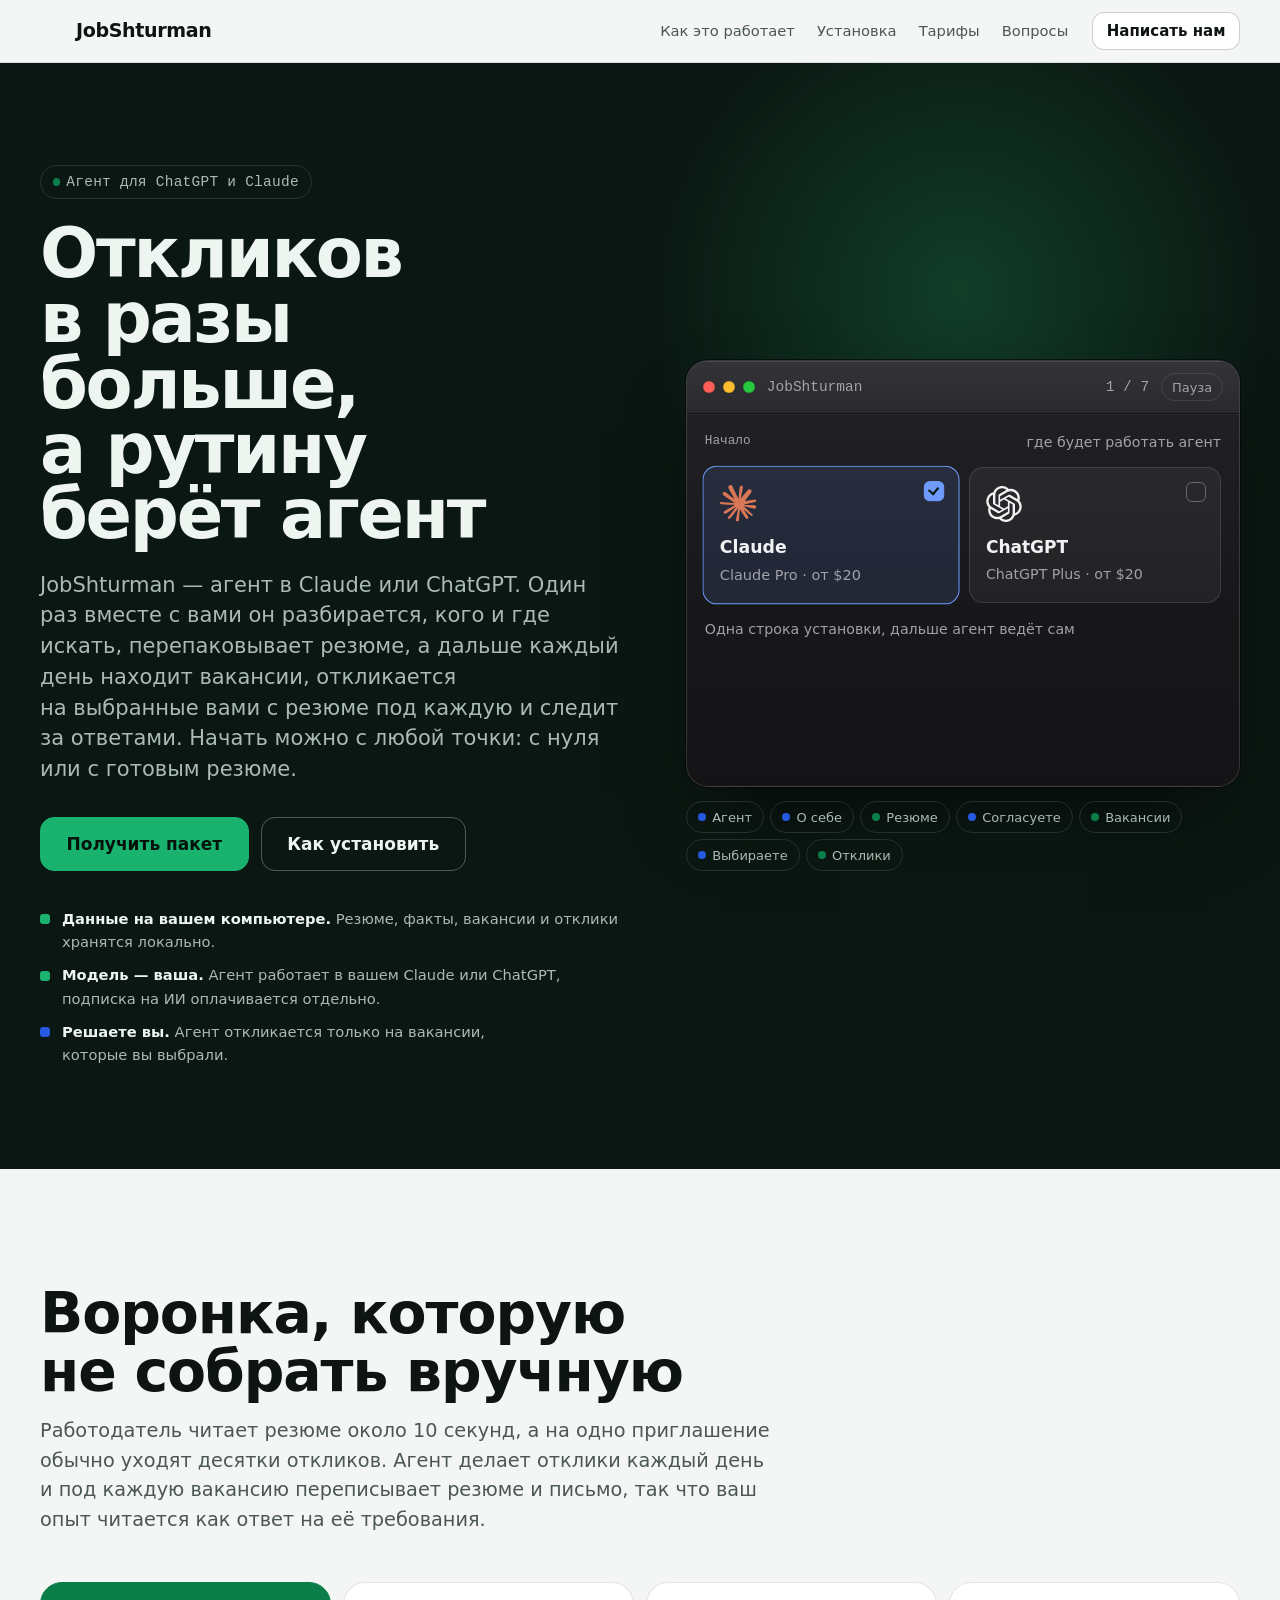
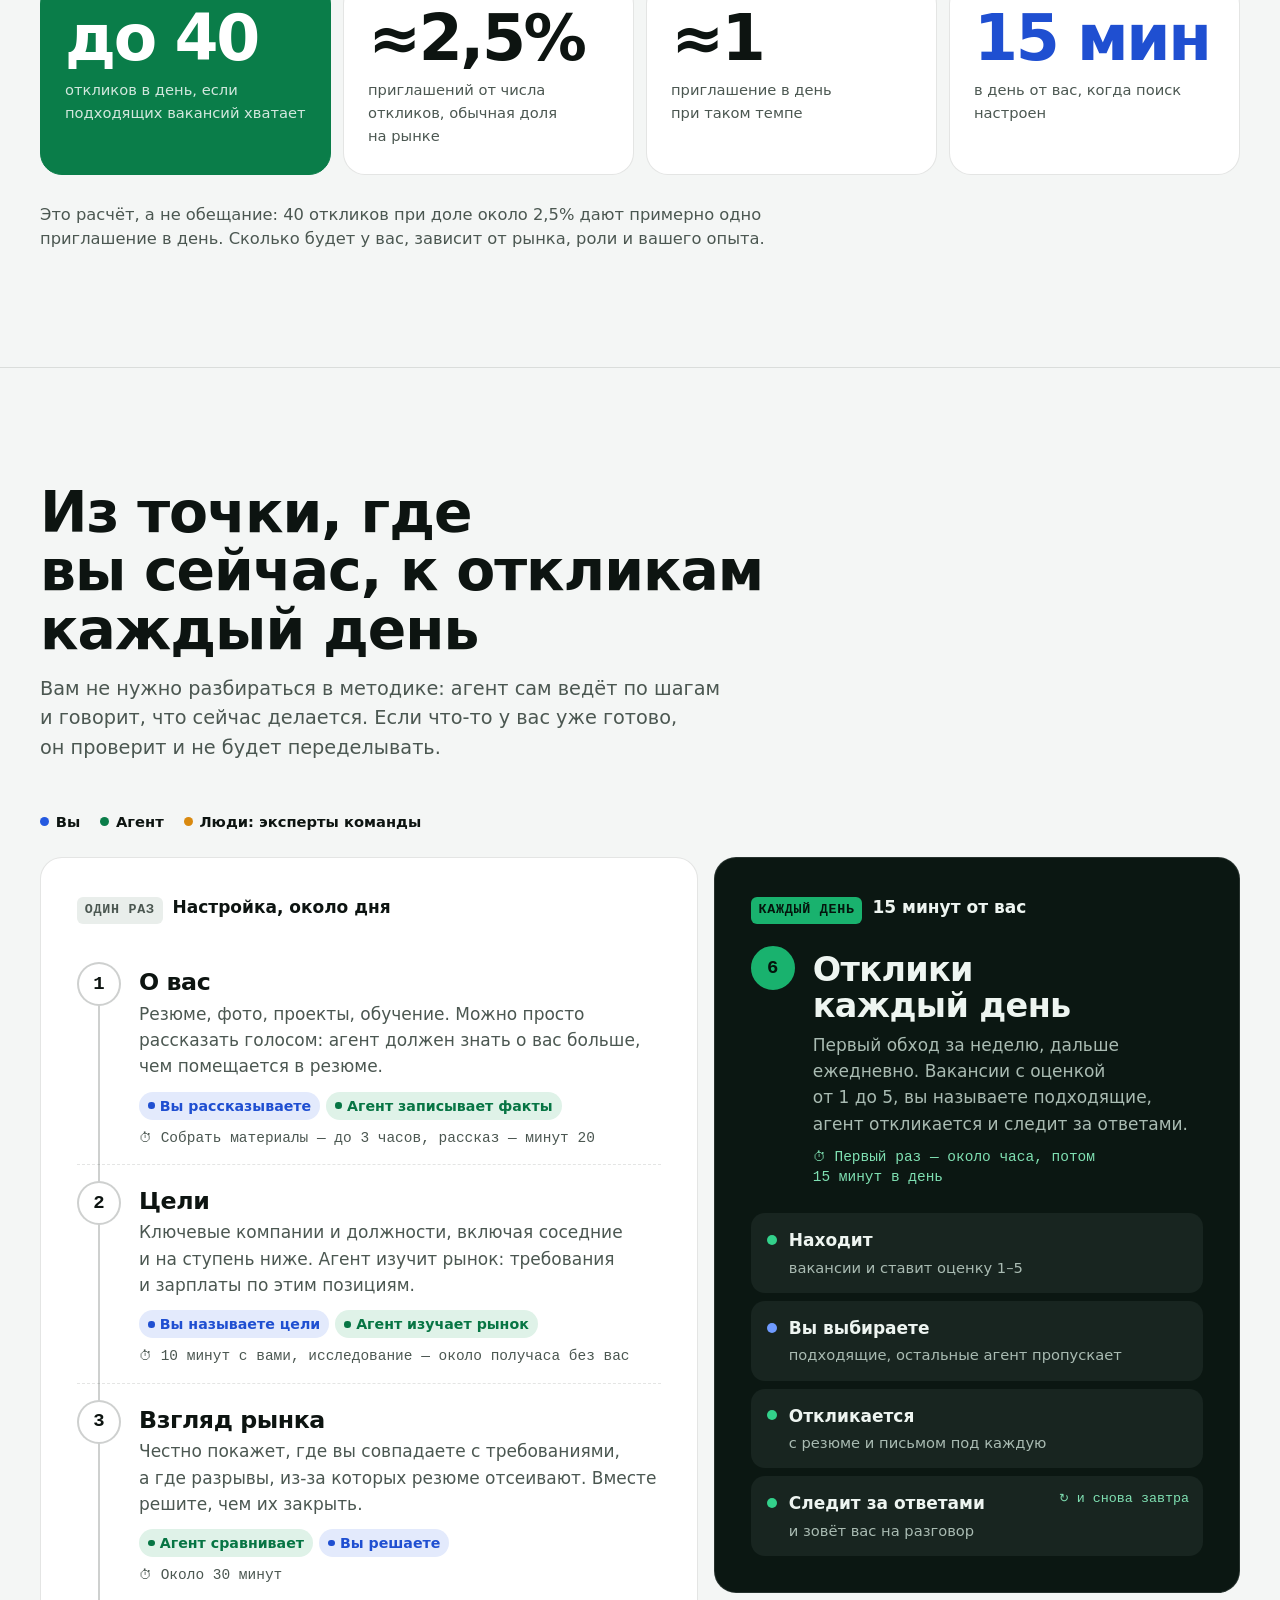
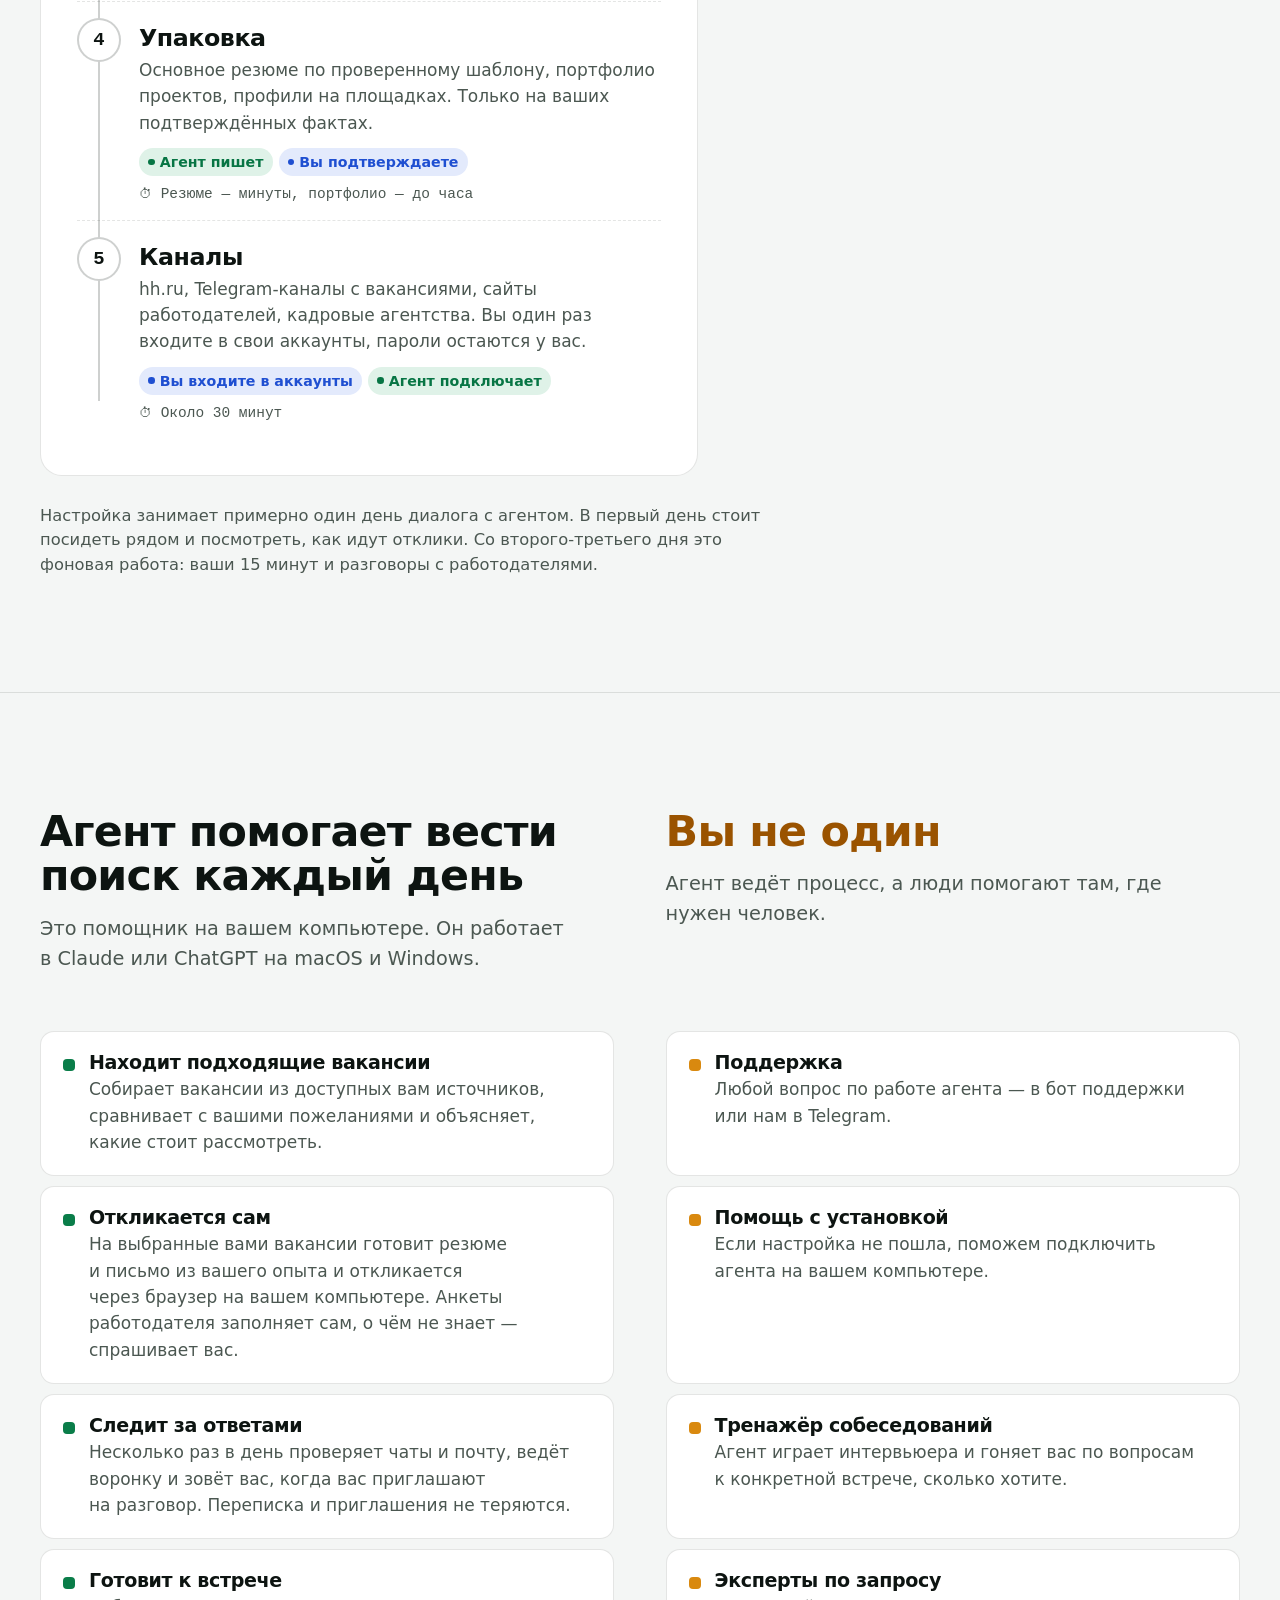
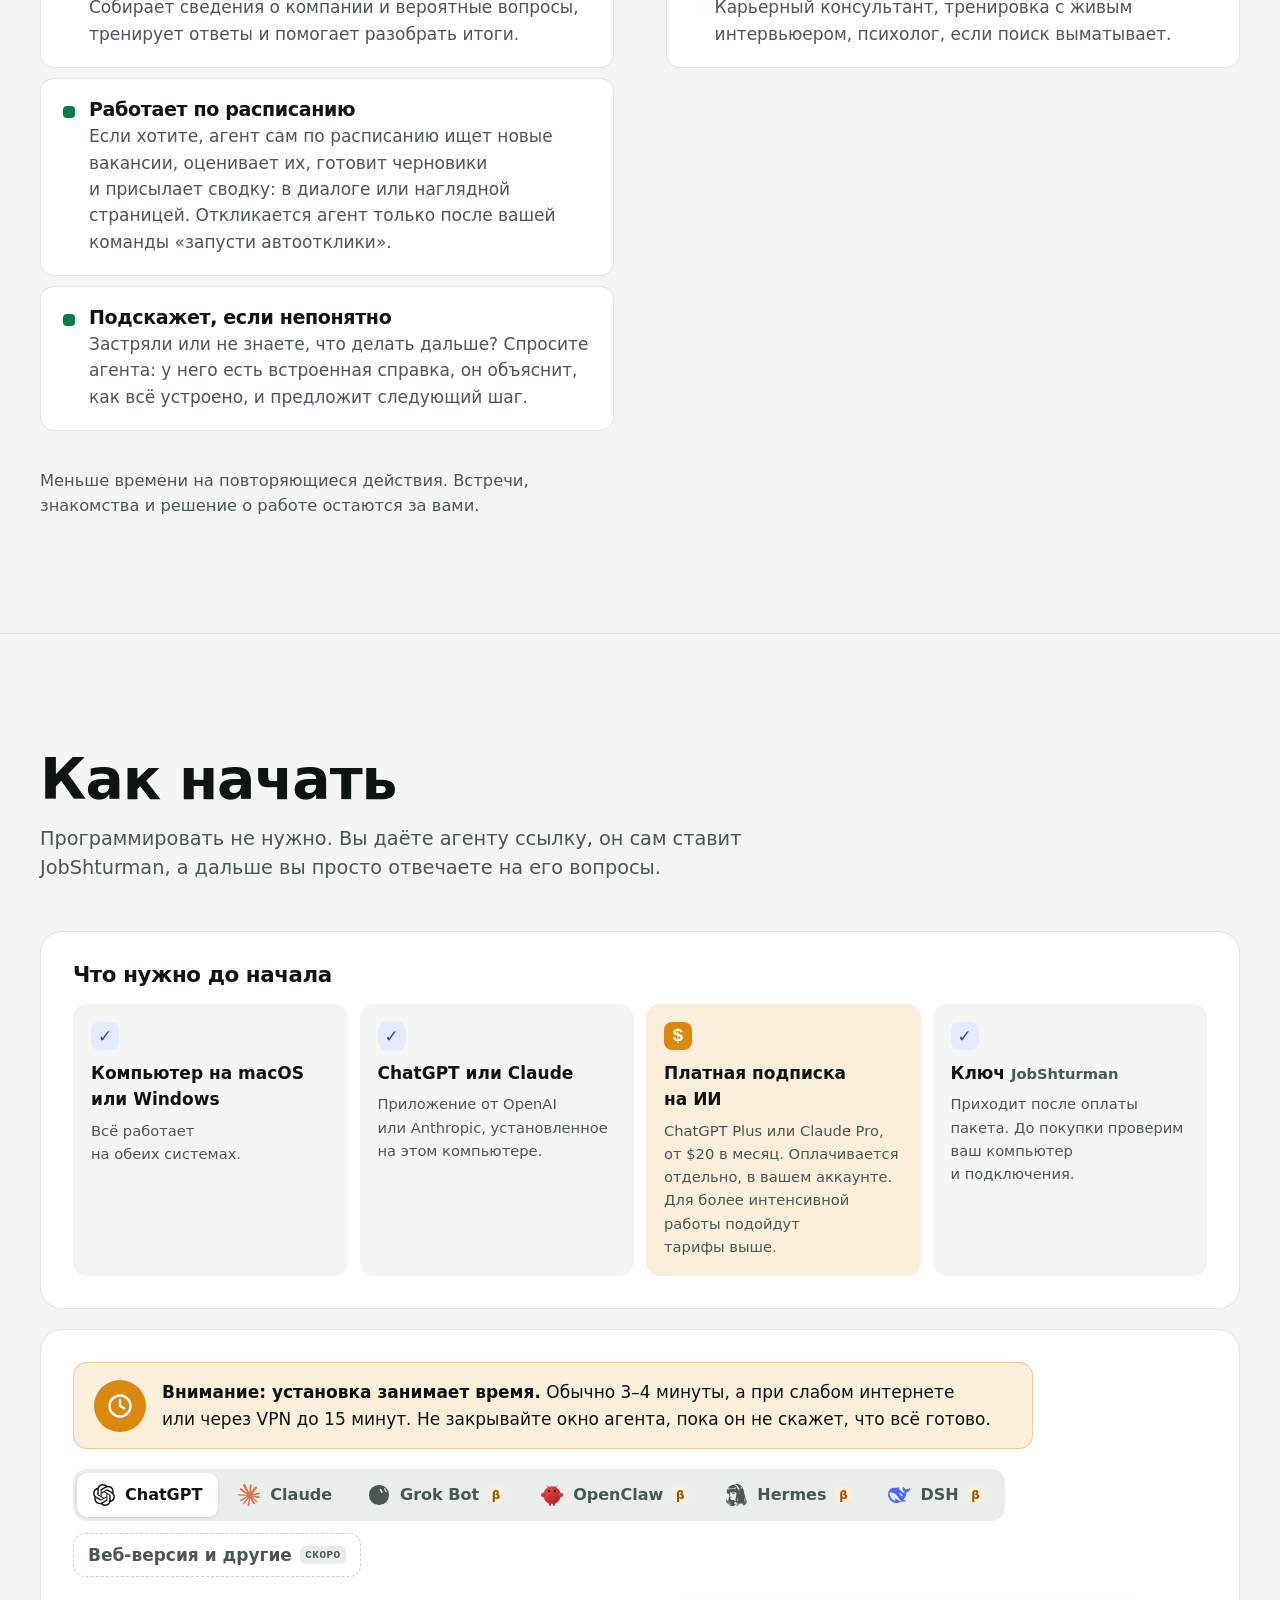
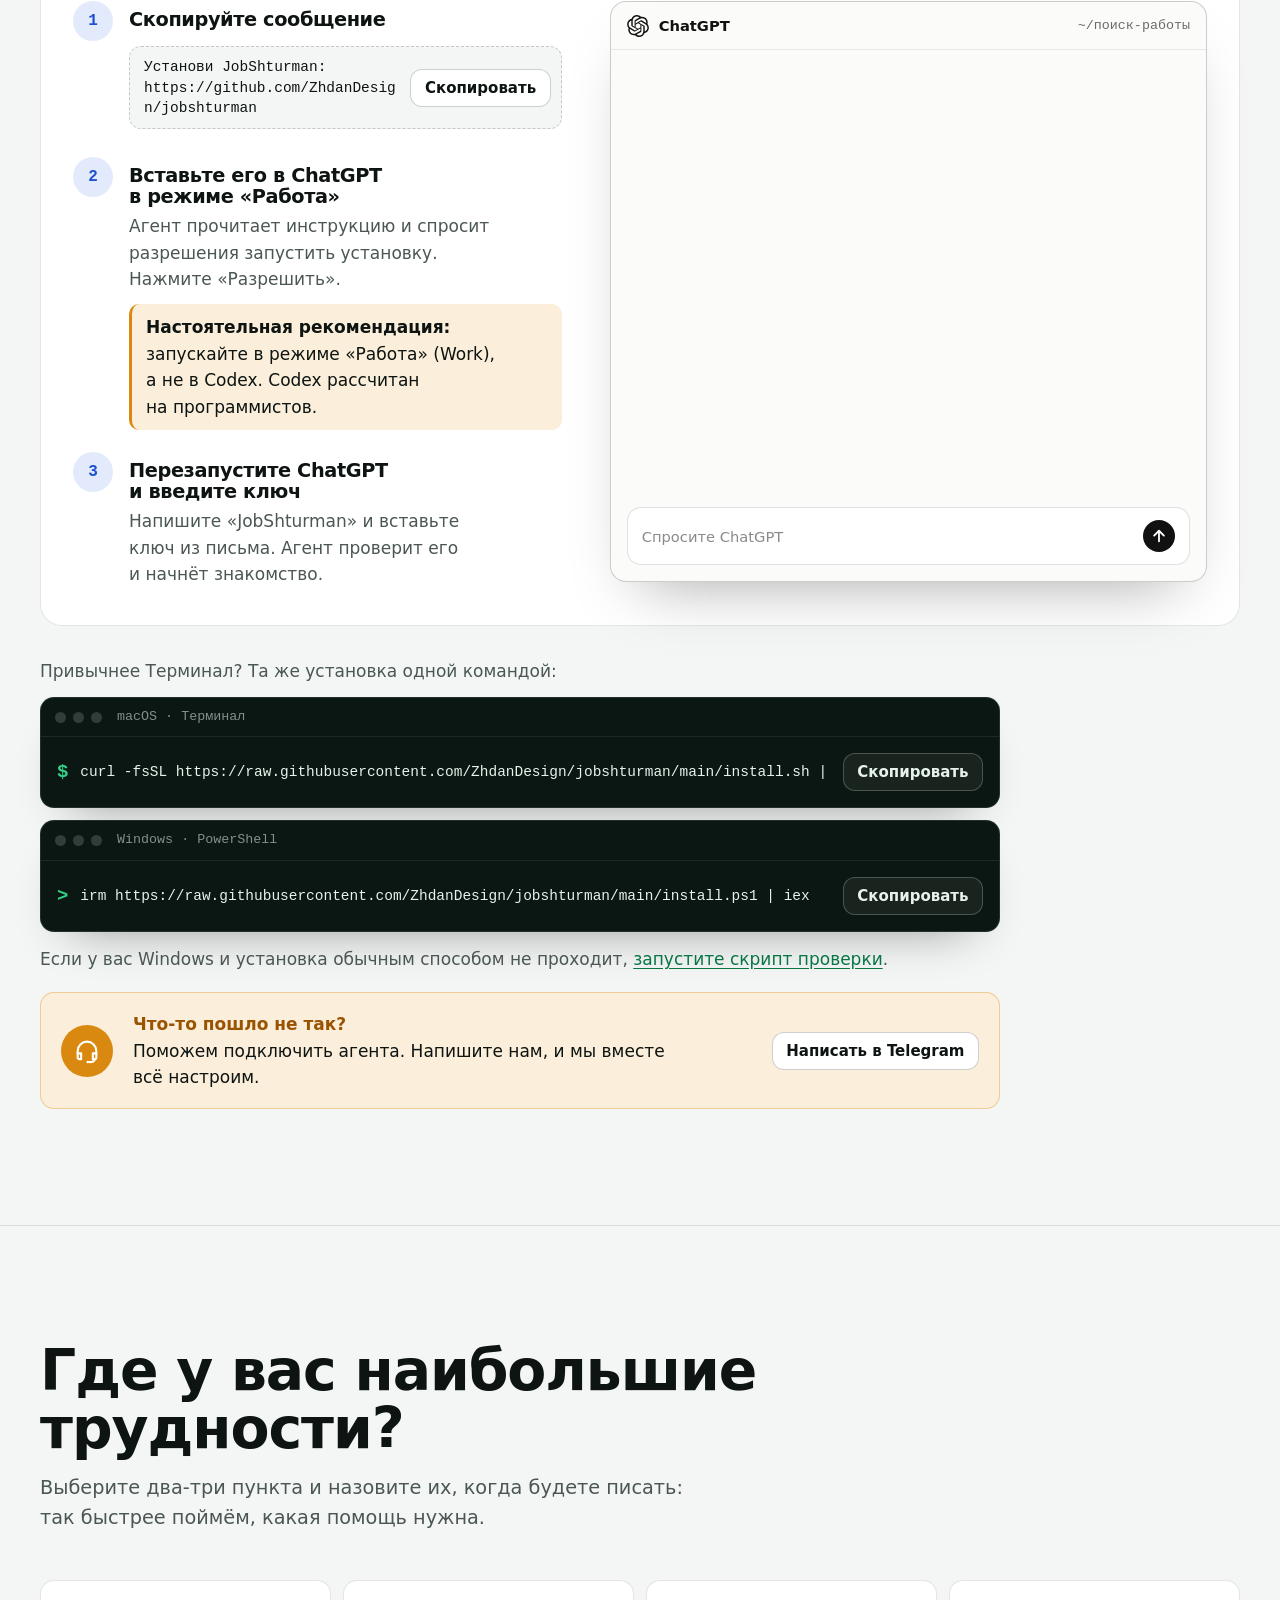
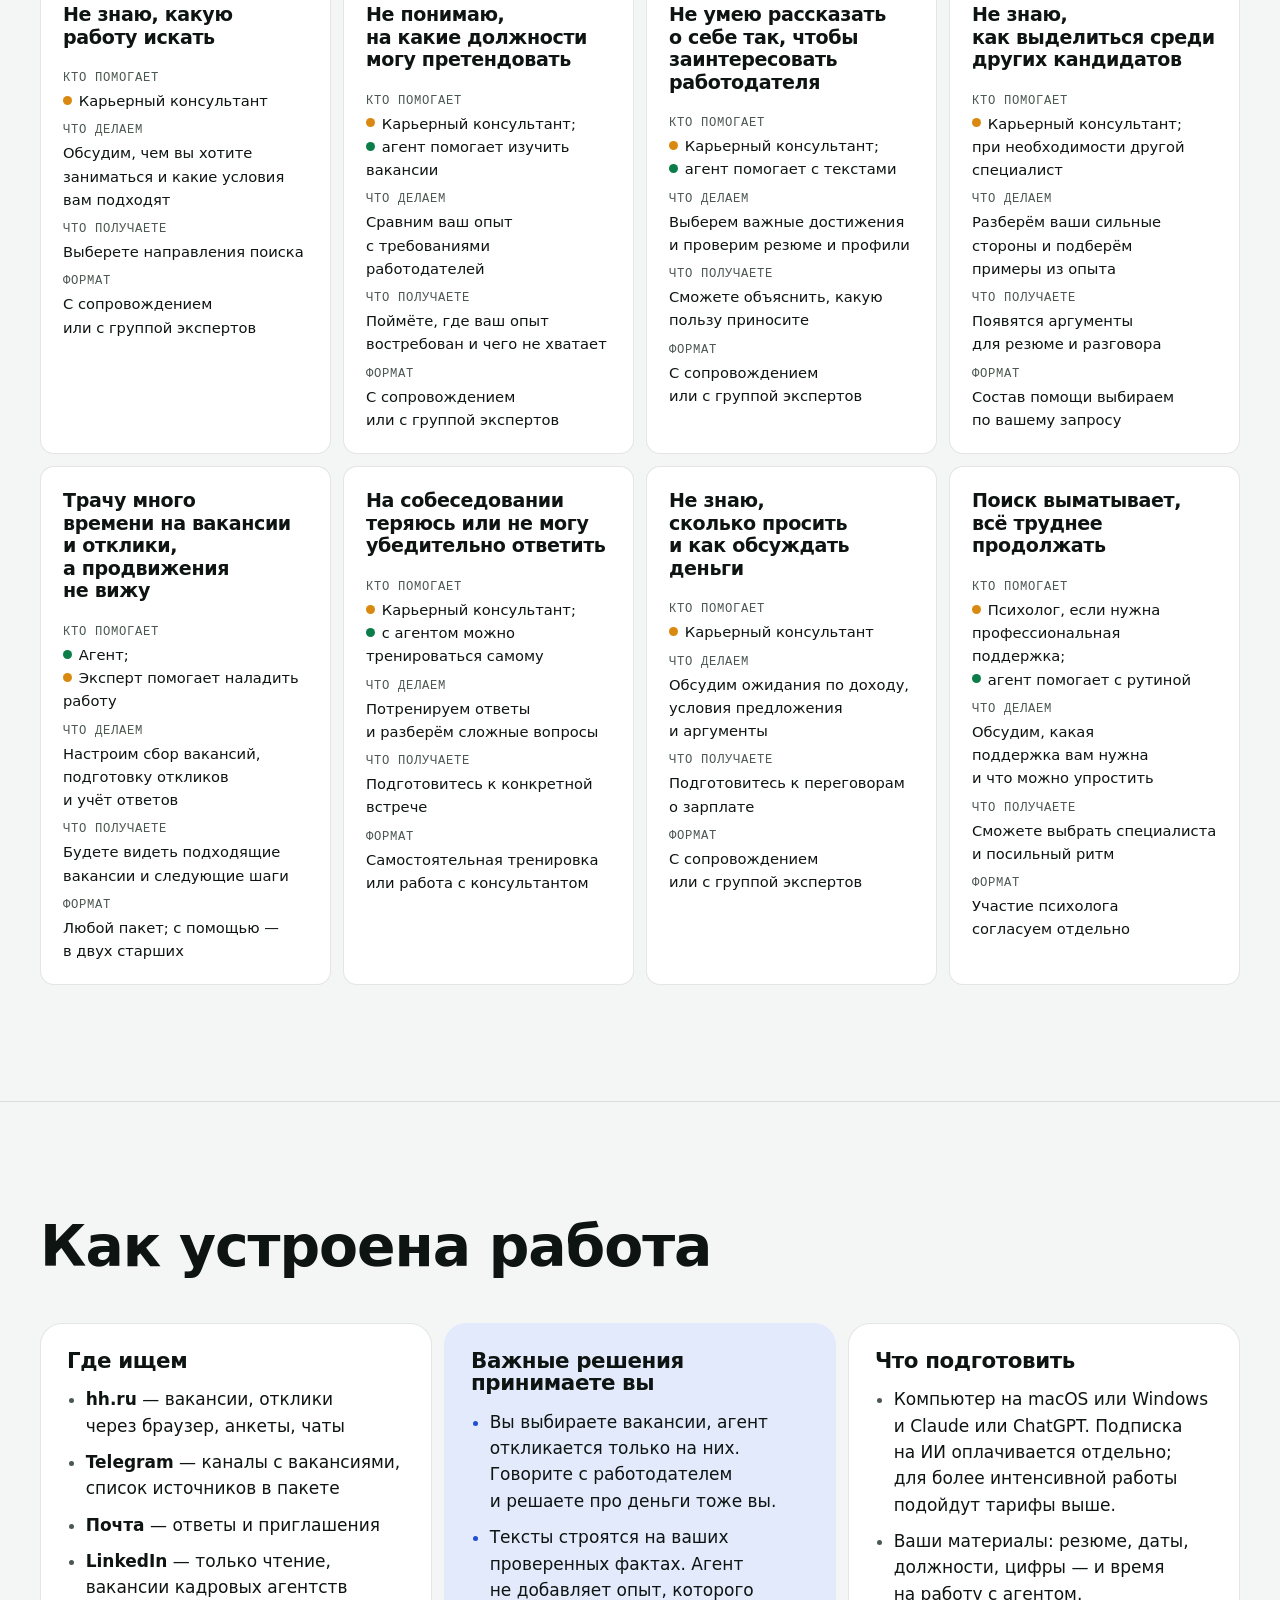
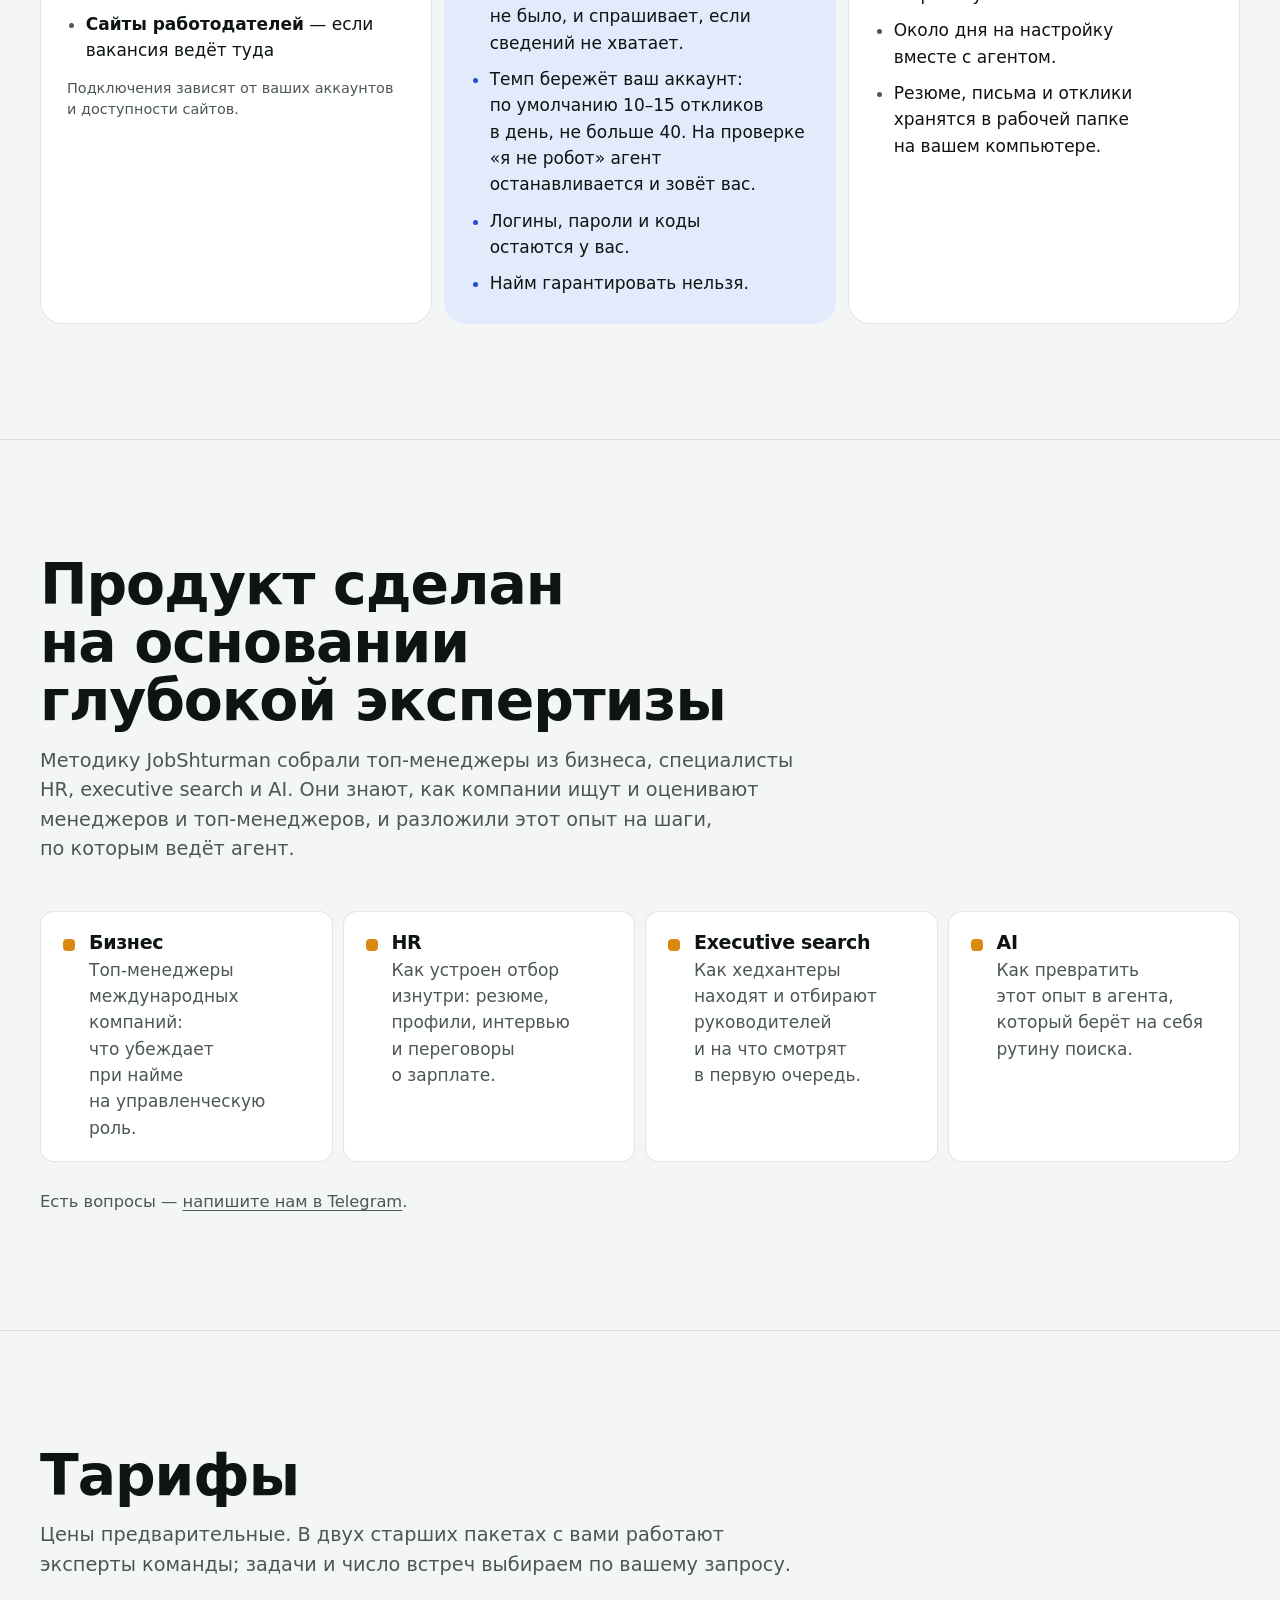
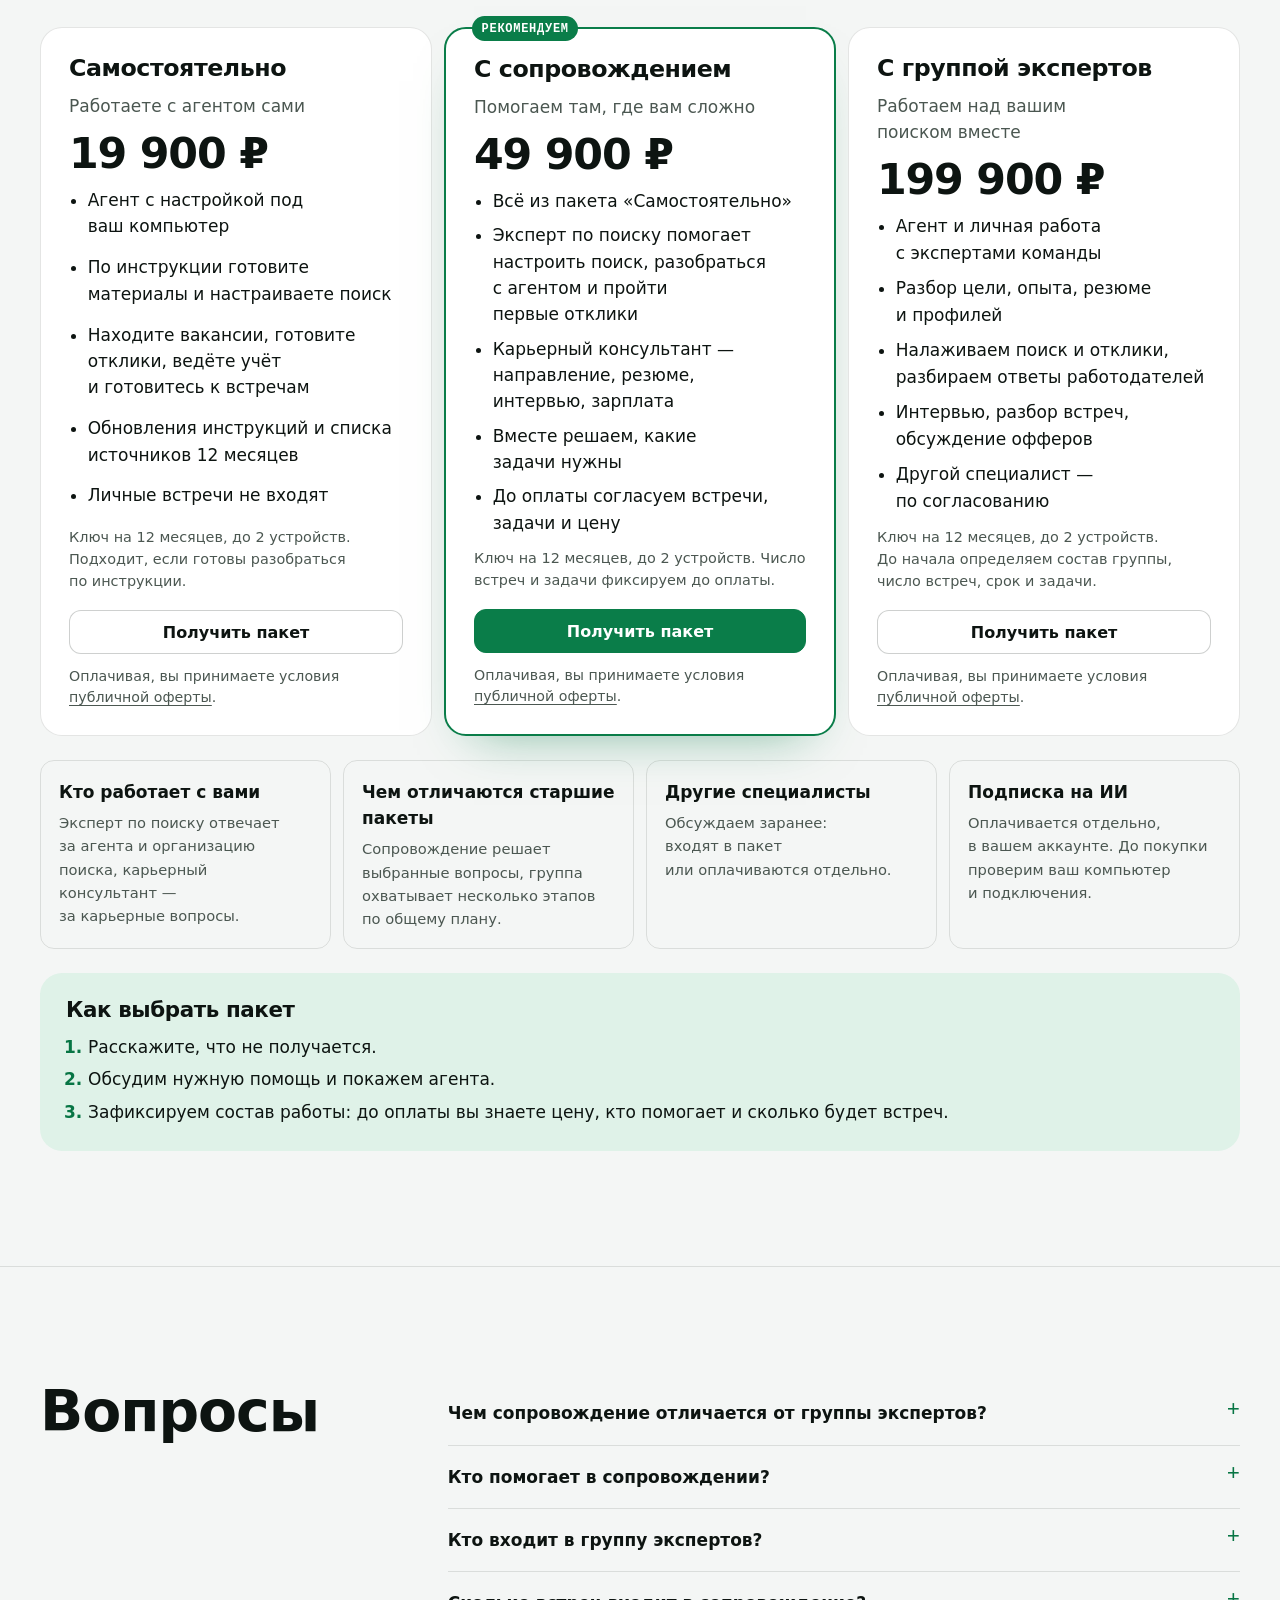
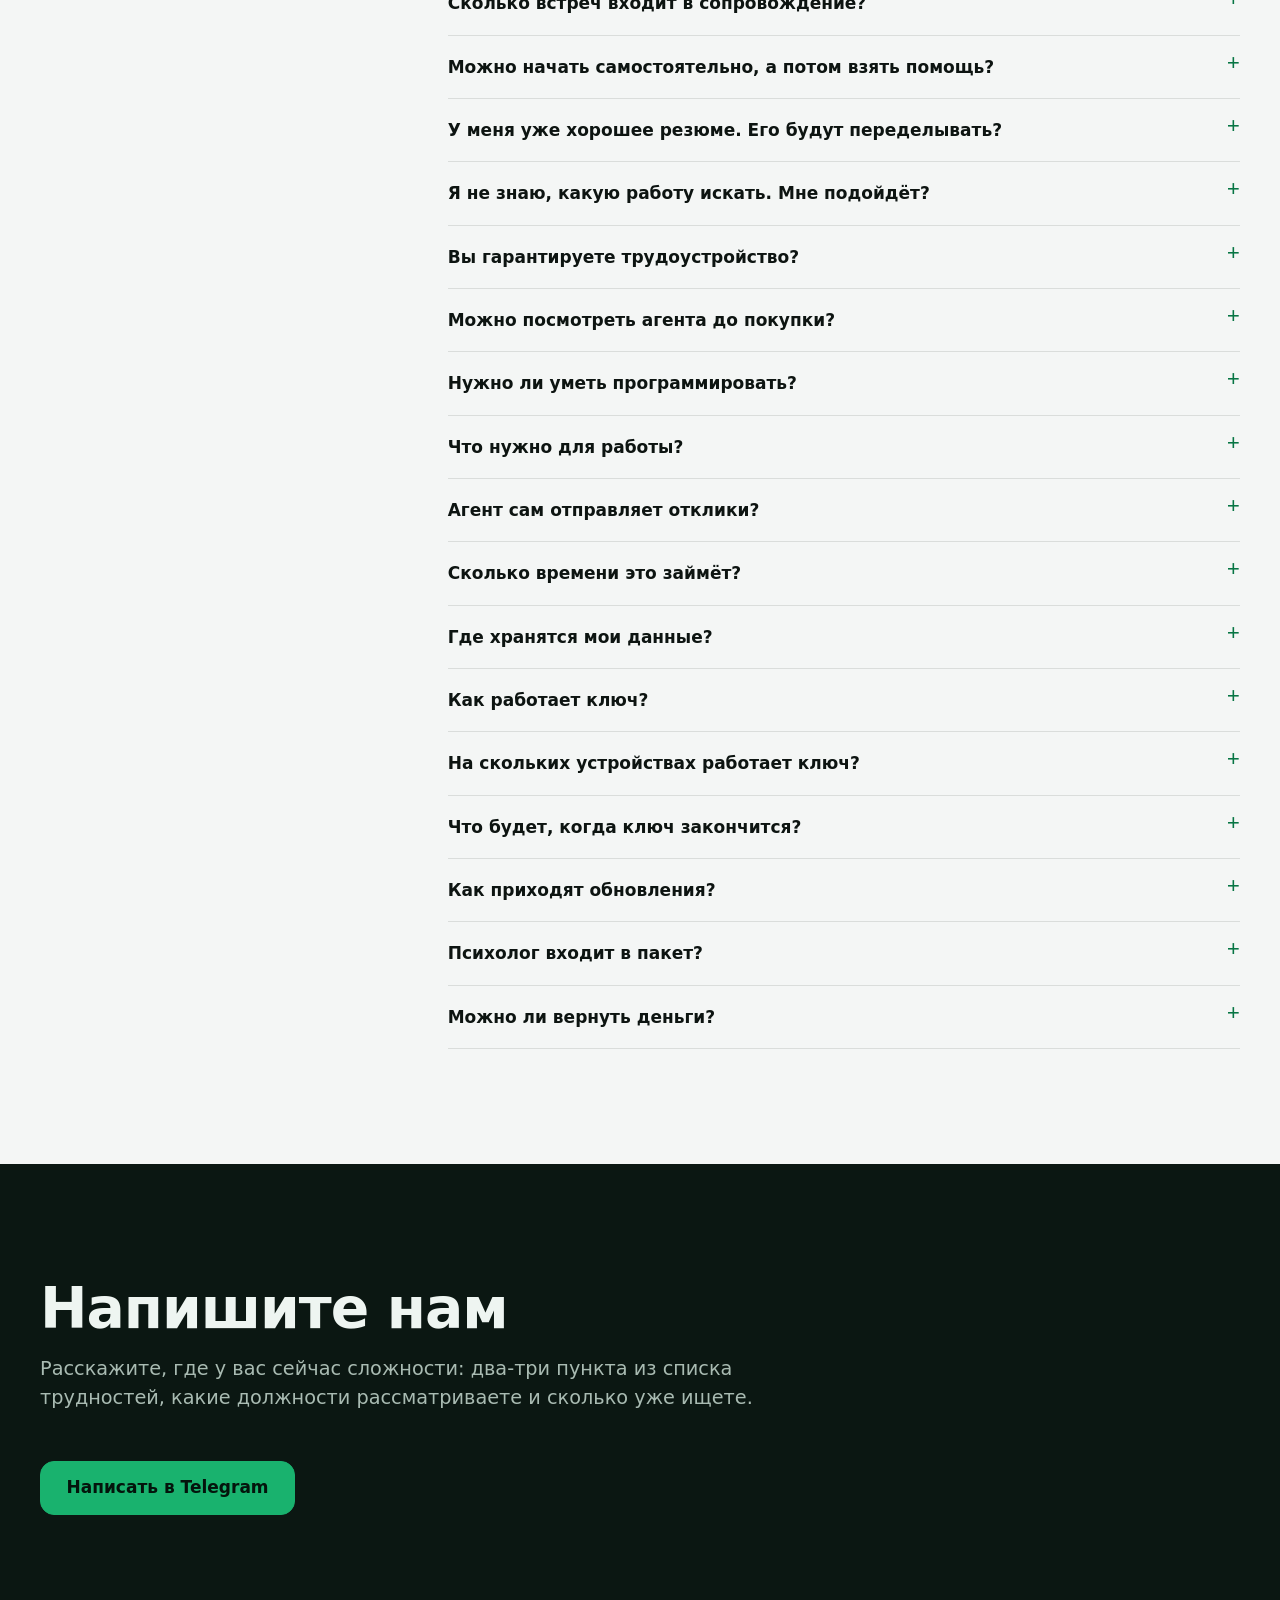
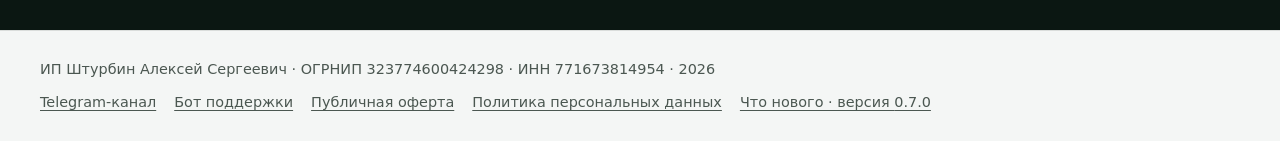
==== landing/index.html @ 8aa9968f "Рантайм JobShturman: снимок кода (исходник 9ed5ebf) Открытый код: установщик, jbs/hrs, сборщик, лока" ====
<!doctype html>
<html lang="ru">
  <head>
    <meta charset="utf-8">
    <meta name="viewport" content="width=device-width, initial-scale=1">
    <meta name="color-scheme" content="light dark">
    <title>JobShturman — помощь в поиске работы для руководителей</title>
    <meta name="description" content="Агент в Claude или ChatGPT берёт на себя рутину поиска работы: собирает вакансии, откликается на выбранные вами с резюме под каждую и следит за ответами. Откликов в разы больше, чем вручную. Данные остаются на вашем компьютере.">
    <meta property="og:type" content="website">
    <meta property="og:locale" content="ru_RU">
    <meta property="og:site_name" content="JobShturman" data-brand-attr="content">
    <meta property="og:title" data-brand-attr="content" content="JobShturman — помощь в поиске работы для руководителей">
    <meta property="og:description" content="Агент откликается на выбранные вами вакансии с резюме под каждую и следит за ответами. Данные остаются на вашем компьютере.">
    <meta property="og:url" content="https://tools.owai.ru/jobshturman/">
    <meta property="og:image" content="https://tools.owai.ru/jobshturman/og.png">
    <meta property="og:image:width" content="1200">
    <meta property="og:image:height" content="630">
    <meta property="og:image:alt" content="JobShturman: откликов в разы больше, а рутину берёт агент">
    <meta name="twitter:card" content="summary_large_image">
    <meta name="twitter:image" content="https://tools.owai.ru/jobshturman/og.png">
    <link rel="canonical" href="https://tools.owai.ru/jobshturman/">
    <link rel="preload" href="fonts/onest-cyrillic-wght-normal.woff2" as="font" type="font/woff2" crossorigin>
    <link rel="stylesheet" href="styles.css">
    <script>document.documentElement.classList.add("js");</script>
    <script src="main.js" defer></script>
    <link rel="icon" href="favicon.svg" type="image/svg+xml">
  </head>
  <body>
  <svg width="0" height="0" style="position:absolute" aria-hidden="true" focusable="false">
    <symbol id="logo-claude" viewBox="0 0 24 24"><path fill="#d97757" d="M 4.709 15.955 L 9.429 13.308 L 9.509 13.078001 L 9.429 12.95 L 9.2 12.95 L 8.41 12.902 L 5.712 12.829001 L 3.373 12.732 L 1.107 12.61 L 0.536 12.489001 L 0 11.784 L 0.055 11.432 L 0.535 11.111 L 1.221 11.170999 L 2.741 11.274 L 5.019 11.432 L 6.6710005 11.528999 L 9.12 11.784 L 9.509 11.784 L 9.564 11.627 L 9.43 11.528999 L 9.327 11.432 L 6.969 9.836 L 4.417 8.148 L 3.081 7.176 L 2.357 6.6849995 L 1.993 6.2230005 L 1.835 5.215 L 2.491 4.493 L 3.372 4.553 L 3.597 4.614 L 4.49 5.3 L 6.398 6.776 L 8.889 8.609 L 9.254 8.913 L 9.399 8.81 L 9.418 8.737 L 9.254 8.463 L 7.899 6.017 L 6.4530005 3.527 L 5.8090005 2.495 L 5.6389995 1.876 C 5.5742264 1.638255 5.539291 1.3933735 5.535 1.147 L 6.2829995 0.134 L 6.696 0 L 7.692 0.134 L 8.112 0.498 L 8.732 1.912 L 9.734 4.141 L 11.289 7.1710005 L 11.745 8.069 L 11.988 8.901 L 12.079 9.156 L 12.237001 9.156 L 12.237001 9.01 L 12.365 7.304 L 12.602 5.209 L 12.832 2.514 L 12.912 1.754 L 13.288 0.844 L 14.035 0.352 L 14.619 0.632 L 15.099 1.317 L 15.032 1.761 L 14.746 3.612 L 14.187 6.515 L 13.823 8.457 L 14.035 8.457 L 14.277999 8.215 L 15.262999 6.9089994 L 16.915 4.845 L 17.645 4.025 L 18.495 3.121 L 19.042 2.69 L 20.075 2.69 L 20.835 3.819 L 20.495 4.985 L 19.431 6.332 L 18.55 7.474 L 17.286 9.174 L 16.496 10.534 L 16.569 10.644 L 16.757 10.624 L 19.613 10.018 L 21.156 9.738 L 22.997 9.423 L 23.83 9.811 L 23.920998 10.206 L 23.593 11.013 L 21.624 11.498999 L 19.315 11.961001 L 15.876 12.774 L 15.834 12.804 L 15.883 12.865 L 17.432 13.010999 L 18.094 13.047 L 19.716 13.047 L 22.736 13.272 L 23.525997 13.794 L 24 14.432 L 23.920998 14.917 L 22.706 15.537 L 21.066 15.148 L 17.237 14.237999 L 15.924999 13.909001 L 15.743 13.909001 L 15.743 14.019 L 16.836 15.087 L 18.842 16.897 L 21.351 19.227 L 21.478 19.805 L 21.156 20.26 L 20.816 20.211 L 18.611 18.554 L 17.76 17.807 L 15.834 16.187 L 15.706 16.187 L 15.706 16.357 L 16.15 17.006 L 18.495 20.527 L 18.617 21.607002 L 18.447 21.96 L 17.839 22.173 L 17.171 22.051 L 15.797 20.126 L 14.381999 17.959 L 13.239 16.016 L 13.099 16.096 L 12.424999 23.35 L 12.108999 23.72 L 11.38 24 L 10.773 23.539 L 10.451 22.792 L 10.773 21.316 L 11.162 19.392 L 11.476999 17.862 L 11.762999 15.961999 L 11.933 15.329999 L 11.921 15.288 L 11.781 15.306 L 10.347 17.273 L 8.167 20.218 L 6.4409995 22.063 L 6.0269995 22.227001 L 5.31 21.857 L 5.377 21.195 L 5.778 20.606 L 8.166 17.57 L 9.606 15.688 L 10.536 14.602 L 10.53 14.444 L 10.475 14.444 L 4.132 18.56 L 3.002 18.706 L 2.515 18.25 L 2.576 17.504 L 2.807 17.261 L 4.715 15.949001 L 4.709 15.955 Z"/></symbol>
    <symbol id="logo-codex" viewBox="0 0 320 320"><path d="M 297.06 130.97 C 304.32 109.17999 301.82 85.31 290.21 65.49 C 272.75 35.09 237.65001 19.45 203.37001 26.81 C 188.12 9.63 166.21 -0.14 143.24 -0 C 108.2 -0.08 77.11 22.48 66.33 55.82 C 43.82 60.429996 24.390001 74.52 13.02 94.49 C -4.57 124.81 -0.56 163.03 22.94 189.02998 C 15.68 210.82 18.18 234.69 29.79 254.51 C 47.250004 284.91 82.35 300.55 116.63 293.19 C 131.87 310.37 153.79 320.14 176.76 319.99 C 211.82 320.08 242.92 297.5 253.7 264.13 C 276.21 259.52 295.64 245.43 307.01 225.45999 C 324.58 195.14 320.56 156.95 297.07 130.95 Z M 176.78 299.08 C 162.75 299.1 149.16 294.19 138.39 285.2 C 138.88 284.94 139.73 284.47 140.28 284.13 L 204 247.33 C 207.26 245.48 209.26 242.01 209.24 238.26 L 209.24 148.43 L 236.17 163.98 C 236.46 164.12 236.64998 164.4 236.69 164.72 L 236.69 239.11 C 236.64998 272.19 209.86 299.01 176.78 299.08 Z M 47.94 244.05 C 40.91 231.91 38.38 217.68 40.79 203.87001 C 41.26 204.14998 42.09 204.66 42.68 205 L 106.4 241.8 C 109.62999 243.69 113.62999 243.69 116.87 241.8 L 194.66 196.87999 L 194.66 227.98 C 194.68 228.3 194.53 228.61 194.28 228.81 L 129.87 266 C 101.17999 282.52 64.54 272.7 47.950005 244.05 Z M 31.17 104.96 C 38.17 92.8 49.219997 83.5 62.38 78.67 C 62.38 79.22 62.35 80.19 62.35 80.87 L 62.35 154.48 C 62.329998 158.22 64.33 161.69 67.58 163.54 L 145.37 208.45001 L 118.439995 224 C 118.17 224.18 117.83 224.21 117.53 224.08 L 53.11 186.85999 C 24.48 170.28 14.66 133.65 31.16 104.97 Z M 252.43 156.45 L 174.64 111.52999 L 201.57002 95.99 C 201.84001 95.81 202.18 95.78001 202.48001 95.91 L 266.9 133.1 C 295.58 149.67 305.41 186.35999 288.84 215.04 C 281.83 227.18 270.79 236.48 257.64 241.31999 L 257.64 165.51 C 257.67 161.77 255.68 158.31 252.44 156.45 Z M 279.23 116.11 C 278.76 115.82 277.93 115.32 277.34 114.98 L 213.62 78.18 C 210.39 76.29 206.39 76.29 203.15 78.18 L 125.36001 123.1 L 125.36001 92 C 125.34 91.68 125.490005 91.37 125.74 91.17 L 190.15 54.01 C 218.84 37.46 255.52 47.31 272.06 76.01 C 279.05 88.13 281.58 102.31999 279.21 116.11 Z M 110.72 171.54 L 83.78 155.99 C 83.49 155.85 83.3 155.57 83.26 155.25 L 83.26 80.86 C 83.28 47.74 110.15 20.9 143.27 20.92 C 157.28 20.92 170.84 25.84 181.61 34.8 C 181.12 35.06 180.28 35.53 179.72 35.87 L 116 72.67 C 112.73999 74.52 110.74 77.98 110.759995 81.73 L 110.72 171.52 Z M 125.35 140 L 160 119.99 L 194.65 139.99 L 194.65 180 L 160 200 L 125.35 180 Z"/></symbol>
    <symbol id="logo-grokbot" viewBox="0 0 24 24"><path fill="currentColor" fill-rule="evenodd" d="M12 1a11 11 0 1 1 0 22 11 11 0 0 1 0-22ZM12.77 6.43L14.16 9.38A0.95 0.95 0 0 0 15.88 8.58L14.49 5.63A0.95 0.95 0 0 0 12.77 6.43ZM17.64 5.37L18.92 8.5A0.73 0.73 0 0 0 20.28 7.94L19 4.81A0.73 0.73 0 0 0 17.64 5.37Z"/></symbol>
    <symbol id="logo-openclaw" viewBox="0 0 12 12"><defs><linearGradient id="oc-g0" x1="-0.659" y1="0.458" x2="27.023" y2="22.855" gradientUnits="userSpaceOnUse"><stop offset="0" stop-color="#ff4d4d"/><stop offset="1" stop-color="#991b1b"/></linearGradient><linearGradient id="oc-g1" x1="0" y1="9.672" x2="4.311" y2="14.949" gradientUnits="userSpaceOnUse"><stop offset="0" stop-color="#ff4d4d"/><stop offset="1" stop-color="#991b1b"/></linearGradient><linearGradient id="oc-g2" x1="19.385" y1="9.953" x2="24.399" y2="14.462" gradientUnits="userSpaceOnUse"><stop offset="0" stop-color="#ff4d4d"/><stop offset="1" stop-color="#991b1b"/></linearGradient></defs><g transform="matrix(0.5 0 0 0.5 0 0)"><path fill="url(#oc-g0)" d="M 12 2.568 C 5.67 2.568 2.505 7.8429995 2.505 12.063001 C 2.505 16.283 5.67 20.503 8.835 21.557 L 8.835 23.667 L 10.945 23.667 L 10.945 21.557 C 10.945 21.557 12 21.979 13.055 21.557 L 13.055 23.667 L 15.165 23.667 L 15.165 21.557 C 18.33 20.502 21.495 16.283 21.495 12.063001 C 21.495 7.8429995 18.33 2.568 12 2.568 Z"/><path fill="url(#oc-g1)" d="M 3.56 9.953 C 0.396 8.898 -0.66 11.008 0.396 13.118001 C 1.451 15.228 3.56 14.173001 4.616 12.063001 C 5.248 10.586 4.616 9.953 3.56 9.953 Z"/><path fill="url(#oc-g2)" d="M 20.44 9.953 C 23.604002 8.898 24.659998 11.008 23.604002 13.118001 C 22.549 15.228 20.44 14.173001 19.384 12.063001 C 18.752 10.586 19.384 9.953 20.44 9.953 Z"/><path fill="#ff4d4d" d="M 5.5069995 1.875 C 5.983 1.59 6.543 1.642 7.122 1.912 C 7.699 2.182 8.345 2.686 9.059 3.4 C 9.182436 3.5234356 9.182436 3.7235644 9.059 3.847 C 8.935564 3.9704356 8.7354355 3.9704356 8.612 3.847 C 7.919 3.154 7.333 2.709 6.8550005 2.486 C 6.38 2.264 6.06 2.281 5.833 2.417 C 5.6846642 2.4927993 5.5029664 2.4408576 5.4171066 2.2981093 C 5.331247 2.1553607 5.37052 1.9705104 5.5069995 1.875 Z M 16.877 1.913 C 17.457 1.643 18.017 1.59 18.493 1.875 C 18.62948 1.9705104 18.668753 2.1553607 18.582893 2.2981093 C 18.497034 2.4408576 18.315336 2.4927993 18.167 2.417 C 17.94 2.281 17.62 2.264 17.145 2.486 C 16.667 2.709 16.081 3.154 15.389 3.847 C 15.265564 3.9707117 15.065212 3.9709356 14.9415 3.8475 C 14.817788 3.7240644 14.817564 3.5237117 14.941 3.4 C 15.655001 2.686 16.301 2.182 16.877 1.913 Z"/><path fill="#050810" d="M 8.835 9.109 C 9.534192 9.109 10.101 8.542192 10.101 7.8429995 C 10.101 7.1438074 9.534192 6.577 8.835 6.577 C 8.135807 6.577 7.569 7.1438074 7.569 7.8429995 C 7.569 8.542192 8.135807 9.109 8.835 9.109 Z M 15.165 9.109 C 15.864193 9.109 16.431 8.542192 16.431 7.8429995 C 16.431 7.1438074 15.864193 6.577 15.165 6.577 C 14.465807 6.577 13.899 7.1438074 13.899 7.8429995 C 13.899 8.542192 14.465807 9.109 15.165 9.109 Z"/><path fill="#00e5cc" d="M 9.046 8.16 C 9.337606 8.16 9.574 7.9236064 9.574 7.632 C 9.574 7.3403935 9.337606 7.104 9.046 7.104 C 8.75467 7.104 8.5185 7.3401694 8.5185 7.6314993 C 8.5185 7.92283 8.75467 8.159 9.046 8.159 Z M 15.376 8.16 C 15.667329 8.16 15.9035 7.9238296 15.9035 7.6325006 C 15.9035 7.34117 15.667329 7.1050005 15.376 7.1050005 C 15.084946 7.1050005 14.849 7.3409457 14.849 7.632 C 14.849 7.923054 15.084946 8.159 15.376 8.159 Z"/></g></symbol>
    <symbol id="logo-hermes" viewBox="0 0 12 12"><g transform="matrix(0.5 0 0 0.5 0 0)"><path fill-rule="evenodd" d="M 5.938 12.835 C 6.0650005 12.796 6.2230005 12.854999 6.311 12.978 C 6.339 13.016 6.347 13.07 6.357 13.118001 C 6.36 13.132 6.337 13.151 6.317 13.168 C 6.193 13.07 6.077 12.973999 5.963 12.877 C 5.952 12.866999 5.9470005 12.85 5.938 12.835 Z M 8.396 9.412 C 8.591 9.38 8.786 9.352 8.984 9.362 C 9.034304 9.363727 9.08412 9.3724785 9.132 9.388 C 9.334 9.459 9.534 9.535 9.733 9.612 C 9.761 9.622 9.783 9.648 9.808 9.667 L 9.795 9.694 C 9.707895 9.665629 9.621219 9.635959 9.535 9.605 C 9.42 9.567 9.322 9.528 9.22 9.507 C 8.97 9.457 8.97 9.461 8.928 9.493 L 9.502 9.637 C 9.777 9.776 10.052 9.913 10.325 10.054 C 10.367 10.076 10.415 10.111 10.432 10.152 C 10.458 10.212 10.495 10.228 10.549 10.224 C 10.615 10.218 10.681 10.207 10.762001 10.197 L 10.722 10.283 C 10.773 10.363 10.864 10.303 10.938 10.347 C 10.864 10.477 10.691 10.437 10.604 10.546 L 10.665 10.62 L 10.545 10.707 C 10.545 10.813 10.507 10.875 10.239 10.95 L 10.265 11.035 L 10.069 11.077 L 10.139 11.200999 L 9.889 11.200999 L 9.882 11.338 C 9.801 11.328 9.721 11.32 9.638 11.311 L 9.585 11.434001 C 9.558 11.426 9.533 11.423 9.512 11.411 C 9.445 11.373 9.384 11.354999 9.317 11.417 C 9.298 11.434001 9.254 11.431001 9.224 11.424999 C 9.198 11.418999 9.174 11.396 9.154 11.383 C 9.044 11.478 9.044 11.478 8.946 11.386 C 8.889 11.432 8.826 11.46 8.76 11.396999 C 8.697 11.424 8.637 11.377 8.582 11.383 C 8.512 11.39 8.485 11.348 8.449 11.313 L 8.319 11.346 C 8.306 11.11 8.125 11.156 7.979 11.142999 C 7.984 11.071 8.029 11.050999 8.074 11.049 C 8.127865 11.047241 8.181636 11.05468 8.233 11.071 C 8.397 11.120999 8.553 11.191 8.729 11.209 C 8.932 11.23 9.134 11.237999 9.33 11.194 C 9.595 11.135 9.85 11.045 10.037 10.829001 C 10.086 10.773 10.12 10.702 10.154 10.634 C 10.173 10.596 10.174 10.55 10.134 10.518 C 10.0189085 10.425972 9.889981 10.352734 9.752 10.301 C 9.776 10.421 9.721 10.483 9.637 10.522 C 9.637 10.536 9.633 10.547 9.637 10.552 C 9.717 10.667 9.721 10.712 9.63 10.819 C 9.565249 10.897077 9.492147 10.967831 9.412 11.03 C 9.217513 11.181471 8.939647 11.159797 8.771 10.98 C 8.72296 10.9327 8.678505 10.881893 8.638 10.828 C 8.56 10.721 8.562 10.72 8.605 10.592 C 8.44 10.512 8.477 10.366 8.501 10.228 C 8.509 10.178 8.529 10.132 8.55 10.065 C 8.51 10.079 8.483 10.082 8.463 10.097 C 8.327392 10.185316 8.218201 10.308673 8.147 10.454 C 8.14 10.47 8.137 10.488 8.127 10.501 C 8.115 10.516 8.093 10.539 8.082 10.536 C 8.062 10.53 8.045 10.509 8.032 10.491 C 8.024 10.479 8.025 10.459 8.02 10.434 L 7.894 10.434 L 7.9470005 10.262 C 7.9340343 10.245639 7.9210343 10.229306 7.908 10.213 L 8.018 9.929 C 7.958 9.955 7.9270005 9.973 7.894 9.98 C 7.864 9.987 7.83 9.98 7.799 9.98 C 7.799 9.949 7.7890005 9.91 7.8029995 9.888 C 7.952 9.668 8.108 9.46 8.396 9.412 Z"/><path fill-rule="evenodd" d="M 8.06 10.788 C 8.057 10.750001 8.056 10.713 8.097 10.726 C 8.113 10.732 8.131 10.774 8.125 10.792999 C 8.115 10.832999 8.087 10.825 8.061 10.788 Z"/><path fill-rule="evenodd" d="M 11.981 0.009 C 12.207001 -0.003 12.434001 -0.002 12.66 0.009 C 12.906999 0.019 13.155001 0.033 13.4 0.071 C 13.801 0.135 14.197999 0.228 14.590001 0.344 C 15.053001 0.482 15.51 0.643 15.946001 0.855 C 17.15296 1.4477645 18.173033 2.3619552 18.894 3.497 C 19.186 3.966 19.43 4.46 19.633 4.976 C 19.852 5.532 20.079 6.086 20.256 6.6589994 C 20.46 7.313 20.585 7.985 20.714 8.656 C 20.811 9.16 20.896 9.666 21.004 10.167 C 21.16 10.889 21.333 11.607 21.498 12.326999 C 21.684002 13.139 21.898003 13.942 22.128 14.742 C 22.230001 15.097 22.321 15.455 22.41 15.814001 C 22.52 16.25 22.612 16.69 22.664 17.137 C 22.695 17.415 22.73 17.694 22.736998 17.974 C 22.748428 18.267414 22.742754 18.561245 22.72 18.854 C 22.683 19.267 22.62 19.672 22.494001 20.066 C 22.29598 20.668564 21.985495 21.228113 21.579 21.715 L 21.449 21.870998 L 21.467 21.893997 C 21.51 21.870998 21.555 21.852999 21.594 21.826 C 21.793999 21.688 21.967 21.519 22.125 21.336 C 22.525 20.876 22.846 20.363 23.1 19.807 C 23.34859 19.269264 23.460241 18.678368 23.425 18.087 C 23.401 17.663 23.328 17.253 23.125 16.874 C 23.112 16.847 23.11 16.814 23.095 16.753 C 23.145 16.788 23.177 16.801 23.196 16.825 C 23.303 16.955 23.416 17.083 23.511 17.223 C 23.840998 17.717 23.971 18.275 23.997 18.863 C 24.023983 19.550344 23.861383 20.231869 23.527002 20.833 C 23.167 21.488 22.64 21.973 22.000998 22.339 C 21.808 22.450003 21.607002 22.549 21.406 22.647 C 21.249 22.725 21.158 22.858 21.088 23.012 C 21.022472 23.13728 21.010565 23.283783 21.055 23.418 C 21.068388 23.463036 21.072803 23.510262 21.068 23.557 C 21.063 23.634003 20.991 23.712 20.928 23.719 C 20.874 23.725 20.803 23.676 20.778 23.603 C 20.750284 23.527527 20.730183 23.449472 20.718 23.370003 C 20.678 23.056 20.563 22.769999 20.41 22.499998 C 20.213593 22.161833 19.967516 21.855078 19.68 21.59 C 19.428854 21.343946 19.120682 21.16392 18.783 21.066 C 18.556526 21.002531 18.325003 20.958704 18.091 20.935 C 18.016 20.927 17.941 20.895 17.871 20.945 C 18.051 21.005 18.234 21.055 18.409 21.125 C 18.843 21.298 19.229 21.555 19.589 21.852999 C 19.897 22.107998 20.169 22.395998 20.383 22.736998 C 20.481 22.892002 20.569 23.052002 20.61 23.233002 C 20.637 23.356 20.652 23.483 20.677 23.608 C 20.69 23.67 20.675 23.717 20.624 23.752 C 20.577 23.785002 20.502 23.786 20.461 23.742 C 20.42621 23.700468 20.399118 23.653055 20.381 23.602 C 20.351 23.529 20.343 23.443 20.303 23.377 C 19.914845 22.754076 19.435139 22.193125 18.88 21.713 C 18.72 21.576 18.551 21.453 18.343 21.39 C 17.967 21.276 17.59 21.187 17.193 21.236 C 16.98 21.261 16.766 21.268 16.553 21.289 C 16.288353 21.318964 16.035372 21.41452 15.817001 21.567 C 15.514006 21.776424 15.2344 22.01781 14.983001 22.287 C 14.654 22.629 14.341 22.986 14.028 23.341997 C 13.892 23.497002 13.764 23.661 13.714 23.873 C 13.709915 23.889982 13.7059145 23.90698 13.702 23.923998 C 13.692895 23.966925 13.655844 23.998213 13.612 24 L 13.302001 24 C 13.256 24 13.22 23.952 13.23 23.906 C 13.252999 23.798 13.274999 23.689999 13.3 23.582 C 13.375 23.257002 13.49 22.947 13.668 22.665 C 13.692 22.626 13.708 22.576998 13.772 22.585 L 13.782 22.634003 L 13.809 22.711002 C 14.089 22.276 14.38 21.876999 14.804999 21.576 C 15.088 21.372 15.389 21.198 15.695001 21.026 C 15.66303 21.017044 15.629308 21.016356 15.597 21.024 C 15.435 21.067 15.272 21.108 15.112 21.158 C 14.710001 21.282 14.348 21.488 14.001999 21.724 C 13.854999 21.824 13.704 21.917 13.588 22.057 C 13.149535 22.592413 12.789275 23.187346 12.518 23.824 C 12.501687 23.862944 12.488317 23.903057 12.478 23.944 C 12.469413 23.976793 12.439898 23.999748 12.406001 24 L 11.912 24 C 11.872 24 11.85 23.949 11.876 23.917997 C 11.998999 23.778 12.122 23.635998 12.252999 23.502998 C 12.528 23.222 12.832999 22.971 13.03 22.619 C 13.056999 22.571001 13.093001 22.529 13.125 22.484 C 13.363 22.151 13.665 21.876999 13.943001 21.582 C 14.025 21.496 14.118001 21.422 14.203 21.342 C 14.232 21.315 14.256 21.285 14.282 21.257 L 14.264 21.232 L 14.129 21.273 C 14.095 21.29 14.059 21.304 14.027 21.323 C 13.779 21.467 13.533 21.615 13.284 21.756 C 12.876 21.986 12.458999 22.195 12.075001 22.467001 C 11.794 22.667 11.484 22.825 11.185999 23 C 11.166 23.012 11.142 23.015 11.105999 23.027998 C 11.090999 22.893 11.249 22.827 11.214 22.692 C 11.181 22.706 11.15 22.712 11.129 22.73 C 11.018 22.826 10.902 22.92 10.801 23.026 C 10.653 23.183002 10.517 23.351 10.376 23.514 C 10.251 23.656998 10.126 23.8 10.003 23.945002 C 9.974949 23.97867 9.933805 23.998697 9.89 24 L 8.762 24 C 8.768324 23.986397 8.77367 23.972363 8.778 23.958 C 8.806 23.868002 8.863 23.786 8.861 23.678001 C 8.77 23.659998 8.699 23.679 8.649 23.755001 C 8.601627 23.825357 8.556275 23.897053 8.513 23.97 C 8.503 23.986 8.489 24 8.471 24 L 8.378 24 C 8.359 24 8.349 23.978003 8.361 23.963001 C 8.432 23.875 8.501 23.785002 8.57 23.695 C 8.571 23.692999 8.564 23.683 8.558 23.671 C 8.544 23.675001 8.528 23.677 8.513 23.684002 C 8.337 23.774 8.161 23.865002 7.986 23.958 C 7.934209 23.985346 7.8765683 23.999756 7.818 24 L 5.202 24 C 5.176 24 5.163 23.964 5.183 23.947 C 5.393 23.769 5.5850005 23.573 5.741 23.341997 C 6.076 22.846 6.279 22.294998 6.408 21.713 C 6.412 21.692999 6.405 21.67 6.402 21.622 C 6.365 21.67 6.3429995 21.694 6.326 21.722 C 6.234248 21.875011 6.1218586 22.014658 5.992 22.137 C 5.712 22.395 5.402 22.585 5.009 22.601002 C 4.712 22.612999 4.421 22.601002 4.144 22.474003 C 3.684 22.264 3.422 21.904 3.35 21.402 C 3.325 21.232 3.333 21.231 3.168 21.183 C 2.7351341 21.066864 2.328489 20.868973 1.97 20.6 C 1.5899699 20.316269 1.307595 19.921364 1.162 19.47 C 1.0355334 19.06771 0.9813624 18.646193 1.002 18.225 C 1.004 18.191 1.018 18.158 1.026 18.125 C 1.058 18.148 1.072 18.168 1.076 18.191 C 1.109 18.344 1.135 18.499 1.172 18.651 C 1.258 19.006 1.429 19.315 1.688 19.571 C 1.946 19.827 2.259 19.99 2.598 20.103 C 2.956 20.221 3.315 20.241 3.668 20.087 C 3.9037554 19.980427 4.1151195 19.826584 4.289 19.635 C 4.617 19.287 4.822 18.875 4.937 18.412 C 4.946 18.378 4.942 18.341 4.944 18.302 C 4.929 18.308 4.918 18.308 4.914 18.313 C 4.883 18.363 4.85 18.413 4.821 18.465 C 4.537 18.967 4.142 19.352 3.625 19.6 C 3.274 19.77 2.907 19.855 2.515 19.759 C 2.1227846 19.67437 1.7764176 19.446074 1.544 19.119 C 1.3457136 18.846775 1.2191572 18.529009 1.176 18.195 C 1.1372821 17.900383 1.1440274 17.601568 1.196 17.309 C 1.246 16.87 1.662 16.139 1.938 16.038 C 1.918 16.101 1.903 16.15 1.885 16.198 C 1.842 16.314 1.788 16.425 1.755 16.543 C 1.6787657 16.809422 1.6617006 17.089289 1.705 17.363 C 1.738 17.575 1.795 17.779 1.909 17.963 C 2.056 18.199 2.255 18.37 2.529 18.428 C 2.639 18.451 2.754 18.442 2.867 18.446 C 3.007333 18.450842 3.1446018 18.404257 3.253 18.315 C 3.417 18.187 3.535 18.023 3.619 17.834 C 3.787 17.459 3.859 17.057 3.928 16.655 C 3.978 16.359 4.021 16.061 4.061 15.762001 C 4.1 15.481 4.132 15.199 4.165 14.917 C 4.191 14.685001 4.213 14.453 4.239 14.221 C 4.263 13.993 4.291 13.766 4.315 13.538001 C 4.339 13.311 4.362 13.083 4.384 12.854999 C 4.397 12.715 4.406 12.575001 4.418 12.435 L 4.455 12.018 C 4.477 11.768 4.496 11.518 4.52 11.27 C 4.528 11.188 4.5 11.138 4.43 11.093001 C 4.2483497 10.975884 4.0829253 10.835342 3.938 10.675 C 3.838 10.566 3.75 10.447 3.656 10.333 C 3.621 10.291 3.6 10.236 3.54 10.215 C 3.5995097 10.427294 3.6923306 10.628799 3.815 10.812 C 3.875 10.904 3.946 10.988 4.011 11.077 C 4.074 11.163 4.193 11.192 4.245 11.303 C 4.217 11.306 4.199 11.313 4.185 11.309 C 4.111222 11.291762 4.037867 11.272756 3.965 11.252 C 3.4664276 11.107867 3.019727 10.823604 2.678 10.433 C 2.243 9.946 2.022 9.357 1.968 8.71 C 1.9365864 8.357111 1.9412773 8.001937 1.982 7.65 C 2.054 7.048 2.202 6.464 2.432 5.905 C 2.587 5.529 2.77 5.164 2.958 4.803 C 3.163 4.41 3.424 4.053 3.723 3.727 C 4.235 3.168 4.827 2.703 5.449 2.279 C 6.166 1.789 6.9270005 1.381 7.726 1.046 C 8.244 0.828 8.767 0.632 9.31 0.494 C 9.965 0.328 10.62 0.164 11.292 0.07900001 C 11.521 0.049 11.750001 0.021 11.98 0.009 Z M 10.134 22.829 C 10.064 22.889002 9.987 22.94 9.927 23.009 C 9.689 23.279 9.463 23.558 9.259 23.878 L 9.215 23.986 C 9.251227 23.977264 9.283773 23.957317 9.308 23.929 C 9.482 23.739 9.659 23.551003 9.827 23.355 C 9.931 23.233002 10.022 23.1 10.115 22.969002 C 10.139 22.935 10.145 22.889002 10.161 22.849 L 10.134 22.829 Z M 11.784 19.134 C 11.550836 19.313898 11.33247 19.5122 11.130999 19.727 L 10.761 20.113 C 10.656966 20.225084 10.527734 20.310783 10.384 20.363 C 10.234759 20.419958 10.076719 20.450415 9.917 20.453 C 9.873 20.453 9.83 20.459 9.766 20.465 C 9.794 20.523 9.809 20.562 9.83 20.596 C 9.98 20.838 10.131 21.078 10.28 21.32 C 10.416 21.54 10.556 21.758001 10.679 21.986 C 10.747001 22.110998 10.784 22.253 10.835 22.390001 C 10.912 22.417002 10.975 22.371998 11.037 22.341997 C 11.326999 22.207 11.616 22.068 11.904 21.93 C 12.117 21.829 12.341 21.744 12.54 21.62 C 12.887 21.405 13.22 21.165 13.558 20.935 C 13.573 20.925 13.584 20.907 13.6 20.889 C 13.577 20.87 13.562 20.852 13.544 20.845 C 13.257 20.734 13.016999 20.545 12.774 20.363 C 12.596832 20.23357 12.427842 20.093302 12.268 19.943 C 12.084669 19.758375 11.944631 19.53534 11.858 19.29 C 11.839001 19.241 11.813 19.195 11.783 19.134 Z M 5.937 19.398 C 5.877 19.494 5.84 19.592 5.805 19.691 C 5.679182 20.056955 5.491454 20.398586 5.25 20.701 C 5.05 20.951 4.795 21.113 4.488 21.194 C 4.258 21.254 4.024 21.27 3.788 21.264 C 3.74 21.262 3.691 21.266 3.63 21.269 C 3.646 21.309 3.651 21.335 3.665 21.354 C 3.765 21.499 3.895 21.6 4.065 21.649 C 4.222 21.695 4.381 21.683 4.563 21.672 C 4.744 21.635 4.906 21.557 5.048 21.438 C 5.286 21.239 5.45 20.984 5.584 20.706 C 5.759 20.343 5.848 19.955 5.926 19.562 C 5.936 19.509 5.934 19.452 5.937 19.398 Z M 20.882 14.812 C 20.89 14.841 20.898 14.869001 20.909 14.918999 C 20.933 15.074 20.96 15.229 20.981 15.383 C 21.011 15.602 21.048 15.82 21.059 16.04 C 21.076 16.384 21.086 16.729 21.045 17.073 C 21.008 17.388 20.982 17.706 20.929 18.019 C 20.841803 18.542727 20.687185 19.052965 20.469 19.537 C 20.461 19.555 20.459 19.576 20.449 19.619 C 20.496 19.589 20.526 19.577 20.547 19.555 C 20.632 19.472 20.717 19.388 20.795 19.3 C 21.066 18.995 21.253 18.64 21.391 18.257 C 21.571001 17.759 21.619 17.246 21.536 16.726 C 21.433 16.076 21.206 15.463 20.939 14.844999 C 20.93106 14.826641 20.923061 14.808308 20.915 14.789999 L 20.882 14.812 Z M 5.7969995 8.29 C 5.787406 8.341647 5.793682 8.394989 5.8150005 8.443 C 5.939 8.694 6.0650005 8.944 6.194 9.193 C 6.219 9.242 6.26 9.283 6.224 9.356 C 5.94 9.416 5.646 9.475 5.344 9.611 C 5.403 9.649 5.4409995 9.671 5.476 9.698 C 5.518 9.73 5.588 9.756 5.566 9.818 C 5.556 9.851 5.491 9.866 5.449 9.89 C 5.466 9.9 5.492 9.911 5.516 9.926 C 5.682 10.028 5.846 10.133 5.963 10.294 C 6.101 10.486 6.192 10.698 6.1510005 10.938 C 6.072 11.406999 5.845 11.788 5.4609995 12.07 C 5.4070005 12.11 5.355 12.153 5.3 12.192 C 5.2200923 12.245993 5.179675 12.34213 5.197 12.436999 C 5.2066646 12.50414 5.2251577 12.569706 5.252 12.632 C 5.335 12.828 5.472 12.982 5.627 13.124 C 5.71 13.2 5.786 13.288 5.8489995 13.381 C 5.9257035 13.49262 5.9352937 13.637229 5.874 13.758 C 5.851 13.808 5.824 13.857001 5.798 13.906001 C 5.768 13.966 5.77 14.016999 5.82 14.068 C 5.8610005 14.11 5.9 14.157 5.932 14.206 C 5.97 14.264 6.01 14.285 6.0789995 14.256 C 6.1858287 14.21484 6.303758 14.212715 6.412 14.249999 C 6.572 14.296 6.714 14.376 6.856 14.46 C 6.986 14.537 7.12 14.608999 7.256 14.679 C 7.3229995 14.714 7.396 14.729 7.475 14.705 C 7.546 14.682999 7.5989995 14.715 7.62 14.781 C 7.64 14.844999 7.617 14.889 7.546 14.92 C 7.476 14.95 7.4089994 14.983001 7.337 15.008 C 7.2369995 15.043 7.136 15.081001 7.023 15.085 C 7.01 14.978 7.133 14.997 7.15 14.926 C 6.944 14.8 6.5069995 14.781 6.3489995 14.892 C 6.412 15.004 6.384 15.102 6.253 15.205 C 6.123 15.105 6.228 15.003 6.255 14.905 C 6.1993113 14.893328 6.1412706 14.904864 6.094279 14.936947 C 6.047287 14.969029 6.0154076 15.018884 6.006 15.075001 C 5.991 15.176 6.0729995 15.291 6.184 15.299001 C 6.292 15.306 6.402 15.294 6.51 15.287001 C 6.57 15.282 6.63 15.26 6.709 15.287001 C 6.606 15.409999 6.4609995 15.414 6.352 15.476999 C 6.354 15.527 6.422 15.563001 6.371 15.608 C 6.318 15.656 6.276 15.607 6.239 15.578001 C 6.1589994 15.515 6.0789995 15.452 6.008 15.381 C 5.9180856 15.301021 5.8619576 15.189838 5.851 15.07 C 5.846618 15.010628 5.8320737 14.952449 5.808 14.898 C 5.776 14.824 5.776 14.761 5.8410006 14.708 C 5.8229995 14.678 5.813 14.655001 5.796 14.636 C 5.709967 14.525165 5.643665 14.40034 5.6 14.267 C 5.5469995 14.130001 5.554 14.003 5.648 13.886 C 5.672 13.856 5.698 13.826 5.712 13.791 C 5.734987 13.73731 5.7507896 13.680823 5.759 13.623 C 5.776 13.458 5.695 13.336 5.577 13.236 C 5.391 13.08 5.217 12.914 5.117 12.685001 C 5.112 12.674 5.093 12.668 5.08 12.659 C 5.069 12.676 5.056 12.685999 5.055 12.697 C 5.036 12.881999 5.01 13.067 5.003 13.254 C 4.989 13.630999 5.061 13.997 5.165 14.358 C 5.283 14.768 5.454 15.156 5.653 15.531 C 5.92 16.033 6.19 16.533 6.465 17.031 C 6.52 17.129 6.595 17.22 6.673 17.301 C 6.871 17.503 7.1249995 17.573 7.397 17.574 C 7.5989995 17.574 7.801 17.568 8.002 17.548 C 8.297 17.518 8.592 17.475 8.886 17.435 C 9.069 17.41 9.251 17.378 9.434 17.355 C 9.644 17.329 9.814 17.428 9.956 17.565 C 10.116 17.721 10.261 17.892 10.403 18.065 C 10.623 18.33 10.8 18.625 10.957 18.932 C 11.007 19.03 11.027 19.032 11.104 18.962 C 11.234 18.841 11.364 18.72 11.498001 18.602 C 11.565 18.543 11.586 18.482 11.565 18.389 C 11.506618 18.12774 11.478102 17.860697 11.48 17.593 C 11.482 17.436 11.486001 17.279 11.498001 17.122 C 11.513 16.898 11.528 16.672 11.558 16.45 C 11.663582 15.6817 11.784271 14.915551 11.92 14.152 C 12.007 13.659 12.102 13.168 12.188 12.675 C 12.248 12.328 12.306 11.981 12.35 11.632 C 12.384 11.359 12.405 11.082 12.413 10.807 C 12.424 10.475 12.416 10.142 12.415 9.809 C 12.415 9.732 12.418999 9.654 12.405 9.579 C 12.377 9.437 12.395 9.424 12.243 9.389 C 12.042696 9.342648 11.840079 9.3069315 11.636 9.282 C 11.49 9.264 11.429 9.229 11.415 9.092 C 11.409001 9.043 11.39 8.994 11.374 8.946 C 11.365 8.921 11.35 8.898 11.328 8.856 L 11.303 9.12 C 11.294 9.216 11.274 9.236 11.176 9.235 C 11.120999 9.235 11.065999 9.227 11.012 9.227 C 10.536 9.227 10.06 9.219 9.586 9.259 C 9.491 9.267 9.413 9.244 9.36 9.156 C 9.32 9.09 9.272 9.03 9.226 8.97 C 9.163 8.886 9.14 8.877 9.044 8.91 C 8.849 8.978 8.656 9.048 8.462 9.12 C 8.219144 9.218027 7.99178 9.35074 7.787 9.514 C 7.690695 9.589564 7.5811625 9.646536 7.464 9.682 C 7.431 9.692 7.394 9.69 7.337 9.695 C 7.357 9.629 7.3610005 9.581 7.384 9.545 C 7.448 9.44 7.5190005 9.34 7.589 9.239 C 7.612 9.206 7.638 9.176 7.662 9.144 L 7.647 9.121 L 7.446 9.158 C 7.3 9.198 7.15 9.228 7.009 9.28 C 6.8610005 9.333 6.7430005 9.303 6.623 9.208 C 6.3409486 8.983899 6.093898 8.718985 5.89 8.422 L 5.7969995 8.29 Z M 14.389 17.253 L 14.242 17.343 C 14.022 17.477 13.802001 17.609 13.583 17.745 C 13.49 17.803 13.399 17.865 13.313 17.933 C 13.228 18.003 13.189 18.094 13.240999 18.205 C 13.288 18.305 13.334 18.405 13.388 18.499 C 13.435 18.579 13.512 18.637 13.601 18.646 C 13.711 18.656 13.829001 18.658 13.936999 18.634 C 14.154 18.584 14.309 18.429 14.465 18.277 C 14.552923 18.200932 14.587131 18.079828 14.552 17.969 C 14.506 17.789 14.473 17.604 14.434001 17.422 C 14.423 17.37 14.406999 17.319 14.389 17.253 Z M 14.132 14.844 C 14.012 15.135 13.927 15.441 13.807 15.754 C 13.656 16.187 13.513 16.624 13.372 17.077 C 13.408 17.067 13.426 17.067 13.439 17.059 C 13.7 16.899 13.961001 16.735 14.224 16.575 C 14.277999 16.542 14.295 16.497 14.289 16.437 C 14.277001 16.307 14.265001 16.175 14.255 16.044 L 14.187 15.157999 C 14.179 15.055 14.167001 14.952 14.157999 14.848 C 14.148999 14.848 14.141 14.846 14.132 14.844 Z M 17.213 6.714 L 17.312 6.9990005 C 17.392 7.23 17.471 7.462 17.552 7.713 L 18.132 9.665 C 18.319 10.295 18.504 10.927 18.69 11.558 C 18.804 11.94 18.925 12.32 19.033 12.704 C 19.105 12.961001 19.159 13.222999 19.219 13.503 C 19.263 13.709 19.306 13.916 19.346 14.142999 C 19.38 14.249 19.369 14.369001 19.423 14.468 L 19.448 14.461999 L 19.38 14.1 C 19.342 13.894001 19.303 13.688 19.267 13.461999 C 19.252 13.392 19.238 13.321 19.221 13.251 C 19.126 12.854999 19.044 12.455 18.931 12.064 C 18.735 11.379001 18.518 10.7 18.313 10.018 C 18.148 9.469 17.991 8.918 17.825 8.37 C 17.756 8.143 17.675 7.92 17.599 7.675 L 17.482 7.339 C 17.445 7.232 17.407 7.123 17.367 7.017 C 17.327 6.911 17.283 6.807 17.24 6.7030005 C 17.231007 6.70635 17.222006 6.709684 17.213 6.713 Z M 6.225 14.304 C 6.162 14.303 6.11 14.317999 6.0910006 14.387 C 6.210759 14.479053 6.376062 14.48389 6.5009995 14.399 C 6.4100437 14.364379 6.317996 14.332696 6.225 14.304 Z M 5.23 11.98 C 5.204 11.953 5.173 11.932 5.155 11.982 C 5.143 12.013999 5.148 12.052 5.145 12.095 C 5.227 12.058 5.227 12.058 5.23 11.98 Z M 5.292 10.791 C 5.2563486 10.797123 5.224646 10.817297 5.204 10.847 C 5.1851225 10.8804455 5.1764326 10.91868 5.179 10.957 C 5.184 11.108999 5.189 11.262999 5.205 11.414 C 5.2157884 11.489598 5.2380443 11.563111 5.271 11.632 C 5.332 11.768 5.428 11.799001 5.5590005 11.733 C 5.614 11.706 5.6189995 11.679 5.584 11.623 C 5.5390835 11.553857 5.496068 11.483497 5.4549994 11.412 C 5.44 11.344 5.3889995 11.281 5.422 11.205 C 5.462 11.115001 5.346 11.089 5.348 11.015 L 5.348 10.874 C 5.345 10.836 5.342 10.787001 5.292 10.791 Z M 5.275 9.823 C 5.110434 9.8201475 4.9484563 9.864198 4.808 9.95 C 4.732 9.995 4.724 10.02 4.758 10.108 C 4.792 10.195 4.828 10.281 4.873 10.362 C 4.937 10.479 4.963 10.487 5.083 10.439 C 5.1884055 10.392143 5.3042893 10.373864 5.419 10.386 C 5.621 10.408 5.776 10.522 5.923 10.65 L 6.015 10.727 C 6.022 10.721 6.029 10.714 6.037 10.709 C 6.018 10.604 6.002 10.483 5.888 10.445 C 5.7309995 10.392 5.564 10.37 5.38 10.328 L 5.14 10.323 C 5.38 10.154 5.592 10.279 5.827 10.332 C 5.764 10.217 5.674 10.185 5.597 10.139 C 5.515 10.089 5.4270005 10.047 5.347 9.995 C 5.287 9.958 5.227 9.915 5.275 9.823 Z M 15.508 10.148 C 15.277999 10.138 15.081001 10.228 14.9 10.359 C 14.866 10.385 14.84 10.424 14.795 10.476 C 14.881999 10.502 14.945 10.522 15.027 10.541 C 15.071 10.526 15.115001 10.511 15.157 10.495 C 15.463 10.381 15.767 10.38 16.061 10.526 C 16.187 10.589 16.298 10.566 16.427 10.521 C 16.407 10.49 16.397 10.467 16.382 10.45 C 16.260061 10.320212 16.105247 10.225873 15.934001 10.177 C 15.794 10.133 15.65 10.153 15.508 10.147 Z M 7.99 6.483 C 7.9809713 6.52695 7.981654 6.572342 7.992 6.616 C 8.072 6.937 8.148 7.259 8.234 7.578 C 8.338 7.965 8.504 8.328 8.69 8.681 C 8.71 8.718 8.751 8.761 8.788 8.768 C 8.875641 8.7791195 8.964511 8.761205 9.041 8.717 L 8.569 7.877 C 8.339 7.429 8.164 6.957 7.99 6.483 Z M 10.397 0.497 C 10.197 0.489 9.992 0.501 9.794 0.531 C 9.558 0.566 9.324 0.618 9.094 0.683 C 8.807 0.763 8.525 0.863 8.242 0.956 C 8.202 0.969 8.168 0.994 8.132 1.014 C 8.16 1.028 8.182 1.032 8.202 1.028 C 8.489 0.96 8.782 0.943 9.075 0.938 C 9.209 0.936 9.344 0.947 9.477 0.963 C 9.667 0.987 9.859 1.011 10.047 1.053 C 10.503 1.157 10.921 1.353 11.312 1.609 C 11.776 1.915 12.2 2.269 12.568999 2.687 C 12.774 2.919 12.964 3.162 13.129 3.426 C 13.299001 3.7 13.444 3.987 13.578001 4.282 C 13.851001 4.883 14.034 5.514 14.178 6.158 C 14.218 6.331 14.248 6.506 14.277999 6.682 C 14.295 6.786 14.343 6.8489995 14.448 6.872 C 14.57 6.9 14.648 6.977 14.668 7.123 C 14.665 7.225 14.608 7.2969995 14.538999 7.363 C 14.425336 7.4620214 14.33399 7.584044 14.271 7.721 C 14.301812 7.7161574 14.330605 7.7026277 14.354001 7.682 C 14.434001 7.596 14.516 7.51 14.589 7.417 C 14.667549 7.3231835 14.713209 7.2062216 14.719 7.084 C 14.728 7.034 14.740999 6.984 14.743 6.934 C 14.750001 6.81 14.726 6.784 14.6 6.766 C 14.575001 6.762 14.550999 6.752 14.527 6.7509995 C 14.445 6.744 14.402 6.688 14.39 6.62 C 14.357001 6.422 14.386 6.265 14.637 6.212 C 14.722999 6.194 14.811 6.182 14.896999 6.17 C 15.055 6.147 15.212 6.117 15.369999 6.103 C 15.51 6.0910006 15.56 6.136 15.596 6.27 C 15.604 6.299 15.614 6.327 15.617 6.357 C 15.636 6.536 15.608999 6.582 15.476 6.6449995 C 15.449001 6.658 15.421 6.669 15.398 6.687 C 15.374871 6.7039247 15.357153 6.7272 15.347 6.754 C 15.308 6.898 15.42 7.136 15.553001 7.199 L 16.226 7.5190005 C 16.249 7.53 16.276 7.534 16.301 7.542 L 16.319 7.516 C 16.304 7.508 16.287 7.503 16.275 7.492 C 16.109451 7.3605223 15.92635 7.252815 15.731 7.172 C 15.6738205 7.1458917 15.616142 7.1208878 15.558 7.097 C 15.480701 7.0653234 15.430699 6.9895277 15.432 6.906 C 15.429 6.821 15.476999 6.752 15.56 6.719 L 15.619 6.694 C 15.718 6.65 15.737001 6.618 15.731 6.5069995 C 15.730078 6.485815 15.727403 6.464743 15.722999 6.444 C 15.656 6.15 15.6 5.854 15.518 5.564 C 15.322527 4.8556066 15.045333 4.1723504 14.692 3.528 C 14.323746 2.85876 13.854954 2.250006 13.302001 1.723 C 12.955935 1.3875477 12.558619 1.1093924 12.125 0.899 C 11.804208 0.74054027 11.461892 0.63002884 11.108999 0.571 C 10.873303 0.53254145 10.635568 0.507833 10.397 0.497 Z M 17.116 6.452 C 17.126 6.466 17.134 6.48 17.154 6.486 L 17.132 6.442 L 17.116 6.452 Z M 4.103 3.917 C 4.0942364 3.9235811 4.0838847 3.9277215 4.073 3.929 C 4.060478 3.942807 4.0471196 3.9558318 4.033 3.968 C 4.023 3.978 4.013 3.988 3.988 4.008 L 3.625 4.362 C 3.537 4.447 3.455 4.54 3.359 4.615 C 3.075 4.835 2.934 5.145 2.815 5.47 C 2.8061938 5.492575 2.8037722 5.5171394 2.808 5.541 C 2.821 5.596 2.841 5.649 2.86 5.709 L 2.934 5.735 C 2.917 5.791 2.904 5.84 2.887 5.887 C 2.829 6.051 2.769 6.214 2.712 6.378 C 2.707 6.393 2.72 6.414 2.731 6.4549994 C 2.811 6.28 2.889 6.1249995 2.956 5.966 C 3.184 5.422 3.44 4.892 3.775 4.405 C 3.865 4.272 3.957 4.139 4.058 4.004 C 4.062 3.998 4.065 3.991 4.08 3.974 C 4.081 3.958 4.083 3.942 4.095 3.934 L 4.103 3.917 Z M 17.079 6.325 C 17.084888 6.3295116 17.08824 6.3365865 17.088 6.344 C 17.085737 6.347168 17.08373 6.350512 17.082 6.354 C 17.083956 6.360793 17.086292 6.3674703 17.089 6.374 L 17.107 6.396 C 17.109 6.3889995 17.114 6.38 17.112 6.3750005 C 17.109 6.365 17.1 6.357 17.092 6.337 C 17.08764 6.3330283 17.083307 6.3290286 17.079 6.325 Z M 4.199 4.48 C 4.196 4.484 4.191 4.488 4.172 4.494 C 4.167 4.507 4.161 4.519 4.141 4.541 C 4.102471 4.598695 4.061086 4.654431 4.017 4.708 C 3.969 4.778 3.901 4.763 3.836 4.749 C 3.702 4.721 3.608 4.765 3.549 4.892 C 3.46 5.079 3.362 5.262 3.276 5.452 C 3.227 5.56 3.166 5.668 3.158 5.812 C 3.239 5.8150005 3.312 5.819 3.386 5.82 L 3.614 5.82 C 3.5924199 5.909353 3.5660484 5.9974804 3.535 6.084 C 3.525 6.136 3.513 6.187 3.502 6.239 L 3.522 6.2430005 C 3.54 6.1970005 3.559 6.1510005 3.589 6.09 C 3.655 5.948 3.719 5.805 3.789 5.664 C 3.809 5.624 3.823 5.564 3.905 5.572 C 3.905 5.615 3.909 5.656 3.905 5.696 C 3.9 5.741 3.888 5.786 3.877 5.839 C 4.018 5.882 3.963 6.0130005 3.992 6.108 C 4.094 6.086 4.096 5.913 4.24 5.964 L 4.24 6.169 L 4.257 6.1710005 L 4.696 5.112 C 4.566 5.112 4.45 5.092 4.338 5.145 C 4.314 5.156 4.28 5.144 4.23 5.141 C 4.305 4.991 4.369 4.863 4.441 4.724 C 4.4472017 4.710652 4.455659 4.6984735 4.466 4.688 C 4.466 4.673 4.465 4.658 4.474 4.65 L 4.48 4.63 C 4.475 4.636 4.47 4.641 4.452 4.647 C 4.448 4.659 4.443 4.671 4.426 4.692 C 4.4185667 4.70573 4.407495 4.717148 4.394 4.725 C 4.271 4.882 4.304 4.889 4.136 4.831 C 4.057 4.804 4.058 4.803 4.089 4.687 C 4.117 4.641 4.145 4.594 4.187 4.537 C 4.187 4.521 4.186 4.505 4.194 4.495 L 4.2 4.48 Z M 6.272 3.81 C 6.2690005 3.816 6.265 3.821 6.245 3.826 C 6.1510005 3.951 6.051 4.072 5.965 4.203 C 5.81 4.441 5.664 4.684 5.514 4.926 C 5.374 5.15 5.169 5.294 4.939 5.4070005 C 4.922 5.4149995 4.899 5.413 4.86 5.418 C 4.872 5.359 4.876 5.309 4.893 5.265 C 4.9612403 5.0888677 5.0376563 4.9160132 5.122 4.747 L 5.115 4.727 C 5.1047115 4.7371116 5.0929017 4.7455473 5.08 4.752 C 5.052 4.802 5.025 4.852 4.987 4.916 C 4.727 5.34 4.544 5.733 4.545 5.866 C 4.569 5.87 4.593 5.877 4.618 5.879 C 4.795 5.892 4.806 5.886 4.878 5.714 C 4.908 5.644 4.955 5.594 5.025 5.564 L 5.2 5.494 C 5.244 5.476 5.285 5.437 5.346 5.462 C 5.349 5.512 5.336 5.572 5.36 5.607 C 5.402 5.669 5.404 5.732 5.4070005 5.8 C 5.4089994 5.8489995 5.424 5.898 5.433 5.9470005 C 5.462 5.913 5.472 5.882 5.483 5.85 C 5.6249995 5.46 5.76 5.068 5.911 4.68 C 6.011 4.424 6.1310005 4.176 6.241 3.924 C 6.254 3.894 6.254 3.857 6.271 3.832 L 6.271 3.81 Z M 10.259 3.47 C 10.259 3.515 10.269 3.554 10.28 3.593 C 10.322 3.753 10.374 3.911 10.404 4.073 C 10.428 4.206 10.427 4.343 10.432 4.479 C 10.432 4.512 10.413 4.546 10.4 4.589 C 10.306 4.531 10.353 4.431 10.294 4.374 L 10.169 4.374 C 10.154 4.446 10.159 4.526 10.123 4.574 C 10.057 4.659 9.968 4.728 9.887 4.801 C 9.844 4.839 9.809 4.819 9.784 4.776 L 9.738 4.689 C 9.673 4.724 9.621 4.758 9.566 4.782 C 9.45 4.833 9.331 4.877 9.216 4.929 C 9.131 4.967 9.126 4.982 9.146 5.076 C 9.16 5.151 9.18 5.224 9.193 5.299 C 9.206 5.371 9.243 5.408 9.316 5.423 C 9.549 5.4730005 9.778 5.538 9.973 5.688 C 10.031 5.586 10.031 5.586 10.141 5.537 C 10.171 5.523 10.201 5.5069995 10.233 5.495 C 10.313 5.465 10.348 5.478 10.383 5.555 C 10.406 5.603 10.424 5.653 10.449 5.713 C 10.509 5.5729995 10.407 5.446 10.466 5.297 C 10.623 5.477 10.706 5.687 10.841 5.864 C 10.85531 5.8333006 10.862815 5.7998705 10.863 5.766 C 10.865 5.642 10.863 5.5190005 10.865 5.3949995 C 10.865 5.361 10.878 5.328 10.884999 5.295 L 10.917 5.292 C 11.027 5.4470005 11.047 5.646 11.142999 5.812 C 11.148116 5.6812544 11.144777 5.5503144 11.133001 5.42 C 11.129 5.3750005 11.133001 5.346 11.182999 5.332 C 11.262999 5.368 11.299001 5.472 11.398 5.49 C 11.368 5.215 10.975 4.353 10.6 3.855 C 10.486 3.728 10.4 3.575 10.26 3.469 Z M 7.592 4.166 C 7.5729995 4.2 7.562 4.216 7.555 4.233 C 7.494 4.418 7.43 4.603 7.3750005 4.789 C 7.344 4.894 7.288 4.958 7.18 4.979 C 7.09 4.998 7.002 5.031 6.912 5.052 C 6.874 5.061 6.8229995 5.067 6.794 5.049 C 6.77 5.033 6.7690005 4.98 6.758 4.943 C 6.694 5.019 6.676 5.03 6.588 4.99 C 6.4549994 4.928 6.326 4.855 6.195 4.789 C 6.147 4.764 6.102 4.726 6.025 4.759 C 5.982 4.879 5.934 5.009 5.888 5.141 C 5.7890005 5.4210005 5.801 5.383 5.983 5.594 C 6.029 5.642 6.0850005 5.624 6.137 5.617 C 6.1909995 5.608 6.2430005 5.587 6.2969995 5.581 C 6.4270005 5.568 6.557 5.5009995 6.664 5.566 C 6.868 5.502 7.051 5.444 7.235 5.388 C 7.285 5.373 7.324 5.393 7.3489995 5.442 C 7.371 5.484 7.383 5.535 7.431 5.563 C 7.469 5.5069995 7.418 5.4349995 7.494 5.385 L 7.634 5.626 L 7.592 4.166 Z M 7.87 4.524 C 7.774 4.514 7.7630005 4.534 7.76 4.632 C 7.758 4.67 7.7569995 4.71 7.762 4.747 C 7.792 4.947 7.8610005 5.133 7.936 5.317 C 7.938 5.323 7.948 5.327 7.958 5.332 L 8.036 5.282 C 8.088 5.318 8.117 5.37 8.189 5.37 C 8.394 5.368 8.599 5.384 8.805 5.382 C 8.904 5.3810005 8.963 5.424 9.01 5.502 C 9.028 5.532 9.034 5.5789995 9.098 5.568 L 9.018 5.174 C 8.968 4.979 8.933 4.779 8.846 4.585 C 8.789 4.642 8.732 4.653 8.666 4.631 C 8.622 4.6173697 8.576792 4.6079936 8.531 4.603 C 8.311 4.575 8.091 4.544 7.871 4.523 Z M 18.124 2.797 C 18.213 2.96 18.279 3.113 18.263 3.288 C 18.247 3.456 18.289 3.63 18.219 3.804 C 18.172 3.771 18.131 3.722 18.107 3.729 C 17.99 3.764 17.943 3.672 17.88 3.614 C 17.780582 3.5214477 17.685163 3.4246929 17.594 3.324 L 17.49 3.211 C 17.482353 3.2173567 17.474686 3.2236903 17.467 3.23 C 17.502 3.276 17.537 3.323 17.577 3.386 C 17.617 3.45 17.661 3.513 17.699 3.579 C 17.733 3.637 17.764 3.697 17.73 3.784 C 17.648 3.774 17.566 3.765 17.484 3.752 C 17.424 3.742 17.383 3.752 17.36 3.822 C 17.329 3.92 17.323 3.918 17.21 3.912 C 17.23 3.954 17.246 3.992 17.267 4.028 C 17.308 4.102 17.297 4.166 17.237 4.224 C 17.177 4.284 17.119 4.346 17.059 4.405 C 17.01183 4.455523 16.93934 4.4735475 16.874 4.451 C 16.652 4.39 16.427 4.338 16.204 4.277 C 16.172 4.268 16.141 4.237 16.118 4.209 C 16.088 4.169 16.066 4.122 16.038 4.079 C 15.994 4.009 15.948 3.941 15.902 3.872 C 15.886909 3.9048035 15.8820305 3.9413881 15.888 3.977 C 15.9 4.104 15.918 4.23 15.923 4.357 C 15.928 4.457 15.899 4.477 15.802001 4.461 C 15.697999 4.444 15.596 4.421 15.492 4.403 C 15.428 4.391 15.361 4.375 15.289999 4.433 L 15.371 4.641 C 15.461001 4.641 15.537 4.631 15.608 4.643 C 15.783967 4.6744432 15.944816 4.7625937 16.066 4.894 C 16.144 4.977 16.22 5.062 16.307 5.154 L 16.325 5.149 C 16.321 5.143 16.317 5.136 16.315 5.109 C 16.329 5.053 16.253 4.991 16.333 4.931 C 16.364 4.961 16.397 4.988 16.421 5.021 C 16.479 5.099 16.532 5.18 16.59 5.278 L 16.679 5.419 L 16.703 5.406 C 16.56059 5.094702 16.418257 4.783368 16.276 4.472 C 16.331 4.479 16.359 4.479 16.384 4.488 C 16.577 4.558 16.769 4.63 16.961 4.704 C 17.035 4.732 17.108 4.764 17.18 4.798 C 17.242 4.826 17.292 4.816 17.337 4.765 C 17.387 4.709 17.439 4.653 17.491 4.598 C 17.541 4.547 17.586 4.552 17.623 4.612 C 17.639 4.637 17.649 4.665 17.663 4.692 C 17.734 4.83 17.806 4.969 17.88 5.125 L 18.039 5.433 L 18.064 5.422 C 18.02 5.316 17.994 5.204 17.926 5.088 C 17.869 4.906 17.758 4.742 17.72 4.543 C 17.856 4.577 18.082 4.869 18.287 5.275 L 18.344 5.349 L 18.362 5.338 C 18.342815 5.296448 18.325466 5.254074 18.31 5.211 C 18.264 5.066 18.213 4.921 18.174 4.775 C 18.152 4.692 18.138 4.602 18.196 4.515 L 18.305 4.573 L 18.279 4.366 L 18.306 4.35 C 18.328 4.37 18.356 4.386 18.371 4.41 C 18.444 4.518 18.514 4.63 18.586 4.74 C 18.596 4.756 18.615 4.769 18.629 4.783 C 18.593 4.566 18.429 4.403 18.4 4.157 L 18.555 4.269 C 18.569 4.103 18.567 3.95 18.597 3.804 C 18.629 3.646 18.574 3.507 18.534 3.359 C 18.558 3.363 18.57 3.365 18.589 3.384 C 18.681 3.508 18.772 3.633 18.866 3.755 C 18.886 3.782 18.916 3.802 18.935 3.842 L 18.975 3.905 L 18.994 3.89 C 18.971872 3.8658233 18.953957 3.8381052 18.941 3.808 C 18.828606 3.6458442 18.717932 3.4825017 18.609 3.318 C 18.388 3.007 18.246 2.851 18.124 2.797 Z M 11.553999 3.124 C 11.550999 3.285 11.645999 3.399 11.623 3.539 L 11.255 3.626 C 11.344999 3.765 11.287001 3.863 11.203 3.957 C 11.153 4.014 11.111 4.079 11.06 4.135 C 11.023001 4.175 11.013999 4.213 11.042 4.261 L 11.202 4.536 C 11.231 4.584 11.274 4.602 11.329999 4.6 C 11.406001 4.597 11.482 4.6 11.558 4.599 C 11.674 4.596 11.774 4.621 11.832999 4.736 C 11.839001 4.75 11.853 4.76 11.877 4.788 C 11.881 4.729 11.874 4.69 11.887 4.658 C 11.903 4.618 11.927 4.559 11.958999 4.55 C 12.043 4.527 12.132 4.526 12.219 4.52 C 12.232 4.519 12.246 4.538 12.259001 4.549 L 12.329999 4.614 C 12.349 4.504 12.248 4.416 12.306 4.304 L 12.432 4.344 C 12.406001 4.221 12.362 4.099 12.361 3.978 C 12.361 3.855 12.412 3.735 12.476 3.618 C 12.583 3.68 12.636 3.774 12.710001 3.871 C 12.893 4.136 13.07 4.404 13.204 4.705 C 13.369001 4.627 13.473999 4.773 13.611 4.793 C 13.608 4.687 13.478 4.352 13.414 4.301 C 13.384874 4.2788796 13.348336 4.2688494 13.312 4.273 C 13.252 4.284 13.193 4.312 13.120999 4.336 C 13.096 4.297 13.065 4.258 13.044 4.214 C 12.917302 3.935503 12.758564 3.6727285 12.571 3.431 C 12.495 3.337 12.411 3.249 12.343 3.171 L 11.952 3.456 C 11.903 3.491 11.858 3.486 11.82 3.439 L 11.651 3.232 C 11.626 3.202 11.598 3.173 11.553999 3.124 Z"/></g></symbol>
    <symbol id="logo-dsh" viewBox="0 0 12 12"><g transform="matrix(0.5 0 0 0.5 0 0)"><path fill="#4d6bfe" d="M 23.748 4.482 C 23.494001 4.358 23.384 4.595 23.236002 4.716 C 23.184998 4.755 23.142 4.806 23.099 4.852 C 22.727 5.249 22.293 5.509 21.726 5.478 C 20.897 5.432 20.189 5.692 19.563 6.326 C 19.43 5.544 18.988 5.078 18.316 4.778 C 17.964 4.622 17.608 4.467 17.361 4.128 C 17.189 3.887 17.142 3.618 17.056 3.354 C 17.001 3.194 16.946 3.031 16.763 3.004 C 16.563 2.973 16.485 3.14 16.407 3.28 C 16.094 3.852 15.973 4.482 15.985 5.12 C 16.012 6.556 16.618 7.7 17.823 8.513 C 17.96 8.606 17.995 8.7 17.952 8.836 C 17.87 9.116 17.772 9.388 17.686 9.669 C 17.631 9.848 17.549 9.886 17.357 9.809 C 16.708258 9.530193 16.118961 9.129635 15.620999 8.629 C 14.764 7.801 13.99 6.887 13.024 6.1710005 C 12.800178 6.005617 12.570356 5.848511 12.335 5.7 C 11.35 4.743 12.465 3.957 12.722999 3.864 C 12.993 3.766 12.816 3.432 11.944 3.436 C 11.072 3.44 10.274 3.731 9.257 4.12 C 9.105873 4.1779118 8.950384 4.2237225 8.792 4.257 C 7.841629 4.077934 6.86965 4.0435452 5.9089994 4.155 C 4.024 4.365 2.519 5.257 1.412 6.778 C 0.082 8.606 -0.231 10.684 0.152 12.85 C 0.555 15.134 1.721 17.025 3.512 18.503 C 5.37 20.036 7.509 20.787 9.95 20.643 C 11.432 20.558 13.083 20.359 14.944 18.783 C 15.414 19.017 15.906001 19.11 16.724 19.18 C 17.354 19.239 17.96 19.15 18.429 19.052 C 19.164 18.896 19.113 18.215 18.848 18.091 C 16.693 17.087 17.166 17.496 16.735 17.165 C 17.831 15.869001 19.481 14.523001 20.127 10.162 C 20.177 9.815 20.134 9.597 20.127 9.317 C 20.123 9.147 20.162 9.08 20.357 9.061 C 20.898035 9.004873 21.42288 8.8435135 21.902 8.586 C 23.297998 7.8229995 23.862001 6.571 23.995 5.069 C 24.015 4.839 23.991 4.602 23.748 4.481 Z M 11.581001 18 C 9.492 16.358 8.479 15.817001 8.061 15.84 C 7.669 15.864 7.74 16.311 7.826 16.603 C 7.916 16.891 8.033 17.089 8.197 17.342 C 8.311 17.509 8.389 17.758 8.084 17.945 C 7.411 18.361 6.242 17.805 6.187 17.778 C 4.826 16.976 3.687 15.918 2.886 14.471001 C 2.112 13.078001 1.662 11.584 1.588 9.989 C 1.568 9.603 1.681 9.467 2.065 9.397 C 2.5691106 9.3005295 3.0856268 9.287355 3.594 9.358 C 5.726 9.67 7.54 10.623 9.062 12.132 C 9.93 12.992 10.587 14.019 11.264 15.023001 C 11.984 16.089 12.758 17.105 13.744 17.937 C 14.092 18.229 14.369001 18.451 14.635 18.614 C 13.832999 18.704 12.495 18.724 11.581001 18 Z M 12.581001 11.56 C 12.5806465 11.459155 12.630003 11.364611 12.712946 11.307249 C 12.79589 11.249888 12.901771 11.237077 12.996 11.273 C 13.117277 11.316507 13.197595 11.432165 13.196 11.561 C 13.196275 11.643027 13.163606 11.72173 13.105322 11.77945 C 13.047037 11.83717 12.96802 11.869073 12.886 11.868 C 12.804593 11.868279 12.726498 11.83579 12.66931 11.777849 C 12.612123 11.719911 12.580657 11.641397 12.582 11.56 Z M 15.691 13.156 C 15.491 13.237001 15.292 13.307 15.101 13.316 C 14.81365 13.32602 14.531691 13.236273 14.303 13.062 C 14.028999 12.832 13.832999 12.704 13.751 12.304 C 13.722729 12.108523 13.728141 11.90965 13.767 11.716 C 13.837 11.389 13.759001 11.179 13.528 10.989001 C 13.341 10.832999 13.102 10.789999 12.84 10.789999 C 12.750295 10.784792 12.663167 10.758037 12.586 10.712 C 12.476 10.658 12.386 10.522 12.472 10.354 C 12.5 10.3 12.632 10.168 12.664 10.144 C 13.02 9.942 13.431001 10.008 13.81 10.16 C 14.162 10.304 14.428 10.568 14.811 10.942 C 15.202 11.393 15.273 11.518 15.496 11.856 C 15.672 12.120999 15.832 12.393 15.941 12.704 C 16.008 12.899 15.921999 13.058 15.691 13.156 Z"/></g></symbol>
  </svg>
    <a class="skip-link" href="#main">Перейти к содержимому</a>
    <header class="site-header">
      <a class="wordmark" href="#top" aria-label="JobShturman, в начало страницы" data-brand-attr="aria-label"><span class="wordmark-mark" aria-hidden="true"></span><span data-brand>JobShturman</span></a>
      <nav id="site-menu" aria-label="Разделы страницы">
        <a href="#path">Как это работает</a>
        <a href="#how">Установка</a>
        <a href="#tariffs">Тарифы</a>
        <a href="#faq">Вопросы</a><a class="button primary nav-cta" href="https://t.me/Aleksei_Shturbin" data-link="author">Написать нам</a>
      </nav>
      <a class="button small header-cta" href="https://t.me/Aleksei_Shturbin" data-link="author" aria-label="Написать нам в Telegram"><svg class="tg-icon" viewBox="0 0 24 24" aria-hidden="true"><path d="M9.04 15.6l-.38 5.3c.54 0 .78-.23 1.06-.51l2.55-2.44 5.28 3.87c.97.53 1.65.25 1.91-.89l3.46-16.2c.31-1.43-.52-1.99-1.46-1.64L1.15 10.9c-1.39.54-1.37 1.32-.24 1.67l5.2 1.62L18.2 6.6c.57-.38 1.09-.17.66.21z"/></svg><span class="header-cta-label">Написать нам</span></a>
      <button class="menu-toggle" type="button" aria-expanded="false" aria-controls="site-menu" aria-label="Открыть меню"><span></span><span></span><span></span></button>
    </header>

    <main id="main" tabindex="-1">
      <section class="hero" id="top" aria-labelledby="hero-title">
        <div class="hero-inner">
          <div class="hero-text">
            <p class="hero-kicker"><span class="dot dot-agent" aria-hidden="true"></span>Агент для ChatGPT и Claude</p>
            <h1 id="hero-title">Откликов в&nbsp;разы больше, а&nbsp;рутину берёт&nbsp;агент</h1>
            <p class="lead"><span data-brand>JobShturman</span> — агент в Claude или ChatGPT. Один раз вместе с вами он разбирается, кого и где искать, перепаковывает резюме, а дальше каждый день находит вакансии, откликается на выбранные вами с резюме под каждую и следит за ответами. Начать можно с любой точки: с нуля или с готовым резюме.</p>
            <div class="actions">
              <a class="button primary large" href="#tariffs">Получить пакет</a>
              <a class="button ghost large" href="#how">Как установить</a>
            </div>
            <ul class="facts">
              <li><strong>Данные на вашем компьютере.</strong> Резюме, факты, вакансии и отклики хранятся локально.</li>
              <li><strong>Модель — ваша.</strong> Агент работает в вашем Claude или ChatGPT, подписка на ИИ оплачивается отдельно.</li>
              <li><strong>Решаете вы.</strong> Агент откликается только на вакансии, которые вы выбрали.</li>
            </ul>
          </div>

          <figure class="hero-demo">
            <div class="scene" data-scene="1" data-agent="claude">
              <div class="scene-bar">
                <span class="dots" aria-hidden="true"><i></i><i></i><i></i></span>
                <span class="scene-title" aria-hidden="true"><span class="ag ag-claude"><svg class="logo" aria-hidden="true"><use href="#logo-claude"/></svg>Claude</span><span class="ag ag-codex"><svg class="logo" aria-hidden="true"><use href="#logo-codex"/></svg>ChatGPT</span><span class="ag-sep">·</span><span data-brand>JobShturman</span></span>
                <span class="scene-step" aria-hidden="true">1 / 7</span>
                <button class="scene-pause" type="button" aria-pressed="false">Пауза</button>
              </div>
              <div class="scene-body" aria-hidden="true">
                <div class="pane pane-pick">
                  <p class="pane-head"><span class="mono">Начало</span><span class="count">где будет работать агент</span></p>
                  <div class="pick">
                    <div class="pick-card pick-claude"><svg class="logo" aria-hidden="true"><use href="#logo-claude"/></svg><b>Claude</b><small>Claude Pro · от $20</small><span class="tick"></span></div>
                    <div class="pick-card pick-codex"><svg class="logo" aria-hidden="true"><use href="#logo-codex"/></svg><b>ChatGPT</b><small>ChatGPT Plus · от $20</small><span class="tick"></span></div>
                  </div>
                  <p class="pick-note">Одна строка установки, дальше агент ведёт сам</p>
                </div>
                <div class="pane pane-chat">
                  <p class="pane-head"><span class="mono">Знакомство</span><span class="count">записываю факты</span></p>
                  <p class="bubble bubble-you">Коммерческий директор, 15 лет в FMCG. Вёл продажи на 36 рынках, команда 300+. Ищу Москву или гибрид.</p>
                  <div class="bubble bubble-agent">
                    <p>Записал. Проверьте факты, в резюме попадут только эти:</p>
                    <ul class="chips">
                      <li style="--i:0">15 лет в FMCG</li>
                      <li style="--i:1">36 рынков</li>
                      <li style="--i:2">команда 300+</li>
                      <li style="--i:3">Москва · гибрид</li>
                    </ul>
                  </div>
                </div>
                <div class="pane pane-resume">
                  <p class="pane-head"><span class="mono">resume_base.pdf</span><span class="count">из ваших фактов</span></p>
                  <div class="resume">
                    <p class="r-title">Ирина К. · Коммерческий директор</p>
                    <p class="r-line"><mark>Рост продаж категории</mark> на ключевых рынках</p>
                    <p class="r-line">Команда продаж 300+ человек, <mark>36 рынков</mark></p>
                    <p class="r-line"><mark>Запуск дистрибуции</mark> в 4 новых регионах</p>
                    <p class="r-line muted">Только подтверждённые вами факты</p>
                    <p class="stamp"><span class="tick"></span>Согласовано вами</p>
                  </div>
                </div>
                <div class="pane pane-list">
                  <p class="pane-head"><span class="mono">hh.ru · Telegram · сайты</span><span class="count">Найдено <b>128</b></span></p>
                  <ul class="vac">
                    <li style="--i:0"><span class="tick"></span><span class="vac-name">Коммерческий директор<small>Производитель напитков · Москва</small></span><span class="score s5">5</span></li>
                    <li style="--i:1"><span class="tick"></span><span class="vac-name">Директор по продажам<small>Дистрибуция · гибрид</small></span><span class="score s4">4</span></li>
                    <li style="--i:2" class="skip"><span class="tick"></span><span class="vac-name">Head of Sales<small>Маркетплейс · удалённо</small></span><span class="score s3">3</span></li>
                    <li style="--i:3"><span class="tick"></span><span class="vac-name">Региональный директор<small>Ритейл · Москва</small></span><span class="score s4">4</span></li>
                  </ul>
                </div>
                <div class="pane pane-sent">
                  <p class="pane-head"><span class="mono">Сегодня</span><span class="count">ответы проверены 11:40</span></p>
                  <p class="sending"><span class="dot dot-agent"></span>Резюме и письмо под каждую вакансию · отправлено</p>
                  <div class="funnel">
                    <div class="f-row"><span>Отклики</span><b class="num" data-from="14" data-to="17">17</b><i style="--w:1"></i></div>
                    <div class="f-row"><span>Ответы</span><b>6</b><i style="--w:.36"></i></div>
                    <div class="f-row"><span>Приглашения</span><b>1</b><i style="--w:.08"></i></div>
                  </div>
                  <p class="toast"><span class="dot dot-people"></span>Приглашение на разговор · вторник, 11:00</p>
                </div>
              </div>
            </div>
            <figcaption class="scene-legend">
              <ol class="scene-steps">
                <li data-for="1"><button type="button"><span class="dot dot-you"></span>Агент</button></li>
                <li data-for="2"><button type="button"><span class="dot dot-you"></span>О себе</button></li>
                <li data-for="3"><button type="button"><span class="dot dot-agent"></span>Резюме</button></li>
                <li data-for="4"><button type="button"><span class="dot dot-you"></span>Согласуете</button></li>
                <li data-for="5"><button type="button"><span class="dot dot-agent"></span>Вакансии</button></li>
                <li data-for="6"><button type="button"><span class="dot dot-you"></span>Выбираете</button></li>
                <li data-for="7"><button type="button"><span class="dot dot-agent"></span>Отклики</button></li>
              </ol>
            </figcaption>
          </figure>
        </div>
      </section>

      <section id="value" class="band" aria-labelledby="value-title">
        <div class="wrap">
          <div class="section-head">
            <h2 id="value-title">Воронка, которую не собрать вручную</h2>
            <p>Работодатель читает резюме около 10 секунд, а на одно приглашение обычно уходят десятки откликов. Агент делает отклики каждый день и под каждую вакансию переписывает резюме и письмо, так что ваш опыт читается как ответ на её требования.</p>
          </div>
          <dl class="numbers">
            <div class="n-agent"><dt>откликов в день, если подходящих вакансий хватает</dt><dd>до&nbsp;40</dd></div>
            <div><dt>приглашений от числа откликов, обычная доля на рынке</dt><dd>≈2,5%</dd></div>
            <div><dt>приглашение в день при таком темпе</dt><dd>≈1</dd></div>
            <div class="n-you"><dt>в день от вас, когда поиск настроен</dt><dd>15&nbsp;мин</dd></div>
          </dl>
          <p class="note">Это расчёт, а не обещание: 40 откликов при доле около 2,5% дают примерно одно приглашение в день. Сколько будет у вас, зависит от рынка, роли и вашего опыта.</p>
        </div>
      </section>

      <section id="path" class="band" aria-labelledby="path-title">
        <div class="wrap">
          <div class="section-head">
            <h2 id="path-title">Из точки, где вы сейчас, к откликам каждый день</h2>
            <p>Вам не нужно разбираться в методике: агент сам ведёт по шагам и говорит, что сейчас делается. Если что-то у вас уже готово, он проверит и не будет переделывать.</p>
          </div>
          <ul class="legend" aria-label="Кто что делает">
            <li><span class="dot dot-you" aria-hidden="true"></span>Вы</li>
            <li><span class="dot dot-agent" aria-hidden="true"></span>Агент</li>
            <li><span class="dot dot-people" aria-hidden="true"></span>Люди: эксперты команды</li>
          </ul>
          <div class="phases">
            <div class="phase phase-setup">
              <p class="phase-label"><span class="mono">Один раз</span> Настройка, около дня</p>
              <ol class="path-steps">
                <li>
                  <span class="step-n" aria-hidden="true">1</span>
                  <div>
                    <h3>О вас</h3>
                    <p>Резюме, фото, проекты, обучение. Можно просто рассказать голосом: агент должен знать о вас больше, чем помещается в резюме.</p>
                    <p class="who"><span class="tag tag-you">Вы рассказываете</span><span class="tag tag-agent">Агент записывает факты</span></p>
                    <p class="time">Собрать материалы — до 3 часов, рассказ — минут 20</p>
                  </div>
                </li>
                <li>
                  <span class="step-n" aria-hidden="true">2</span>
                  <div>
                    <h3>Цели</h3>
                    <p>Ключевые компании и должности, включая соседние и на ступень ниже. Агент изучит рынок: требования и зарплаты по этим позициям.</p>
                    <p class="who"><span class="tag tag-you">Вы называете цели</span><span class="tag tag-agent">Агент изучает рынок</span></p>
                    <p class="time">10 минут с вами, исследование — около получаса без вас</p>
                  </div>
                </li>
                <li>
                  <span class="step-n" aria-hidden="true">3</span>
                  <div>
                    <h3>Взгляд рынка</h3>
                    <p>Честно покажет, где вы совпадаете с требованиями, а где разрывы, из-за которых резюме отсеивают. Вместе решите, чем их закрыть.</p>
                    <p class="who"><span class="tag tag-agent">Агент сравнивает</span><span class="tag tag-you">Вы решаете</span></p>
                    <p class="time">Около 30 минут</p>
                  </div>
                </li>
                <li>
                  <span class="step-n" aria-hidden="true">4</span>
                  <div>
                    <h3>Упаковка</h3>
                    <p>Основное резюме по проверенному шаблону, портфолио проектов, профили на площадках. Только на ваших подтверждённых фактах.</p>
                    <p class="who"><span class="tag tag-agent">Агент пишет</span><span class="tag tag-you">Вы подтверждаете</span></p>
                    <p class="time">Резюме — минуты, портфолио — до часа</p>
                  </div>
                </li>
                <li>
                  <span class="step-n" aria-hidden="true">5</span>
                  <div>
                    <h3>Каналы</h3>
                    <p>hh.ru, Telegram-каналы с вакансиями, сайты работодателей, кадровые агентства. Вы один раз входите в свои аккаунты, пароли остаются у вас.</p>
                    <p class="who"><span class="tag tag-you">Вы входите в аккаунты</span><span class="tag tag-agent">Агент подключает</span></p>
                    <p class="time">Около 30 минут</p>
                  </div>
                </li>
              </ol>
            </div>

            <div class="phase phase-daily">
              <p class="phase-label"><span class="mono">Каждый день</span> 15 минут от вас</p>
              <div class="daily-head">
                <span class="step-n" aria-hidden="true">6</span>
                <div>
                  <h3>Отклики каждый день</h3>
                  <p>Первый обход за неделю, дальше ежедневно. Вакансии с оценкой от 1 до 5, вы называете подходящие, агент откликается и следит за ответами.</p>
                  <p class="time">Первый раз — около часа, потом 15 минут в день</p>
                </div>
              </div>
              <ol class="loop" aria-label="Ежедневный цикл">
                <li class="l-agent"><b>Находит</b><span>вакансии и ставит оценку 1–5</span></li>
                <li class="l-you"><b>Вы выбираете</b><span>подходящие, остальные агент пропускает</span></li>
                <li class="l-agent"><b>Откликается</b><span>с резюме и письмом под каждую</span></li>
                <li class="l-agent"><b>Следит за ответами</b><span>и зовёт вас на разговор</span></li>
              </ol>
            </div>
          </div>
          <p class="note">Настройка занимает примерно один день диалога с агентом. В первый день стоит посидеть рядом и посмотреть, как идут отклики. Со второго-третьего дня это фоновая работа: ваши 15 минут и разговоры с работодателями.</p>
        </div>
      </section>

      <section id="agent" class="band" aria-labelledby="agent-title">
        <div class="wrap duo">
          <div class="duo-col col-agent">
            <div class="section-head">
              <h2 id="agent-title">Агент помогает вести поиск каждый день</h2>
              <p>Это помощник на вашем компьютере. Он работает в Claude или ChatGPT на macOS и Windows.</p>
            </div>
            <ul class="cards">
              <li><h3>Находит подходящие вакансии</h3><p>Собирает вакансии из доступных вам источников, сравнивает с вашими пожеланиями и объясняет, какие стоит рассмотреть.</p></li>
              <li><h3>Откликается сам</h3><p>На выбранные вами вакансии готовит резюме и письмо из вашего опыта и откликается через браузер на вашем компьютере. Анкеты работодателя заполняет сам, о чём не знает — спрашивает вас.</p></li>
              <li><h3>Следит за ответами</h3><p>Несколько раз в день проверяет чаты и почту, ведёт воронку и зовёт вас, когда вас приглашают на разговор. Переписка и приглашения не теряются.</p></li>
              <li><h3>Готовит к встрече</h3><p>Собирает сведения о компании и вероятные вопросы, тренирует ответы и помогает разобрать итоги.</p></li>
              <li><h3>Работает по расписанию</h3><p>Если хотите, агент сам по расписанию ищет новые вакансии, оценивает их, готовит черновики и присылает сводку: в диалоге или наглядной страницей. Откликается агент только после вашей команды «запусти автоотклики».</p></li>
              <li><h3>Подскажет, если непонятно</h3><p>Застряли или не знаете, что делать дальше? Спросите агента: у него есть встроенная справка, он объяснит, как всё устроено, и предложит следующий шаг.</p></li>
            </ul>
            <p class="note">Меньше времени на повторяющиеся действия. Встречи, знакомства и решение о работе остаются за вами.</p>
          </div>
          <div class="duo-col col-people" id="support">
            <div class="section-head">
              <h2 id="support-title">Вы не один</h2>
              <p>Агент ведёт процесс, а люди помогают там, где нужен человек.</p>
            </div>
            <ul class="cards">
              <li><h3>Поддержка</h3><p>Любой вопрос по работе агента — в бот поддержки или нам в Telegram.</p></li>
              <li><h3>Помощь с установкой</h3><p>Если настройка не пошла, поможем подключить агента на вашем компьютере.</p></li>
              <li><h3>Тренажёр собеседований</h3><p>Агент играет интервьюера и гоняет вас по вопросам к конкретной встрече, сколько хотите.</p></li>
              <li><h3>Эксперты по запросу</h3><p>Карьерный консультант, тренировка с живым интервьюером, психолог, если поиск выматывает.</p></li>
            </ul>
          </div>
        </div>
      </section>

      <section class="how band" id="how" aria-labelledby="how-title">
        <div class="wrap">
          <div class="section-head">
            <h2 id="how-title">Как начать</h2>
            <p>Программировать не нужно. Вы даёте агенту ссылку, он сам ставит <span data-brand>JobShturman</span>, а дальше вы просто отвечаете на его вопросы.</p>
          </div>

          <div class="need">
            <h3>Что нужно до начала</h3>
            <ol class="need-list">
              <li><b>Компьютер на macOS или Windows</b><span>Всё работает на обеих системах.</span></li>
              <li><b>ChatGPT или Claude</b><span>Приложение от OpenAI или Anthropic, установленное на этом компьютере.</span></li>
              <li><b>Платная подписка на ИИ</b><span>ChatGPT Plus или Claude Pro, от $20 в месяц. Оплачивается отдельно, в вашем аккаунте. Для более интенсивной работы подойдут тарифы выше.</span></li>
              <li><b>Ключ <span data-brand>JobShturman</span></b><span>Приходит после оплаты пакета. До покупки проверим ваш компьютер и подключения.</span></li>
            </ol>
          </div>

          <div class="install">
            <div class="time-note" role="note">
              <span class="time-icon" aria-hidden="true"><svg viewBox="0 0 24 24"><circle cx="12" cy="12" r="9"/><path d="M12 7v5l3.5 2"/></svg></span>
              <p><b>Внимание: установка занимает время.</b> Обычно 3–4 минуты, а при слабом интернете или через VPN до 15 минут. Не закрывайте окно агента, пока он не скажет, что всё готово.</p>
            </div>
            <div class="tabs-row">
            <div class="tabs" role="tablist" aria-label="Где вы работаете">
              <button type="button" role="tab" id="tab-codex" aria-controls="panel-codex" aria-selected="true"><svg class="logo" aria-hidden="true"><use href="#logo-codex"/></svg>ChatGPT</button>
              <button type="button" role="tab" id="tab-claude" aria-controls="panel-claude" aria-selected="false" tabindex="-1"><svg class="logo" aria-hidden="true"><use href="#logo-claude"/></svg>Claude</button>
              <button type="button" role="tab" id="tab-grokbot" aria-controls="panel-grokbot" aria-selected="false" tabindex="-1"><svg class="logo" aria-hidden="true"><use href="#logo-grokbot"/></svg>Grok Bot<span class="beta" data-tip="Работает, можно пробовать. Сейчас в бета-тестировании."><span aria-hidden="true">β</span><span class="vh">, бета: Работает, можно пробовать. Сейчас в бета-тестировании.</span></span></button>
              <button type="button" role="tab" id="tab-openclaw" aria-controls="panel-openclaw" aria-selected="false" tabindex="-1"><svg class="logo" aria-hidden="true"><use href="#logo-openclaw"/></svg>OpenClaw<span class="beta" data-tip="Работает, можно пробовать. Сейчас в бета-тестировании."><span aria-hidden="true">β</span><span class="vh">, бета: Работает, можно пробовать. Сейчас в бета-тестировании.</span></span></button>
              <button type="button" role="tab" id="tab-hermes" aria-controls="panel-hermes" aria-selected="false" tabindex="-1"><svg class="logo" aria-hidden="true"><use href="#logo-hermes"/></svg>Hermes<span class="beta" data-tip="Работает, можно пробовать. Сейчас в бета-тестировании."><span aria-hidden="true">β</span><span class="vh">, бета: Работает, можно пробовать. Сейчас в бета-тестировании.</span></span></button>
              <button type="button" role="tab" id="tab-dsh" aria-controls="panel-dsh" aria-selected="false" tabindex="-1"><svg class="logo" aria-hidden="true"><use href="#logo-dsh"/></svg>DSH<span class="beta" data-tip="Работает, можно пробовать. Сейчас в бета-тестировании."><span aria-hidden="true">β</span><span class="vh">, бета: Работает, можно пробовать. Сейчас в бета-тестировании.</span></span></button>
            </div>
            <ul class="soon" aria-label="Скоро">
              <li>Веб-версия и&nbsp;другие<span>скоро</span></li>
            </ul>
            </div>

            <div class="panel" role="tabpanel" id="panel-codex" aria-labelledby="tab-codex" data-app="ChatGPT">
              <ol class="install-steps">
                <li>
                  <h3>Скопируйте сообщение</h3>
                  <div class="copy">
                    <code>Установи <span data-brand>JobShturman</span>: https://github.com/ZhdanDesign/jobshturman</code>
                    <button type="button" class="button small copy-btn">Скопировать</button>
                  </div>
                </li>
                <li><h3>Вставьте его в ChatGPT в режиме «Работа»</h3><p>Агент прочитает инструкцию и спросит разрешения запустить установку. Нажмите «Разрешить».</p><p class="mode-tip"><b>Настоятельная рекомендация:</b> запускайте в режиме «Работа» (Work), а не в Codex. Codex рассчитан на программистов.</p></li>
                <li><h3>Перезапустите ChatGPT и введите ключ</h3><p>Напишите «<span data-brand>JobShturman</span>» и вставьте ключ из письма. Агент проверит его и начнёт знакомство.</p></li>
              </ol>
              <div class="app app-codex" aria-hidden="true">
                <div class="app-bar"><svg class="logo" aria-hidden="true"><use href="#logo-codex"/></svg><b>ChatGPT</b><span class="app-sub">~/поиск-работы</span></div>
                <div class="app-body">
                  <p class="msg you" style="--i:0">Установи <span data-brand>JobShturman</span>: https://github.com/ZhdanDesign/jobshturman</p>
                  <p class="msg agent" style="--i:1">Читаю инструкцию в репозитории. Нужно выполнить команду установки.</p>
                  <p class="msg run" style="--i:2"><span class="mono">curl -fsSL …/install.sh | sh</span><span class="allow">Разрешить</span></p>
                  <p class="msg ok" style="--i:3"><span class="mono">✓ <span data-brand>JobShturman</span> установлен · ✓ ChatGPT подключён</span></p>
                  <p class="msg agent" style="--i:4">Готово. Перезапустите ChatGPT и напишите «<span data-brand>JobShturman</span>».</p>
                  <p class="msg you" style="--i:5"><span data-brand>JobShturman</span>. Ключ JBS-7K2M-····-····</p>
                  <p class="msg agent" style="--i:6">Ключ активен, тариф «Самостоятельно». Начнём со знакомства: расскажите, какую работу ищете?</p>
                </div>
                <div class="app-input"><span>Спросите ChatGPT</span><i class="send send-codex"><svg viewBox="0 0 24 24" aria-hidden="true"><path d="M12 19V5M5.5 11.5 12 5l6.5 6.5"/></svg></i></div>
                <div class="app-tag">Пример</div>
                <div class="app-note"><div><b>Это демонстрация,<br>а не рабочее&nbsp;окно</b><span>Так JobShturman выглядит в агенте на вашем компьютере. Здесь ничего вводить не нужно: установите его на компьютер по шагам на этой странице.</span></div></div>
              </div>
            </div>

            <div class="panel" role="tabpanel" id="panel-claude" aria-labelledby="tab-claude" data-app="Claude" hidden>
              <ol class="install-steps">
                <li>
                  <h3>Скопируйте сообщение</h3>
                  <div class="copy">
                    <code>Установи <span data-brand>JobShturman</span>: https://github.com/ZhdanDesign/jobshturman</code>
                    <button type="button" class="button small copy-btn">Скопировать</button>
                  </div>
                </li>
                <li><h3>Вставьте его в Claude в режиме Cowork</h3><p>Агент прочитает инструкцию и спросит разрешения запустить установку. Нажмите «Разрешить».</p><p class="mode-tip"><b>Настоятельная рекомендация:</b> запускайте в режиме Cowork, а не в Claude Code. Claude Code рассчитан на программистов.</p></li>
                <li><h3>Перезапустите Claude и введите ключ</h3><p>Напишите «<span data-brand>JobShturman</span>» и вставьте ключ из письма. Агент проверит его и начнёт знакомство.</p></li>
              </ol>
              <div class="app app-claude" aria-hidden="true">
                <div class="app-bar"><svg class="logo" aria-hidden="true"><use href="#logo-claude"/></svg><b>Claude</b><span class="app-sub">~/поиск-работы</span></div>
                <div class="app-body">
                  <p class="msg you" style="--i:0">Установи <span data-brand>JobShturman</span>: https://github.com/ZhdanDesign/jobshturman</p>
                  <p class="msg agent" style="--i:1">Читаю инструкцию в репозитории. Нужно выполнить команду установки.</p>
                  <p class="msg run" style="--i:2"><span class="mono">curl -fsSL …/install.sh | sh</span><span class="allow">Разрешить</span></p>
                  <p class="msg ok" style="--i:3"><span class="mono">✓ <span data-brand>JobShturman</span> установлен · ✓ Claude подключён</span></p>
                  <p class="msg agent" style="--i:4">Готово. Перезапустите Claude и напишите «<span data-brand>JobShturman</span>».</p>
                  <p class="msg you" style="--i:5"><span data-brand>JobShturman</span>. Ключ JBS-7K2M-····-····</p>
                  <p class="msg agent" style="--i:6">Ключ активен, тариф «Самостоятельно». Начнём со знакомства: расскажите, какую работу ищете?</p>
                </div>
                <div class="app-input"><span>Напишите Claude</span><i class="send send-claude"><svg viewBox="0 0 24 24" aria-hidden="true"><path d="M19 5v7a3 3 0 0 1-3 3H5M9.5 10.5 5 15l4.5 4.5"/></svg></i></div>
                <div class="app-tag">Пример</div>
                <div class="app-note"><div><b>Это демонстрация,<br>а не рабочее&nbsp;окно</b><span>Так JobShturman выглядит в агенте на вашем компьютере. Здесь ничего вводить не нужно: установите его на компьютер по шагам на этой странице.</span></div></div>
              </div>
            </div>
            <div class="panel" role="tabpanel" id="panel-grokbot" aria-labelledby="tab-grokbot" data-app="Grok Bot" hidden>
              <ol class="install-steps">
                <li>
                  <h3>Скопируйте сообщение</h3>
                  <div class="copy">
                    <code>Установи <span data-brand>JobShturman</span>: https://github.com/ZhdanDesign/jobshturman</code>
                    <button type="button" class="button small copy-btn">Скопировать</button>
                  </div>
                </li>
                <li><h3>Отправьте его своему боту</h3><p>Grok Bot работает на своём облачном компьютере. Он прочитает инструкцию и спросит разрешения запустить установку.</p></li>
                <li><h3>Начните работу</h3><p>Поддержка Grok Bot в бета-тестировании: работает, можно пробовать. Напишите боту «<span data-brand>JobShturman</span>» и вставьте ключ из письма. Если что-то не сработает, напишите нам, поможем.</p></li>
              </ol>
              <div class="app app-grokbot" aria-hidden="true">
                <div class="app-bar"><svg class="logo" aria-hidden="true"><use href="#logo-grokbot"/></svg><b>Grok Bot</b><span class="app-sub">облачный компьютер</span></div>
                <div class="app-body">
                  <p class="msg you" style="--i:0">Установи <span data-brand>JobShturman</span>: https://github.com/ZhdanDesign/jobshturman</p>
                  <p class="msg agent" style="--i:1">Читаю инструкцию в репозитории. Нужно выполнить команду установки на моём компьютере.</p>
                  <p class="msg run" style="--i:2"><span class="mono">curl -fsSL …/install.sh | sh</span><span class="allow">Разрешить</span></p>
                  <p class="msg ok" style="--i:3"><span class="mono">✓ <span data-brand>JobShturman</span> установлен · Grok Bot: бета</span></p>
                  <p class="msg agent" style="--i:4">Готово. Поддержка Grok Bot в бета-тестировании. Напишите «<span data-brand>JobShturman</span>» и вставьте ключ, чтобы начать.</p>
                </div>
                <div class="app-input"><span>Напишите боту</span><i class="send send-grokbot"><svg viewBox="0 0 24 24" aria-hidden="true"><path d="M12 19V5M5.5 11.5 12 5l6.5 6.5"/></svg></i></div>
                <div class="app-tag">Пример</div>
                <div class="app-note"><div><b>Это демонстрация,<br>а не рабочее&nbsp;окно</b><span>Так JobShturman выглядит в агенте на вашем компьютере. Здесь ничего вводить не нужно: установите его на компьютер по шагам на этой странице.</span></div></div>
              </div>
            </div>

            <div class="panel" role="tabpanel" id="panel-openclaw" aria-labelledby="tab-openclaw" data-app="OpenClaw" hidden>
              <ol class="install-steps">
                <li>
                  <h3>Скопируйте сообщение</h3>
                  <div class="copy">
                    <code>Установи <span data-brand>JobShturman</span>: https://github.com/ZhdanDesign/jobshturman</code>
                    <button type="button" class="button small copy-btn">Скопировать</button>
                  </div>
                </li>
                <li><h3>Отправьте его OpenClaw в чат</h3><p>Агент прочитает инструкцию и спросит разрешения запустить установку. Нажмите «Разрешить».</p></li>
                <li><h3>Перезапустите OpenClaw и введите ключ</h3><p>Напишите «<span data-brand>JobShturman</span>» и вставьте ключ из письма. Агент проверит его и начнёт знакомство.</p></li>
              </ol>
              <div class="app app-chat app-openclaw" aria-hidden="true">
                <div class="app-bar"><svg class="logo" aria-hidden="true"><use href="#logo-openclaw"/></svg><b>OpenClaw</b><span class="app-sub">бот в Telegram</span></div>
                <div class="app-body">
                  <p class="msg you" style="--i:0">Установи <span data-brand>JobShturman</span>: https://github.com/ZhdanDesign/jobshturman</p>
                  <p class="msg agent" style="--i:1">Читаю инструкцию в репозитории. Нужно выполнить команду установки.</p>
                  <p class="msg run" style="--i:2"><span class="mono">curl -fsSL …/install.sh | sh</span><span class="allow">Разрешить</span></p>
                  <p class="msg ok" style="--i:3"><span class="mono">✓ <span data-brand>JobShturman</span> установлен · ✓ openclaw mcp set · ✓ навык в ~/.openclaw/skills</span></p>
                  <p class="msg agent" style="--i:4">Готово. Перезапустите OpenClaw и напишите «<span data-brand>JobShturman</span>».</p>
                  <p class="msg you" style="--i:5"><span data-brand>JobShturman</span>. Ключ JBS-7K2M-····-····</p>
                  <p class="msg agent" style="--i:6">Ключ активен, тариф «Самостоятельно». Начнём со знакомства: расскажите, какую работу ищете?</p>
                </div>
                <div class="app-input"><span>Сообщение</span><i class="send send-openclaw"><svg viewBox="0 0 24 24" aria-hidden="true"><path d="M12 19V5M5.5 11.5 12 5l6.5 6.5"/></svg></i></div>
                <div class="app-tag">Пример</div>
                <div class="app-note"><div><b>Это демонстрация,<br>а не рабочее&nbsp;окно</b><span>Так JobShturman выглядит в агенте на вашем компьютере. Здесь ничего вводить не нужно: установите его на компьютер по шагам на этой странице.</span></div></div>
              </div>
            </div>
            <div class="panel" role="tabpanel" id="panel-hermes" aria-labelledby="tab-hermes" data-app="Hermes" hidden>
              <ol class="install-steps">
                <li>
                  <h3>Скопируйте сообщение</h3>
                  <div class="copy">
                    <code>Установи <span data-brand>JobShturman</span>: https://github.com/ZhdanDesign/jobshturman</code>
                    <button type="button" class="button small copy-btn">Скопировать</button>
                  </div>
                </li>
                <li><h3>Вставьте его в Hermes</h3><p>Агент прочитает инструкцию и спросит разрешения запустить установку. Нажмите «Разрешить».</p></li>
                <li><h3>Перезапустите Hermes и введите ключ</h3><p>Напишите «<span data-brand>JobShturman</span>» и вставьте ключ из письма. Агент проверит его и начнёт знакомство.</p></li>
              </ol>
              <div class="app app-term app-hermes" aria-hidden="true">
                <div class="app-bar"><svg class="logo" aria-hidden="true"><use href="#logo-hermes"/></svg><b>Hermes</b><span class="app-sub">hermes-agent</span></div>
                <div class="app-body">
                  <p class="msg you" style="--i:0">Установи <span data-brand>JobShturman</span>: https://github.com/ZhdanDesign/jobshturman</p>
                  <p class="msg agent" style="--i:1">Читаю инструкцию в репозитории. Нужно выполнить команду установки.</p>
                  <p class="msg run" style="--i:2"><span class="mono">curl -fsSL …/install.sh | sh</span><span class="allow">Разрешить</span></p>
                  <p class="msg ok" style="--i:3"><span class="mono">✓ <span data-brand>JobShturman</span> установлен · ✓ ~/.hermes/config.yaml · ✓ навык в ~/.hermes/skills</span></p>
                  <p class="msg agent" style="--i:4">Готово. Перезапустите Hermes и напишите «<span data-brand>JobShturman</span>».</p>
                  <p class="msg you" style="--i:5"><span data-brand>JobShturman</span>. Ключ JBS-7K2M-····-····</p>
                  <p class="msg agent" style="--i:6">Ключ активен, тариф «Самостоятельно». Начнём со знакомства: расскажите, какую работу ищете?</p>
                </div>
                <div class="app-input"><span>❯ Напишите Hermes</span><i class="send send-hermes"><svg viewBox="0 0 24 24" aria-hidden="true"><path d="M12 19V5M5.5 11.5 12 5l6.5 6.5"/></svg></i></div>
                <div class="app-tag">Пример</div>
                <div class="app-note"><div><b>Это демонстрация,<br>а не рабочее&nbsp;окно</b><span>Так JobShturman выглядит в агенте на вашем компьютере. Здесь ничего вводить не нужно: установите его на компьютер по шагам на этой странице.</span></div></div>
              </div>
            </div>
            <div class="panel" role="tabpanel" id="panel-dsh" aria-labelledby="tab-dsh" data-app="DSH" hidden>
              <ol class="install-steps">
                <li>
                  <h3>Скопируйте сообщение</h3>
                  <div class="copy">
                    <code>Установи <span data-brand>JobShturman</span>: https://github.com/ZhdanDesign/jobshturman</code>
                    <button type="button" class="button small copy-btn">Скопировать</button>
                  </div>
                </li>
                <li><h3>Вставьте его в DSH</h3><p>Агент прочитает инструкцию и спросит разрешения запустить установку. Нажмите «Разрешить».</p></li>
                <li><h3>Перезапустите DSH и введите ключ</h3><p>Поддержка DSH в бета-тестировании: работает, можно пробовать. Напишите «<span data-brand>JobShturman</span>» и вставьте ключ из письма. Если что-то не сработает, напишите нам, поможем.</p></li>
              </ol>
              <div class="app app-dsh" aria-hidden="true">
                <div class="app-bar"><svg class="logo" aria-hidden="true"><use href="#logo-dsh"/></svg><b>DSH</b><span class="app-sub">~/поиск-работы</span></div>
                <div class="app-body">
                  <p class="msg you" style="--i:0">Установи <span data-brand>JobShturman</span>: https://github.com/ZhdanDesign/jobshturman</p>
                  <p class="msg agent" style="--i:1">Читаю инструкцию в репозитории. Нужно выполнить команду установки.</p>
                  <p class="msg run" style="--i:2"><span class="mono">curl -fsSL …/install.sh | sh</span><span class="allow">Разрешить</span></p>
                  <p class="msg ok" style="--i:3"><span class="mono">✓ <span data-brand>JobShturman</span> установлен · DSH: бета</span></p>
                  <p class="msg agent" style="--i:4">Готово. Поддержка DSH в бета-тестировании. Перезапустите DSH и напишите «<span data-brand>JobShturman</span>».</p>
                </div>
                <div class="app-input"><span>Спросите DSH</span><i class="send send-dsh"><svg viewBox="0 0 24 24" aria-hidden="true"><path d="M12 19V5M5.5 11.5 12 5l6.5 6.5"/></svg></i></div>
                <div class="app-tag">Пример</div>
                <div class="app-note"><div><b>Это демонстрация,<br>а не рабочее&nbsp;окно</b><span>Так JobShturman выглядит в агенте на вашем компьютере. Здесь ничего вводить не нужно: установите его на компьютер по шагам на этой странице.</span></div></div>
              </div>
            </div>
          </div>
          <div class="terminal-block">
            <p class="terminal-lead">Привычнее Терминал? Та же установка одной командой:</p>
            <div class="terminal copy">
              <div class="terminal-bar" aria-hidden="true"><i></i><i></i><i></i><span>macOS · Терминал</span></div>
              <div class="terminal-body">
                <span class="terminal-prompt" aria-hidden="true">$</span>
                <code>curl -fsSL https://raw.githubusercontent.com/ZhdanDesign/jobshturman/main/install.sh | sh</code>
                <button type="button" class="button small copy-btn">Скопировать</button>
              </div>
            </div>
            <div class="terminal copy">
              <div class="terminal-bar" aria-hidden="true"><i></i><i></i><i></i><span>Windows · PowerShell</span></div>
              <div class="terminal-body">
                <span class="terminal-prompt" aria-hidden="true">&gt;</span>
                <code>irm https://raw.githubusercontent.com/ZhdanDesign/jobshturman/main/install.ps1 | iex</code>
                <button type="button" class="button small copy-btn">Скопировать</button>
              </div>
            </div>
            <p class="win-check">Если у вас Windows и установка обычным способом не проходит, <button type="button" class="link-btn" data-dialog="win-check">запустите скрипт проверки</button>.</p>
          </div>
          <div class="help-card">
            <span class="help-icon" aria-hidden="true"><svg viewBox="0 0 24 24"><path d="M4 14v-2a8 8 0 0 1 16 0v2"/><path d="M4 14h3v5H5.5A1.5 1.5 0 0 1 4 17.5zM20 14h-3v5h1.5a1.5 1.5 0 0 0 1.5-1.5z"/><path d="M18.5 19c0 1.6-1.8 2.5-4.5 2.5"/><circle cx="12.6" cy="21.5" r="1.1"/></svg></span>
            <div class="help-text">
              <p class="help-title">Что-то пошло не так?</p>
              <p>Поможем подключить агента. Напишите нам, и мы вместе всё настроим.</p>
            </div>
            <a class="button small" href="https://t.me/Aleksei_Shturbin" data-link="author">Написать в Telegram</a>
          </div>
        </div>
      </section>

      <section id="pains" class="band" aria-labelledby="pains-title">
        <div class="wrap">
          <div class="section-head">
            <h2 id="pains-title">Где у вас наибольшие трудности?</h2>
            <p>Выберите два-три пункта и назовите их, когда будете писать: так быстрее поймём, какая помощь нужна.</p>
          </div>
          <ol class="pains">
            <li>
              <h3>Не знаю, какую работу искать</h3>
              <dl>
                <dt>Кто помогает</dt><dd><span class="who-line"><span class="nowrap"><span class="dot dot-people"></span>Карьерный</span> консультант</span></dd>
                <dt>Что делаем</dt><dd>Обсудим, чем вы хотите заниматься и какие условия вам подходят</dd>
                <dt>Что получаете</dt><dd>Выберете направления поиска</dd>
                <dt>Формат</dt><dd>С сопровождением или с группой экспертов</dd>
              </dl>
            </li>
            <li>
              <h3>Не понимаю, на какие должности могу претендовать</h3>
              <dl>
                <dt>Кто помогает</dt><dd><span class="who-line"><span class="nowrap"><span class="dot dot-people"></span>Карьерный</span> консультант;</span><span class="who-line"><span class="nowrap"><span class="dot dot-agent"></span>агент</span> помогает изучить вакансии</span></dd>
                <dt>Что делаем</dt><dd>Сравним ваш опыт с требованиями работодателей</dd>
                <dt>Что получаете</dt><dd>Поймёте, где ваш опыт востребован и чего не хватает</dd>
                <dt>Формат</dt><dd>С сопровождением или с группой экспертов</dd>
              </dl>
            </li>
            <li>
              <h3>Не умею рассказать о себе так, чтобы заинтересовать работодателя</h3>
              <dl>
                <dt>Кто помогает</dt><dd><span class="who-line"><span class="nowrap"><span class="dot dot-people"></span>Карьерный</span> консультант;</span><span class="who-line"><span class="nowrap"><span class="dot dot-agent"></span>агент</span> помогает с текстами</span></dd>
                <dt>Что делаем</dt><dd>Выберем важные достижения и проверим резюме и профили</dd>
                <dt>Что получаете</dt><dd>Сможете объяснить, какую пользу приносите</dd>
                <dt>Формат</dt><dd>С сопровождением или с группой экспертов</dd>
              </dl>
            </li>
            <li>
              <h3>Не знаю, как выделиться среди других кандидатов</h3>
              <dl>
                <dt>Кто помогает</dt><dd><span class="who-line"><span class="nowrap"><span class="dot dot-people"></span>Карьерный</span> консультант; при необходимости другой специалист</span></dd>
                <dt>Что делаем</dt><dd>Разберём ваши сильные стороны и подберём примеры из опыта</dd>
                <dt>Что получаете</dt><dd>Появятся аргументы для резюме и разговора</dd>
                <dt>Формат</dt><dd>Состав помощи выбираем по вашему запросу</dd>
              </dl>
            </li>
            <li>
              <h3>Трачу много времени на вакансии и отклики, а продвижения не вижу</h3>
              <dl>
                <dt>Кто помогает</dt><dd><span class="who-line"><span class="nowrap"><span class="dot dot-agent"></span>Агент;</span></span><span class="who-line"><span class="nowrap"><span class="dot dot-people"></span>Эксперт</span> помогает наладить работу</span></dd>
                <dt>Что делаем</dt><dd>Настроим сбор вакансий, подготовку откликов и учёт ответов</dd>
                <dt>Что получаете</dt><dd>Будете видеть подходящие вакансии и следующие шаги</dd>
                <dt>Формат</dt><dd>Любой пакет; с помощью — в двух старших</dd>
              </dl>
            </li>
            <li>
              <h3>На собеседовании теряюсь или не могу убедительно ответить</h3>
              <dl>
                <dt>Кто помогает</dt><dd><span class="who-line"><span class="nowrap"><span class="dot dot-people"></span>Карьерный</span> консультант;</span><span class="who-line"><span class="nowrap"><span class="dot dot-agent"></span>с</span> агентом можно тренироваться самому</span></dd>
                <dt>Что делаем</dt><dd>Потренируем ответы и разберём сложные вопросы</dd>
                <dt>Что получаете</dt><dd>Подготовитесь к конкретной встрече</dd>
                <dt>Формат</dt><dd>Самостоятельная тренировка или работа с консультантом</dd>
              </dl>
            </li>
            <li>
              <h3>Не знаю, сколько просить и как обсуждать деньги</h3>
              <dl>
                <dt>Кто помогает</dt><dd><span class="who-line"><span class="nowrap"><span class="dot dot-people"></span>Карьерный</span> консультант</span></dd>
                <dt>Что делаем</dt><dd>Обсудим ожидания по доходу, условия предложения и аргументы</dd>
                <dt>Что получаете</dt><dd>Подготовитесь к переговорам о зарплате</dd>
                <dt>Формат</dt><dd>С сопровождением или с группой экспертов</dd>
              </dl>
            </li>
            <li>
              <h3>Поиск выматывает, всё труднее продолжать</h3>
              <dl>
                <dt>Кто помогает</dt><dd><span class="who-line"><span class="nowrap"><span class="dot dot-people"></span>Психолог,</span> если нужна профессиональная поддержка;</span><span class="who-line"><span class="nowrap"><span class="dot dot-agent"></span>агент</span> помогает с рутиной</span></dd>
                <dt>Что делаем</dt><dd>Обсудим, какая поддержка вам нужна и что можно упростить</dd>
                <dt>Что получаете</dt><dd>Сможете выбрать специалиста и посильный ритм</dd>
                <dt>Формат</dt><dd>Участие психолога согласуем отдельно</dd>
              </dl>
            </li>
          </ol>
        </div>
      </section>

      <section id="rules" class="band" aria-labelledby="rules-title">
        <div class="wrap">
          <div class="section-head">
            <h2 id="rules-title">Как устроена работа</h2>
          </div>
          <div class="rules">
            <div>
              <h3>Где ищем</h3>
              <ul>
                <li><strong>hh.ru</strong> — вакансии, отклики через браузер, анкеты, чаты</li>
                <li><strong>Telegram</strong> — каналы с вакансиями, список источников в пакете</li>
                <li><strong>Почта</strong> — ответы и приглашения</li>
                <li><strong>LinkedIn</strong> — только чтение, вакансии кадровых агентств</li>
                <li><strong>Сайты работодателей</strong> — если вакансия ведёт туда</li>
              </ul>
              <p class="small muted">Подключения зависят от ваших аккаунтов и доступности сайтов.</p>
            </div>
            <div class="rules-you">
              <h3>Важные решения принимаете вы</h3>
              <ul>
                <li>Вы выбираете вакансии, агент откликается только на них. Говорите с работодателем и решаете про деньги тоже вы.</li>
                <li>Тексты строятся на ваших проверенных фактах. Агент не добавляет опыт, которого не было, и спрашивает, если сведений не хватает.</li>
                <li>Темп бережёт ваш аккаунт: по умолчанию 10–15 откликов в день, не больше 40. На проверке «я не робот» агент останавливается и зовёт вас.</li>
                <li>Логины, пароли и коды остаются у вас.</li>
                <li>Найм гарантировать нельзя.</li>
              </ul>
            </div>
            <div>
              <h3>Что подготовить</h3>
              <ul>
                <li>Компьютер на macOS или Windows и Claude или ChatGPT. Подписка на ИИ оплачивается отдельно; для более интенсивной работы подойдут тарифы выше.</li>
                <li>Ваши материалы: резюме, даты, должности, цифры — и время на работу с агентом.</li>
                <li>Около дня на настройку вместе с агентом.</li>
                <li>Резюме, письма и отклики хранятся в рабочей папке на вашем компьютере.</li>
              </ul>
            </div>
          </div>
        </div>
      </section>

      <section id="story" class="band story" aria-labelledby="story-title">
        <div class="wrap">
          <div class="section-head">
            <h2 id="story-title">Продукт сделан на основании глубокой экспертизы</h2>
            <p>Методику <span data-brand>JobShturman</span> собрали топ-менеджеры из бизнеса, специалисты HR, executive search и AI. Они знают, как компании ищут и оценивают менеджеров и топ-менеджеров, и разложили этот опыт на шаги, по которым ведёт агент.</p>
          </div>
          <ul class="cards team-cards">
            <li><h3>Бизнес</h3><p>Топ-менеджеры международных компаний: что убеждает при найме на управленческую роль.</p></li>
            <li><h3>HR</h3><p>Как устроен отбор изнутри: резюме, профили, интервью и переговоры о зарплате.</p></li>
            <li><h3>Executive search</h3><p>Как хедхантеры находят и отбирают руководителей и на что смотрят в первую очередь.</p></li>
            <li><h3>AI</h3><p>Как превратить этот опыт в агента, который берёт на себя рутину поиска.</p></li>
          </ul>
          <p class="note">Есть вопросы — <a href="https://t.me/Aleksei_Shturbin" data-link="author">напишите нам в Telegram</a>.</p>
        </div>
      </section>

      <section class="tariffs band" id="tariffs" aria-labelledby="tariffs-title">
        <div class="wrap">
          <div class="section-head">
            <h2 id="tariffs-title">Тарифы</h2>
            <p>Цены предварительные. В двух старших пакетах с вами работают эксперты команды; задачи и число встреч выбираем по вашему запросу.</p>
          </div>
          <div class="plans">
            <article class="plan" data-tariff="self">
              <h3>Самостоятельно</h3>
              <p class="plan-sub">Работаете с агентом сами</p>
              <p class="price" data-t="price">19&nbsp;900&nbsp;₽</p>
              <ul>
                <li>Агент с настройкой под ваш компьютер</li>
                <li>По инструкции готовите материалы и настраиваете поиск</li>
                <li>Находите вакансии, готовите отклики, ведёте учёт и готовитесь к встречам</li>
                <li>Обновления инструкций и списка источников <span data-t="term">12 месяцев</span></li>
                <li>Личные встречи не входят</li>
              </ul>
              <p class="small muted">Ключ на <span data-t="term">12 месяцев</span>, до <span data-t="devices">2 устройств</span>. Подходит, если готовы разобраться по инструкции.</p>
              <a class="button" href="https://t.me/Aleksei_Shturbin" data-link="author">Получить пакет</a>
              <p class="offer-note">Оплачивая, вы принимаете условия <a href="oferta/">публичной оферты</a>.</p>
            </article>
            <article class="plan featured" data-tariff="guided">
              <p class="badge">Рекомендуем</p>
              <h3>С сопровождением</h3>
              <p class="plan-sub">Помогаем там, где вам сложно</p>
              <p class="price" data-t="price">49&nbsp;900&nbsp;₽</p>
              <ul>
                <li>Всё из пакета «Самостоятельно»</li>
                <li>Эксперт по поиску помогает настроить поиск, разобраться с агентом и пройти первые отклики</li>
                <li>Карьерный консультант — направление, резюме, интервью, зарплата</li>
                <li>Вместе решаем, какие задачи нужны</li>
                <li>До оплаты согласуем встречи, задачи и цену</li>
              </ul>
              <p class="small muted">Ключ на <span data-t="term">12 месяцев</span>, до <span data-t="devices">2 устройств</span>. Число встреч и задачи фиксируем до оплаты.</p>
              <a class="button primary" href="https://t.me/Aleksei_Shturbin" data-link="author">Получить пакет</a>
              <p class="offer-note">Оплачивая, вы принимаете условия <a href="oferta/">публичной оферты</a>.</p>
            </article>
            <article class="plan" data-tariff="experts">
              <h3>С группой экспертов</h3>
              <p class="plan-sub">Работаем над вашим поиском вместе</p>
              <p class="price" data-t="price">199&nbsp;900&nbsp;₽</p>
              <ul>
                <li>Агент и личная работа с экспертами команды</li>
                <li>Разбор цели, опыта, резюме и профилей</li>
                <li>Налаживаем поиск и отклики, разбираем ответы работодателей</li>
                <li>Интервью, разбор встреч, обсуждение офферов</li>
                <li>Другой специалист — по согласованию</li>
              </ul>
              <p class="small muted">Ключ на <span data-t="term">12 месяцев</span>, до <span data-t="devices">2 устройств</span>. До начала определяем состав группы, число встреч, срок и задачи.</p>
              <a class="button" href="https://t.me/Aleksei_Shturbin" data-link="author">Получить пакет</a>
              <p class="offer-note">Оплачивая, вы принимаете условия <a href="oferta/">публичной оферты</a>.</p>
            </article>
          </div>
          <dl class="terms">
            <div><dt>Кто работает с вами</dt><dd>Эксперт по поиску отвечает за агента и организацию поиска, карьерный консультант — за карьерные вопросы.</dd></div>
            <div><dt>Чем отличаются старшие пакеты</dt><dd>Сопровождение решает выбранные вопросы, группа охватывает несколько этапов по общему плану.</dd></div>
            <div><dt>Другие специалисты</dt><dd>Обсуждаем заранее: входят в пакет или оплачиваются отдельно.</dd></div>
            <div><dt>Подписка на ИИ</dt><dd>Оплачивается отдельно, в вашем аккаунте. До покупки проверим ваш компьютер и подключения.</dd></div>
          </dl>
          <div class="choose">
            <h3>Как выбрать пакет</h3>
            <ol>
              <li>Расскажите, что не получается.</li>
              <li>Обсудим нужную помощь и покажем агента.</li>
              <li>Зафиксируем состав работы: до оплаты вы знаете цену, кто помогает и сколько будет встреч.</li>
            </ol>
          </div>
        </div>
      </section>

      <section class="faq band" id="faq" aria-labelledby="faq-title">
        <div class="wrap faq-wrap">
          <div class="section-head">
            <h2 id="faq-title">Вопросы</h2>
          </div>
          <div class="faq-list">
            <details><summary>Чем сопровождение отличается от группы экспертов?</summary><p>Сопровождение решает выбранные вами вопросы. Группа экспертов охватывает несколько этапов поиска по общему плану.</p></details>
            <details><summary>Кто помогает в сопровождении?</summary><p>Эксперт по поиску — с агентом, поиском и откликами. Карьерный консультант — с выбором роли, резюме, интервью и зарплатой.</p></details>
            <details><summary>Кто входит в группу экспертов?</summary><p>Эксперт по поиску и карьерный консультант. Другие специалисты, например из executive search, — по согласованию.</p></details>
            <details><summary>Сколько встреч входит в сопровождение?</summary><p>Зависит от вашего запроса. Число встреч, участников и задачи согласуем в переписке до оплаты, и эта договорённость становится частью договора.</p></details>
            <details><summary>Можно начать самостоятельно, а потом взять помощь?</summary><p>Да. Оплаченный пакет учтём.</p></details>
            <details><summary>У меня уже хорошее резюме. Его будут переделывать?</summary><p>Сначала проверим. Если резюме и профили уже готовы, агент пропустит эти шаги, а под каждую вакансию поменяет акценты и сохранит ваши факты.</p></details>
            <details><summary>Я не знаю, какую работу искать. Мне подойдёт?</summary><p>Да: с этим работает карьерный консультант в сопровождении. Можно начать и с разбора вместе с агентом.</p></details>
            <details><summary>Вы гарантируете трудоустройство?</summary><p>Нет. Решение о найме принимает работодатель.</p></details>
            <details><summary>Можно посмотреть агента до покупки?</summary><p>Да, покажем его на созвоне.</p></details>
            <details><summary>Нужно ли уметь программировать?</summary><p>Нет. Установка идёт по инструкции, а в сопровождении поможем.</p></details>
            <details><summary>Что нужно для работы?</summary><p>Компьютер на macOS или Windows и Claude или ChatGPT. Подписка на ИИ оплачивается отдельно. Для более интенсивной работы подойдут тарифы выше.</p></details>
            <details><summary>Агент сам отправляет отклики?</summary><p>Да, но только на вакансии, которые вы выбрали. Он откликается через браузер на вашем компьютере, в ваших аккаунтах, и прикладывает резюме под вакансию. Темп ограничен, чтобы площадки не приняли вас за робота; на проверке «я не робот» или входе агент останавливается и зовёт вас.</p></details>
            <details><summary>Сколько времени это займёт?</summary><p>Настройка — примерно день диалога с агентом, больше всего уходит на сбор материалов о себе. Потом около 15 минут в день плюс разговоры с работодателями.</p></details>
            <details><summary>Где хранятся мои данные?</summary><p>На вашем компьютере. Резюме, факты, вакансии и отклики не уходят на наш сервер. Сервер ключей знает только ключ, случайный номер установки и номер заказа. Текст обрабатывает модель в вашем Claude или ChatGPT на условиях её поставщика.</p></details>
            <details><summary>Как работает ключ?</summary><p>После оплаты вы получаете ключ. Агент активирует его на вашем компьютере и скачивает методику, а потом раз в сутки проверяет, что ключ действует.</p></details>
            <details><summary>На скольких устройствах работает ключ?</summary><p>До 2 устройств в любом пакете. Если вы сменили компьютер, напишите, и мы отвяжем старый.</p></details>
            <details><summary>Что будет, когда ключ закончится?</summary><p>Методика хранится на компьютере в зашифрованном виде и перестанет открываться, а ваша работа останется на компьютере: резюме, факты и отклики можно выгрузить. После продления всё продолжится с того же места. За сутки до конца агент предупредит.</p></details>
            <details><summary>Как приходят обновления?</summary><p>Новые версии методики агент скачивает сам, пока ключ действует. Ключ во всех пакетах действует 12 месяцев.</p></details>
            <details><summary>Психолог входит в пакет?</summary><p>Нет. Участие психолога согласуем отдельно.</p></details>
            <details><summary>Можно ли вернуть деньги?</summary><p>Да. Если ключ ещё не активирован ни на одном устройстве, оплата за доступ возвращается полностью; за непроведённые встречи — тоже. Подробно — в разделе 9 <a href="oferta/#s9">публичной оферты</a>.</p></details>
          </div>
        </div>
      </section>

      <section class="contact" id="contact" aria-labelledby="contact-title">
        <div class="wrap">
          <div class="section-head">
            <h2 id="contact-title">Напишите нам</h2>
            <p>Расскажите, где у вас сейчас сложности: два-три пункта из списка трудностей, какие должности рассматриваете и сколько уже ищете.</p>
          </div>
          <div class="actions">
            <a class="button primary large" href="https://t.me/Aleksei_Shturbin" data-link="author">Написать в Telegram</a></div>
        </div>
      </section>
    </main>

    <footer class="site-footer">
      <p class="legal">ИП Штурбин Алексей Сергеевич · ОГРНИП 323774600424298 · ИНН 771673814954 · 2026</p>
      <ul class="footer-links">
        <li><a href="#tg-channel-todo" data-link="channel">Telegram-канал</a></li>
        <li><a href="#tg-bot-todo" data-link="bot">Бот поддержки</a></li>
        <li><a href="oferta/">Публичная оферта</a></li>
        <li><a href="privacy/">Политика персональных данных</a></li>
        <li><a href="releases/">Что нового · версия <span data-latest-version>0.7.0</span></a></li>
      </ul>
    </footer>
    <dialog id="win-check" class="modal" aria-labelledby="win-check-title">
      <form method="dialog"><button class="modal-close" aria-label="Закрыть">×</button></form>
      <h2 id="win-check-title">Проверка Windows перед установкой</h2>
      <p>Скрипт ничего не устанавливает и не меняет. Он проверит систему, место на диске, доступ к GitHub, PyPI и нашему серверу и покажет, что сделать.</p>
      <ol class="modal-steps">
        <li>Откройте PowerShell: нажмите клавишу Windows, наберите «PowerShell» и нажмите Enter. Права администратора не нужны.</li>
        <li>Скопируйте команду, вставьте её в PowerShell и нажмите Enter.</li>
        <li>Отчёт сам скопируется в буфер обмена. Если итог не помог, вставьте отчёт в сообщение нам в Telegram.</li>
      </ol>
      <div class="terminal copy">
        <div class="terminal-bar" aria-hidden="true"><i></i><i></i><i></i><span>Windows · PowerShell</span></div>
        <div class="terminal-body">
          <span class="terminal-prompt" aria-hidden="true">&gt;</span>
          <code>$w=New-Object Net.WebClient;<wbr>$w.Encoding=[Text.Encoding]::UTF8;<wbr>iex $w.DownloadString(<wbr>'https://tools.owai.ru/jobshturman/check.ps1')</code>
          <button type="button" class="button small copy-btn">Скопировать</button>
        </div>
      </div>
      <a class="button small" href="https://t.me/Aleksei_Shturbin" data-link="author">Написать в Telegram</a>
    </dialog>
  </body>
</html>
---- landing/styles.css ----
/* JobShturman — лендинг и оферта.
   Шрифты: Onest и JetBrains Mono (SIL OFL 1.1, лицензии в fonts/).
   Цвет по ролям: синий — вы, зелёный — агент, янтарный — люди. */

@font-face {
  font-family: "Onest";
  src: url("fonts/onest-cyrillic-wght-normal.woff2") format("woff2-variations");
  font-weight: 100 900;
  font-display: swap;
  unicode-range: U+0301, U+0400-045F, U+0490-0491, U+04B0-04B1, U+2116;
}
@font-face {
  font-family: "Onest";
  src: url("fonts/onest-latin-wght-normal.woff2") format("woff2-variations");
  font-weight: 100 900;
  font-display: swap;
  unicode-range: U+0000-00FF, U+0131, U+0152-0153, U+02BB-02BC, U+02C6, U+02DA, U+02DC, U+0304, U+0308, U+0329, U+2000-206F, U+20AC, U+2122, U+2191, U+2193, U+2212, U+2215, U+FEFF, U+FFFD;
}
@font-face {
  font-family: "JetBrains Mono";
  src: url("fonts/jetbrains-mono-cyrillic-wght-normal.woff2") format("woff2-variations");
  font-weight: 100 800;
  font-display: swap;
  unicode-range: U+0301, U+0400-045F, U+0490-0491, U+04B0-04B1, U+2116;
}
@font-face {
  font-family: "JetBrains Mono";
  src: url("fonts/jetbrains-mono-latin-wght-normal.woff2") format("woff2-variations");
  font-weight: 100 800;
  font-display: swap;
  unicode-range: U+0000-00FF, U+0131, U+0152-0153, U+02BB-02BC, U+02C6, U+02DA, U+02DC, U+0304, U+0308, U+0329, U+2000-206F, U+20AC, U+2122, U+2191, U+2193, U+2212, U+2215, U+FEFF, U+FFFD;
}

:root {
  color-scheme: light dark;
  --font: "Onest", ui-sans-serif, system-ui, -apple-system, "Segoe UI", sans-serif;
  --mono: "JetBrains Mono", ui-monospace, "SF Mono", Menlo, Consolas, monospace;

  --bg: light-dark(#f4f6f5, #0b0f0d);
  --surface: light-dark(#ffffff, #121815);
  --surface-2: light-dark(#e9eeeb, #18201c);
  --ink: light-dark(#0d1411, #edf2ef);
  --muted: light-dark(#4b5751, #a5b1ab);
  --line: light-dark(rgb(13 20 17 / 11%), rgb(237 242 239 / 12%));
  --line-strong: light-dark(rgb(13 20 17 / 20%), rgb(237 242 239 / 22%));

  --agent: light-dark(#077544, #3ed693);
  --agent-solid: #0a7d49;
  --agent-soft: light-dark(#dff2e8, #10291d);
  --you: light-dark(#1f4fd1, #8cb0ff);
  --you-solid: #2459e0;
  --you-soft: light-dark(#e3eafc, #142040);
  --people: light-dark(#9a5300, #f5b453);
  --people-solid: #d9890f;
  --people-soft: light-dark(#fbeedb, #2e2110);

  --hero-bg: #0b1712;
  --hero-ink: #eef5f1;
  --hero-muted: #a9bbb2;
  --hero-line: rgb(238 245 241 / 12%);

  --radius: 14px;
  --radius-lg: 22px;
  --gutter: 16px;
  --wrap: min(1200px, 100% - 2 * var(--gutter));
  --ease: cubic-bezier(.2, .7, .2, 1);
}

*, *::before, *::after { box-sizing: border-box; }
[hidden] { display: none !important; }
* { margin: 0; }
html { -webkit-text-size-adjust: 100%; scroll-behavior: smooth; scroll-padding-top: var(--header-h, 64px); }
@media (prefers-reduced-motion: reduce) { html { scroll-behavior: auto; } }
body {
  font-family: var(--font);
  font-size: 1.0625rem;
  line-height: 1.55;
  color: var(--ink);
  background: var(--bg);
  font-size-adjust: from-font;
  -webkit-font-smoothing: antialiased;
}
img, svg { display: block; max-width: 100%; }
a { color: inherit; text-underline-offset: .2em; }
a:hover { text-decoration-thickness: 2px; }
:focus-visible { outline: 3px solid var(--you); outline-offset: 3px; border-radius: 6px; }
h1, h2, h3 { line-height: 1.12; letter-spacing: -0.02em; text-wrap: balance; }
p, li, dd { text-wrap: pretty; }
code, .mono { font-family: var(--mono); font-size: .88em; }
.small { font-size: .875rem; }
.muted { color: var(--muted); }

.skip-link { position: absolute; left: 12px; top: -60px; z-index: 50; background: var(--ink); color: var(--bg); padding: 10px 14px; border-radius: 10px; }
.skip-link:focus { top: 12px; }
main:focus { outline: none; }

/* Dots and tags — the role colour code */
.dot { display: inline-block; inline-size: .6em; block-size: .6em; border-radius: 50%; vertical-align: .08em; margin-inline-end: .45em; flex: none; }
.dot-agent { background: var(--agent-solid); }
.dot-you { background: var(--you-solid); }
.dot-people { background: var(--people-solid); }
/* Цветная точка не отрывается от своей строки: каждый помощник с новой строки, точка склеена с первым словом */
.who-line { display: block; }
.nowrap { white-space: nowrap; }
.tag { display: inline-flex; align-items: center; gap: .4em; font-size: .8125rem; font-weight: 600; padding: .3em .7em; border-radius: 999px; }
.tag::before { content: ""; inline-size: .5em; block-size: .5em; border-radius: 50%; background: currentColor; }
.tag-agent { color: var(--agent); background: var(--agent-soft); }
.tag-you { color: var(--you); background: var(--you-soft); }
.tag-people { color: var(--people); background: var(--people-soft); }

/* Buttons */
.button {
  display: inline-flex; align-items: center; justify-content: center; gap: .5em;
  min-block-size: 44px; padding: .6em 1.15em;
  font: 600 1rem/1.2 var(--font); text-decoration: none; cursor: pointer;
  color: var(--ink); background: var(--surface); border: 1.5px solid var(--line-strong); border-radius: 12px;
  transition: background-color .2s var(--ease), border-color .2s var(--ease), translate .2s var(--ease);
}
.button:hover { border-color: var(--ink); text-decoration: none; }
.button:active { translate: 0 1px; }
.button.primary { color: #fff; background: var(--agent-solid); border-color: var(--agent-solid); }
.button.primary:hover { background: #086b3e; border-color: #086b3e; }
.button.small { min-block-size: 38px; padding: .45em .9em; font-size: .9375rem; }
.button.large { min-block-size: 54px; padding: .8em 1.5em; font-size: 1.0625rem; border-radius: 14px; }
.button.ghost { background: transparent; }

/* Header */
.site-header {
  position: sticky; top: 0; z-index: 20;
  display: flex; align-items: center; gap: 24px;
  padding: 12px max(var(--gutter), (100% - 1200px) / 2);
  background: color-mix(in srgb, var(--bg) 86%, transparent);
  backdrop-filter: blur(12px); -webkit-backdrop-filter: blur(12px);
  border-bottom: 1px solid var(--line);
}
.header-cta { display: inline-flex; align-items: center; gap: 8px; }
.tg-icon { display: none; inline-size: 20px; block-size: 20px; fill: currentColor; }
.wordmark { display: inline-flex; align-items: center; gap: 10px; font-weight: 750; font-size: 1.125rem; letter-spacing: -0.02em; text-decoration: none; }
/* Компас на зелёном, тот же файл стоит фавиконом */
.wordmark-mark { inline-size: 26px; block-size: 26px; flex: none; background: url("favicon.svg") center / contain no-repeat; }
.site-header nav { display: flex; gap: 22px; margin-inline-start: auto; font-size: .9375rem; }
.site-header nav a { text-decoration: none; color: var(--muted); }
.site-header nav a:hover, .site-header nav a[aria-current] { color: var(--ink); }
/* На страницах без меню (оферта, политика, «Что нового») кнопка прижата вправо */
.site-header > .wordmark + .button { margin-inline-start: auto; }
/* Гамбургер и кнопка «Написать нам» в меню видны только на узком экране */
.menu-toggle { display: none; flex: none; flex-direction: column; justify-content: center; gap: 5px; inline-size: 40px; block-size: 40px; padding: 0 10px; border: 1px solid var(--line); border-radius: 10px; background: transparent; color: var(--ink); cursor: pointer; }
.menu-toggle span { display: block; block-size: 2px; border-radius: 2px; background: currentColor; transition: transform .2s, opacity .2s; }
.menu-open .menu-toggle span:nth-child(1) { transform: translateY(7px) rotate(45deg); }
.menu-open .menu-toggle span:nth-child(2) { opacity: 0; }
.menu-open .menu-toggle span:nth-child(3) { transform: translateY(-7px) rotate(-45deg); }
.site-header nav .nav-cta { display: none; }

/* Layout */
.wrap { inline-size: var(--wrap); margin-inline: auto; }
.band { padding-block: clamp(64px, 9vw, 120px); }
.band + .band { border-top: 1px solid var(--line); }
.section-head { max-inline-size: 760px; margin-block-end: clamp(28px, 4vw, 48px); }
.section-head h2 { font-size: clamp(2rem, 1.3rem + 2.6vw, 3.25rem); font-weight: 750; }
.section-head p { margin-block-start: 16px; font-size: 1.1875rem; color: var(--muted); }
.note { margin-block-start: 28px; max-inline-size: 760px; color: var(--muted); font-size: .9875rem; }
.note code { font-size: .85em; padding: .1em .35em; border-radius: 6px; background: var(--surface-2); overflow-wrap: anywhere; }
.actions { display: flex; flex-wrap: wrap; gap: 12px; }

/* Hero */
.hero { background: var(--hero-bg); color: var(--hero-ink); overflow: clip; position: relative; isolation: isolate; color-scheme: dark; }
.hero::before {
  content: ""; position: absolute; inset: -20% -10% auto auto; inline-size: 70vw; block-size: 70vw; z-index: -1;
  background: radial-gradient(closest-side, rgb(35 196 120 / 22%), transparent 70%);
}
.hero-inner { inline-size: var(--wrap); margin-inline: auto; display: grid; grid-template-columns: minmax(0, 1.05fr) minmax(0, 1fr); gap: clamp(32px, 5vw, 72px); align-items: center; padding-block: clamp(56px, 8vw, 112px); }
.hero-kicker { display: inline-flex; align-items: center; font-family: var(--mono); font-size: .8125rem; letter-spacing: .02em; color: var(--hero-muted); padding: .45em .9em; border: 1px solid var(--hero-line); border-radius: 999px; }
.hero h1 { margin-block: 22px 22px; font-size: clamp(2.375rem, 1.4rem + 3.6vw, 4rem); font-weight: 800; letter-spacing: -0.035em; line-height: 1.02; }
.hero .lead { font-size: clamp(1.0625rem, 1rem + .3vw, 1.25rem); color: var(--hero-muted); max-inline-size: 60ch; }
.hero .actions { margin-block: 32px 36px; }
.hero .button.ghost { color: var(--hero-ink); border-color: rgb(238 245 241 / 30%); }
.hero .button.ghost:hover { border-color: var(--hero-ink); }
.hero .button.primary { background: #19b26e; border-color: #19b26e; color: #04140c; }
.hero .button.primary:hover { background: #2fcb84; border-color: #2fcb84; }
.facts { list-style: none; padding: 0; display: grid; gap: 10px; font-size: .9375rem; color: var(--hero-muted); }
.facts li { padding-inline-start: 22px; position: relative; }
.facts li::before { content: ""; position: absolute; left: 0; top: .5em; inline-size: 10px; block-size: 10px; border-radius: 3px; background: #19b26e; }
.facts li:nth-child(3)::before { background: var(--you-solid); }
.facts strong { color: var(--hero-ink); font-weight: 650; }

/* Hero scene — the looping product demo */
.hero-demo { min-inline-size: 0; }
/* Окно — нейтральный графит, как обычное окно приложения на компьютере */
.scene {
  --a: #33d18b; --y: #6f9bff; --p: #f5b453;
  --hero-ink: #f2f2f4; --hero-muted: #a1a1a8; --hero-line: rgb(255 255 255 / 10%);
  background: linear-gradient(180deg, #232326 0%, #18181b 55%, #141416 100%);
  border: 1px solid rgb(255 255 255 / 14%); border-radius: var(--radius-lg);
  box-shadow: inset 0 1px 0 rgb(255 255 255 / 9%), 0 0 0 1px rgb(0 0 0 / 55%), 0 40px 80px -30px rgb(0 0 0 / 70%);
  overflow: hidden; font-size: .9375rem;
}
.scene-bar { display: flex; align-items: center; gap: 12px; padding: 12px 16px; border-bottom: 1px solid rgb(0 0 0 / 60%); background: linear-gradient(180deg, #343438, #2a2a2e); box-shadow: inset 0 1px 0 rgb(255 255 255 / 12%), 0 1px 0 rgb(255 255 255 / 4%); font-size: .8125rem; color: var(--hero-muted); }
.dots { display: flex; gap: 8px; }
.dots i { inline-size: 12px; block-size: 12px; border-radius: 50%; background: #ff5f57; box-shadow: inset 0 0 0 .5px rgb(0 0 0 / 25%); }
.dots i:nth-child(2) { background: #febc2e; }
.dots i:nth-child(3) { background: #28c840; }
.scene-title { font-family: var(--mono); white-space: nowrap; overflow: hidden; text-overflow: ellipsis; min-inline-size: 0; }
.scene-step { margin-inline-start: auto; font-family: var(--mono); color: var(--hero-muted); white-space: nowrap; }
.scene-bar .scene-pause { flex: none; }
.scene-bar .scene-pause { min-block-size: 28px; padding: .4em .75em; }
.scene-body { display: grid; padding: 18px; min-block-size: 340px; }
.pane { grid-area: 1 / 1; opacity: 0; translate: 0 12px; transition: opacity .5s var(--ease), translate .5s var(--ease); pointer-events: none; }
.scene[data-scene="1"] .pane-pick, .scene[data-scene="2"] .pane-chat,
.scene[data-scene="3"] .pane-resume, .scene[data-scene="4"] .pane-resume,
.scene[data-scene="5"] .pane-list, .scene[data-scene="6"] .pane-list,
.scene[data-scene="7"] .pane-sent { opacity: 1; translate: 0 0; }

/* Заголовок окна показывает выбранного агента */
.scene-title { display: inline-flex; align-items: center; gap: 8px; }
.scene-title .logo { inline-size: 16px; block-size: 16px; }
.ag { display: none; align-items: center; gap: 8px; color: var(--hero-ink); }
.scene[data-agent="claude"] .ag-claude, .scene[data-agent="codex"] .ag-codex { display: inline-flex; }
.scene[data-scene="1"] .ag, .scene[data-scene="1"] .ag-sep { display: none; }

/* Кадр 1: выбор агента */
.pick { display: grid; grid-template-columns: 1fr 1fr; gap: 12px; }
.pick-card {
  position: relative; display: grid; justify-items: start; gap: 4px; padding: 18px 16px; border-radius: 14px;
  background: rgb(255 255 255 / 5%); border: 1.5px solid rgb(255 255 255 / 12%); color: var(--hero-ink);
  transition: border-color .35s var(--ease) 1.2s, background-color .35s var(--ease) 1.2s, scale .35s var(--ease) 1.2s;
}
.pick-card .logo { inline-size: 36px; block-size: 36px; margin-block-end: 8px; }
.pick-card b { font-size: 1.0625rem; }
.pick-card small { color: var(--hero-muted); font-size: .8125rem; }
.pick-card .tick { position: absolute; inset-block-start: 14px; inset-inline-end: 14px; }
.scene[data-scene="1"] .pick-card { animation: rise .5s var(--ease) both; }
.scene[data-scene="1"] .pick-codex { animation-delay: .15s; }
.scene[data-scene="1"][data-agent="claude"] .pick-claude,
.scene[data-scene="1"][data-agent="codex"] .pick-codex { border-color: var(--y); background: rgb(111 155 255 / 12%); scale: 1.02; }
.scene[data-scene="1"][data-agent="claude"] .pick-claude .tick,
.scene[data-scene="1"][data-agent="codex"] .pick-codex .tick,
.scene[data-scene="4"] .stamp .tick { background: var(--y); border-color: var(--y); transition-delay: 1.2s; }
.scene[data-scene="1"][data-agent="claude"] .pick-claude .tick::after,
.scene[data-scene="1"][data-agent="codex"] .pick-codex .tick::after,
.scene[data-scene="4"] .stamp .tick::after { content: ""; position: absolute; inset: 3px 6px 6px 5px; border: solid #0b1712; border-width: 0 2px 2px 0; rotate: 40deg; }
.pick-note { margin-block-start: 16px; color: var(--hero-muted); font-size: .8125rem; }

/* Кадр 2: человек рассказывает, агент записывает факты */
.bubble { padding: 12px 14px; border-radius: 14px; line-height: 1.45; opacity: 0; translate: 0 8px; transition: opacity .45s var(--ease), translate .45s var(--ease); }
.bubble-you { justify-self: end; max-inline-size: 90%; margin-inline-start: auto; background: rgb(111 155 255 / 16%); border: 1px solid rgb(111 155 255 / 40%); border-end-end-radius: 4px; color: var(--hero-ink); }
.bubble-agent { margin-block-start: 12px; max-inline-size: 94%; background: rgb(51 209 139 / 10%); border: 1px solid rgb(51 209 139 / 35%); border-end-start-radius: 4px; color: var(--hero-ink); transition-delay: 1s; }
.scene[data-scene="2"] .bubble { opacity: 1; translate: 0 0; }
.chips { list-style: none; padding: 0; margin-block-start: 10px; display: flex; flex-wrap: wrap; gap: 6px; }
.chips li { font-family: var(--mono); font-size: .75rem; padding: .35em .6em; border-radius: 6px; background: rgb(51 209 139 / 18%); color: var(--a); opacity: 0; scale: .9; transition: opacity .3s var(--ease), scale .3s var(--ease); }
.scene[data-scene="2"] .chips li { opacity: 1; scale: 1; transition-delay: calc(var(--i) * 250ms + 1.5s); }

/* Кадр 4: вы согласуете резюме */
.resume { position: relative; }
.stamp { display: inline-flex; align-items: center; gap: 8px; justify-self: start; margin-block-start: 4px; padding: .45em .8em; border-radius: 8px; font-weight: 700; font-size: .8125rem; color: #1f4fd1; background: #e3eafc; opacity: 0; scale: .9; transition: opacity .35s var(--ease) .6s, scale .35s var(--ease) .6s; }
.stamp .tick { border-color: rgb(31 79 209 / 40%); }
.scene[data-scene="4"] .stamp { opacity: 1; scale: 1; }

.sending { display: flex; align-items: center; gap: 8px; margin-block-end: 16px; color: var(--hero-muted); font-size: .8125rem; }
.pane-head { display: flex; justify-content: space-between; gap: 12px; color: var(--hero-muted); font-size: .8125rem; margin-block-end: 14px; }
.count b { color: var(--hero-ink); font-weight: 700; }

.vac { list-style: none; padding: 0; display: grid; gap: 8px; }
.vac li {
  display: grid; grid-template-columns: auto 1fr auto; align-items: center; gap: 12px;
  padding: 12px 14px; border-radius: 12px; background: rgb(255 255 255 / 5%); border: 1px solid rgb(255 255 255 / 4%);
  transition: border-color .35s var(--ease), background-color .35s var(--ease), opacity .35s var(--ease);
}
.scene[data-scene="5"] .vac li { animation: rise .5s var(--ease) both; animation-delay: calc(var(--i) * 140ms + 150ms); }
@keyframes rise { from { opacity: 0; translate: 0 10px; } }
.vac-name { display: grid; font-weight: 600; color: var(--hero-ink); }
.vac-name small { font-weight: 400; font-size: .8125rem; color: var(--hero-muted); }
.tick { inline-size: 20px; block-size: 20px; border-radius: 6px; border: 1.5px solid rgb(255 255 255 / 30%); transition: background-color .25s var(--ease), border-color .25s var(--ease); position: relative; }
.score { font-family: var(--mono); font-weight: 700; font-size: .8125rem; inline-size: 30px; block-size: 26px; display: grid; place-items: center; border-radius: 8px; }
.s5 { background: var(--a); color: #04140c; }
.s4 { background: rgb(51 209 139 / 22%); color: var(--a); }
.s3 { background: rgb(255 255 255 / 8%); color: var(--hero-muted); }
.scene[data-scene="6"] .vac li:not(.skip) { border-color: rgb(111 155 255 / 55%); background: rgb(111 155 255 / 10%); }
.scene[data-scene="6"] .vac li:not(.skip) .tick { background: var(--y); border-color: var(--y); }
.scene[data-scene="6"] .vac li:not(.skip) .tick::after { content: ""; position: absolute; inset: 3px 6px 6px 5px; border: solid #0b1712; border-width: 0 2px 2px 0; rotate: 40deg; }
.scene[data-scene="6"] .vac li.skip { opacity: .4; }
.scene[data-scene="6"] .vac li:nth-child(1) { transition-delay: .1s; }
.scene[data-scene="6"] .vac li:nth-child(2) { transition-delay: .5s; }
.scene[data-scene="6"] .vac li:nth-child(4) { transition-delay: .9s; }

.resume { background: #f5f5f7; color: #1d1d1f; border-radius: 12px; padding: 20px 22px; display: grid; gap: 10px; }
.r-title { font-weight: 750; font-size: 1.0625rem; padding-block-end: 8px; border-bottom: 1px solid rgb(13 20 17 / 12%); }
.r-line { font-size: .9375rem; }
.r-line.muted { font-size: .8125rem; color: #6e6e73; }
.resume mark { color: inherit; background: linear-gradient(transparent 55%, rgb(25 178 110 / 35%) 0) no-repeat; background-size: 0% 100%; transition: background-size .7s var(--ease); }
.scene:is([data-scene="3"], [data-scene="4"]) .resume mark { background-size: 100% 100%; }
.scene[data-scene="3"] .r-line:nth-child(3) mark { transition-delay: .5s; }
.scene[data-scene="3"] .r-line:nth-child(4) mark { transition-delay: 1s; }

.funnel { display: grid; gap: 14px; }
.f-row { display: grid; grid-template-columns: 110px 40px 1fr; align-items: center; gap: 12px; color: var(--hero-muted); }
.f-row b { color: var(--hero-ink); font-family: var(--mono); font-size: 1.125rem; text-align: end; }
.f-row i { block-size: 12px; inline-size: max(calc(var(--w) * 100%), 12px); border-radius: 6px; background: var(--a); clip-path: inset(0 100% 0 0 round 6px); transition: clip-path .8s var(--ease); }
.scene[data-scene="7"] .f-row i { clip-path: inset(0 0 0 0 round 6px); }
.scene[data-scene="7"] .f-row:nth-child(2) i { transition-delay: .25s; }
.scene[data-scene="7"] .f-row:nth-child(3) i { transition-delay: .5s; }
.toast { margin-block-start: 24px; display: flex; align-items: center; padding: 12px 14px; border-radius: 12px; background: rgb(245 180 83 / 12%); color: var(--hero-ink); border: 1px solid rgb(245 180 83 / 35%); font-weight: 600; opacity: 0; translate: 0 8px; transition: opacity .5s var(--ease) 1.1s, translate .5s var(--ease) 1.1s; }
.toast .dot { background: var(--p); }
.scene[data-scene="7"] .toast { opacity: 1; translate: 0 0; }

.scene-legend { margin-block-start: 14px; }
.scene-steps { list-style: none; padding: 0; display: flex; flex-wrap: wrap; gap: 6px; }
.scene-steps button { padding-inline: .7em; }
.scene-steps button, .scene-pause {
  font: 500 .8125rem/1 var(--font); color: var(--hero-muted); background: transparent; cursor: pointer;
  border: 1px solid var(--hero-line); border-radius: 999px; padding: .55em .85em; min-block-size: 32px;
  display: inline-flex; align-items: center; transition: color .25s, border-color .25s, background-color .25s;
}
.scene-steps .dot { margin-inline-end: .5em; }
.scene-steps li.is-active button { color: var(--hero-ink); border-color: rgb(238 245 241 / 40%); background: rgb(238 245 241 / 7%); }
.scene-steps button:hover, .scene-pause:hover { color: var(--hero-ink); }
.scene-pause { flex: none; }

/* Numbers */
.numbers { display: grid; grid-template-columns: repeat(4, minmax(0, 1fr)); gap: 12px; }
.numbers > div { display: flex; flex-direction: column-reverse; justify-content: flex-end; gap: 10px; padding: 26px 24px; background: var(--surface); border: 1px solid var(--line); border-radius: var(--radius-lg); }
.numbers dd { font-size: clamp(2.5rem, 1.6rem + 2.6vw, 3.75rem); font-weight: 800; letter-spacing: -0.04em; line-height: 1; font-variant-numeric: tabular-nums; }
.numbers dt { color: var(--muted); font-size: .9375rem; }
.numbers .n-agent { background: var(--agent-solid); border-color: var(--agent-solid); color: #fff; }
.numbers .n-agent dt { color: rgb(255 255 255 / 82%); }
.numbers .n-you dd { color: var(--you); }

/* Path */
.legend { list-style: none; padding: 0; display: flex; flex-wrap: wrap; gap: 8px 20px; margin-block-end: 24px; font-size: .9375rem; font-weight: 600; }
.legend li { display: inline-flex; align-items: center; }
.phases { display: grid; grid-template-columns: minmax(0, 1.25fr) minmax(0, 1fr); gap: 16px; align-items: start; }
.phase { border-radius: var(--radius-lg); padding: clamp(22px, 3vw, 36px); }
.phase-setup { background: var(--surface); border: 1px solid var(--line); }
.phase-daily { border: 1px solid var(--hero-line); background: var(--hero-bg); color: var(--hero-ink); position: sticky; top: 88px; color-scheme: dark; }
.phase-label { font-weight: 700; font-size: 1.0625rem; margin-block-end: 22px; display: flex; align-items: baseline; gap: 10px; flex-wrap: wrap; }
.phase-label .mono { font-size: .75rem; letter-spacing: .06em; text-transform: uppercase; font-weight: 600; padding: .35em .65em; border-radius: 6px; background: var(--surface-2); color: var(--muted); }
.phase-daily .phase-label .mono { background: #19b26e; color: #04140c; }

.path-steps { list-style: none; padding: 0; display: grid; position: relative; isolation: isolate; }
.path-steps::before, .path-steps::after { content: ""; position: absolute; z-index: -1; inset-block: 38px var(--tail, 38px); inset-inline-start: 21px; inline-size: 2px; background: var(--line-strong); }
.path-steps::after { background: var(--agent-solid); transform-origin: top; scale: 1 var(--progress, 0); }
.path-steps li { display: grid; grid-template-columns: 44px 1fr; gap: 18px; padding-block: 16px; position: relative; }
.path-steps li + li { border-top: 1px dashed var(--line); }
.step-n {
  inline-size: 44px; block-size: 44px; border-radius: 50%; display: grid; place-items: center;
  font-family: var(--mono); font-weight: 700; font-size: 1.0625rem;
  background: var(--surface); border: 2px solid var(--line-strong);
  transition: background-color .3s var(--ease), border-color .3s var(--ease), color .3s var(--ease);
}
.path-steps li.is-done .step-n { background: var(--agent-solid); border-color: var(--agent-solid); color: #fff; }
.path-steps h3 { font-size: 1.375rem; font-weight: 700; margin-block: 8px 6px; }
.path-steps p { color: var(--muted); }
.who { display: flex; flex-wrap: wrap; gap: 6px; margin-block: 12px 8px; }
.time { font-family: var(--mono); font-size: .8125rem; color: var(--muted); }
.time::before { content: "⏱ "; }

.daily-head { display: grid; grid-template-columns: 44px 1fr; gap: 18px; }
.daily-head .step-n { background: #19b26e; border-color: #19b26e; color: #04140c; }
.daily-head h3 { font-size: clamp(1.5rem, 1.2rem + 1vw, 2rem); font-weight: 750; margin-block: 6px 8px; }
.daily-head p { color: var(--hero-muted); }
.daily-head .time { color: #7fe0b2; margin-block-start: 10px; }
.loop { list-style: none; padding: 0; margin-block-start: 26px; display: grid; gap: 8px; counter-reset: loop; }
.loop li { display: grid; grid-template-columns: auto 1fr; gap: 2px 12px; padding: 14px 16px; border-radius: 14px; background: rgb(238 245 241 / 6%); border-inline-start: 0; position: relative; }
.loop li::before { content: ""; grid-row: span 2; inline-size: 10px; block-size: 10px; margin-block-start: .45em; border-radius: 50%; background: #33d18b; }
.loop li.l-you::before { background: #6f9bff; }
.loop b { font-weight: 650; }
.loop span { color: var(--hero-muted); font-size: .9375rem; }
.loop li:last-child::after { content: "↻ и снова завтра"; position: absolute; inset-inline-end: 14px; inset-block-start: 14px; font-family: var(--mono); font-size: .75rem; color: #7fe0b2; }

/* Agent + people */
.duo { display: grid; grid-template-columns: 1fr 1fr; gap: clamp(28px, 4vw, 56px); }
.duo .section-head h2 { font-size: clamp(1.75rem, 1.2rem + 1.8vw, 2.5rem); }
/* Карточки двух колонок стоят на общих строках: одна линия и одна высота */
@media (min-width: 901px) {
  .duo { grid-template-rows: repeat(8, auto); row-gap: 10px; }
  .duo-col { display: grid; grid-row: 1 / -1; grid-template-rows: subgrid; align-content: start; }
  .duo-col .cards { grid-row: 2 / span 6; grid-template-rows: subgrid; }
  .col-people .cards { grid-row: 2 / span 4; }
  .duo-col .note { grid-row: 8; }
  .duo-col .cards li { align-content: start; }
}
.cards { list-style: none; padding: 0; display: grid; gap: 10px; }
.cards li { padding: 20px 22px; border-radius: var(--radius); background: var(--surface); border: 1px solid var(--line); display: grid; grid-template-columns: 12px 1fr; gap: 4px 14px; }
.cards li::before { content: ""; grid-row: span 2; inline-size: 12px; block-size: 12px; border-radius: 4px; margin-block-start: .4em; }
.col-agent .cards li::before { background: var(--agent-solid); }
.col-people .cards li::before { background: var(--people-solid); }
.cards h3 { font-size: 1.125rem; font-weight: 700; }
.cards p { color: var(--muted); }
.col-people .section-head h2 { color: var(--people); }
.col-agent .section-head h2 span { color: var(--agent); }

/* How to start */
.need { background: var(--surface); border: 1px solid var(--line); border-radius: var(--radius-lg); padding: clamp(22px, 3vw, 32px); margin-block-end: 20px; }
.need h3 { font-size: 1.25rem; font-weight: 700; margin-block-end: 18px; }
.need-list { list-style: none; padding: 0; display: grid; grid-template-columns: repeat(4, minmax(0, 1fr)); gap: 12px; counter-reset: need; }
.need-list li { display: grid; gap: 6px; align-content: start; padding: 18px; border-radius: var(--radius); background: var(--bg); counter-increment: need; }
.need-list li::before { content: "✓"; inline-size: 28px; block-size: 28px; display: grid; place-items: center; border-radius: 8px; background: var(--you-soft); color: var(--you); font-weight: 800; margin-block-end: 4px; }
.need-list li:nth-child(3) { background: var(--people-soft); }
.need-list li:nth-child(3)::before { content: "$"; background: var(--people-solid); color: #fff; font-family: var(--mono); }
.need-list b { font-size: 1.0625rem; }
.need-list span { color: var(--muted); font-size: .9375rem; }

.install { border-radius: var(--radius-lg); background: var(--surface); border: 1px solid var(--line); padding: clamp(18px, 3vw, 32px); }
.tabs-row { display: flex; flex-wrap: wrap; align-items: center; gap: 12px; margin-block-end: 24px; }
.tabs { display: inline-flex; gap: 4px; padding: 4px; border-radius: 14px; background: var(--surface-2); }
.vh { position: absolute; inline-size: 1px; block-size: 1px; overflow: hidden; clip-path: inset(50%); white-space: nowrap; }
/* Бета: кружок «β» на вкладке агента, подсказка при наведении */
.beta { position: relative; display: inline-grid; place-items: center; inline-size: 18px; block-size: 18px; margin-inline-start: -2px; border-radius: 50%; background: var(--people-soft); color: var(--people); font: 700 .75rem/1 var(--font); }
.beta::after { content: attr(data-tip); position: absolute; inset-inline-end: -8px; inset-block-end: calc(100% + 10px); inline-size: max-content; max-inline-size: 220px; padding: 8px 10px; border-radius: 8px; background: #111614; color: #fff; font: 500 .8125rem/1.35 var(--font); white-space: normal; text-align: start; box-shadow: 0 6px 18px rgb(0 0 0 / 18%); opacity: 0; visibility: hidden; transition: opacity .15s var(--ease); pointer-events: none; z-index: 5; }
[role="tab"]:hover .beta::after, [role="tab"]:focus-visible .beta::after { opacity: 1; visibility: visible; }
.soon { list-style: none; padding: 0; display: flex; flex-wrap: wrap; gap: 8px; }
.soon li { display: inline-flex; align-items: center; gap: 8px; min-block-size: 44px; padding: 8px 14px; border-radius: 12px; border: 1.5px dashed var(--line-strong); color: var(--muted); font-weight: 600; cursor: default; }
.soon .logo { filter: grayscale(1); opacity: .7; }
.soon span { font: 600 .6875rem/1 var(--mono); text-transform: uppercase; letter-spacing: .04em; padding: .35em .5em; border-radius: 6px; background: var(--surface-2); color: var(--muted); }
.tabs [role="tab"] { display: inline-flex; align-items: center; gap: 10px; font: 650 1rem/1 var(--font); color: var(--muted); background: transparent; border: 0; border-radius: 10px; padding: 10px 16px; min-block-size: 44px; cursor: pointer; }
.tabs [aria-selected="true"] { background: var(--surface); color: var(--ink); box-shadow: 0 1px 3px rgb(0 0 0 / 12%); }
/* Настоящие знаки Claude и Codex из спрайта в index.html; Codex берёт цвет текста */
.logo { inline-size: 22px; block-size: 22px; flex: none; fill: currentColor; }
.panel { display: grid; grid-template-columns: minmax(0, .9fr) minmax(0, 1.1fr); gap: clamp(20px, 4vw, 48px); align-items: start; }
.install-steps { list-style: none; padding: 0; display: grid; gap: 22px; counter-reset: inst; }
.install-steps li { counter-increment: inst; display: grid; grid-template-columns: 40px 1fr; gap: 6px 16px; }
.install-steps li::before { content: counter(inst); grid-row: span 3; inline-size: 40px; block-size: 40px; border-radius: 50%; display: grid; place-items: center; font: 700 1rem/1 var(--mono); background: var(--you-soft); color: var(--you); }
.install-steps h3 { font-size: 1.1875rem; font-weight: 700; padding-block-start: 8px; }
.install-steps p { color: var(--muted); }
.install-steps .mode-tip { margin-block-start: 6px; padding: 10px 14px; border-radius: 10px; border-inline-start: 3px solid var(--people-solid); background: var(--people-soft); color: var(--ink); }
.copy { display: flex; flex-wrap: wrap; align-items: center; gap: 10px; margin-block-start: 10px; padding: 10px 10px 10px 14px; border-radius: 12px; background: var(--bg); border: 1.5px dashed var(--line-strong); }
.copy code { flex: 1 1 220px; font-size: .8125rem; overflow-wrap: anywhere; }
.copy-btn.is-done { color: var(--agent); border-color: var(--agent); }

/* Установка одной командой: окно терминала с кнопкой «Скопировать» */
.terminal-block { margin-block-start: 32px; max-inline-size: 960px; }
.terminal-lead { color: var(--muted); margin-block-end: 12px; }
.terminal.copy + .terminal.copy { margin-block-start: 12px; }
.terminal.copy { display: block; margin: 0; padding: 0; border: 1px solid rgb(255 255 255 / 10%); border-radius: 14px; background: var(--hero-bg); color: #e8f2ec; overflow: hidden; box-shadow: 0 24px 50px -30px rgb(0 0 0 / 45%); color-scheme: dark; }
.terminal-bar { display: flex; align-items: center; gap: 7px; padding: 10px 14px; border-bottom: 1px solid rgb(255 255 255 / 8%); font-size: .75rem; color: rgb(232 242 236 / 55%); }
.terminal-bar i { inline-size: 11px; block-size: 11px; border-radius: 50%; background: rgb(255 255 255 / 16%); }
.terminal-bar span { margin-inline-start: 8px; font-family: var(--mono); }
.terminal-body { display: flex; flex-wrap: wrap; align-items: center; gap: 10px 12px; padding: 16px; }
.terminal-prompt { font-family: var(--mono); color: #33d18b; font-weight: 700; }
.terminal-body code { flex: 1 1 0; min-inline-size: 0; font-family: var(--mono); font-size: .8125rem; color: #e8f2ec; white-space: nowrap; overflow-x: auto; scrollbar-width: thin; padding-block: 4px; }
.terminal .copy-btn { flex: none; color: #e8f2ec; background: rgb(255 255 255 / 6%); border-color: rgb(255 255 255 / 22%); }
.terminal .copy-btn.is-done { color: #33d18b; border-color: #33d18b; }
.win-check { margin-block-start: 14px; color: var(--muted); }
.link-btn { padding: 0; border: 0; background: none; font: inherit; color: var(--agent); text-decoration: underline; text-underline-offset: 3px; cursor: pointer; }
.link-btn:hover { color: var(--ink); }
.modal { margin: auto; inline-size: min(640px, calc(100% - 32px)); max-block-size: calc(100% - 32px); padding: 28px; border: 0; border-radius: var(--radius); background: var(--bg); color: var(--ink); box-shadow: 0 30px 80px -20px rgb(0 0 0 / 45%); }
.modal::backdrop { background: rgb(10 20 15 / 45%); backdrop-filter: blur(4px); }
.modal h2 { margin: 0 32px 12px 0; font-size: 1.375rem; }
.modal > p { color: var(--muted); }
.modal-steps { margin-block: 16px; padding-inline-start: 1.25em; display: grid; gap: 8px; }
.modal .terminal.copy { margin-block: 18px; }
.modal .terminal-body { align-items: flex-start; }
.modal .terminal-body code { flex-basis: calc(100% - 30px); white-space: normal; overflow-wrap: anywhere; overflow: visible; line-height: 1.6; }
.modal .terminal .copy-btn { margin-inline-start: 22px; }
.modal-close { position: absolute; inset-block-start: 14px; inset-inline-end: 14px; inline-size: 36px; block-size: 36px; border: 1px solid var(--line-strong); border-radius: 50%; background: transparent; color: var(--ink); font-size: 1.25rem; line-height: 1; cursor: pointer; }
.modal-close:hover { border-color: var(--ink); }
@media (max-width: 600px) { .modal { padding: 22px 18px; } }

/* «Что-то пошло не так?»: помогают люди, поэтому янтарный */
.help-card { display: flex; flex-wrap: wrap; align-items: center; gap: 16px 20px; margin-block-start: 20px; max-inline-size: 960px; padding: 18px 20px; border-radius: var(--radius); background: var(--people-soft); border: 1px solid color-mix(in srgb, var(--people-solid) 35%, transparent); }
.help-icon { inline-size: 52px; block-size: 52px; flex: none; display: grid; place-items: center; border-radius: 50%; background: var(--people-solid); color: #fff; }
.help-icon svg { inline-size: 28px; block-size: 28px; fill: none; stroke: currentColor; stroke-width: 1.8; stroke-linecap: round; stroke-linejoin: round; }
.help-icon circle { fill: currentColor; stroke: none; }
.time-note { display: flex; align-items: center; gap: 16px; max-inline-size: 960px; margin-block-end: 20px; padding: 16px 20px; border-radius: var(--radius); background: var(--people-soft); border: 1px solid color-mix(in srgb, var(--people-solid) 35%, transparent); }
.time-note p { margin: 0; }
.time-icon { inline-size: 52px; block-size: 52px; flex: none; display: grid; place-items: center; border-radius: 50%; background: var(--people-solid); color: #fff; }
.time-icon svg { inline-size: 28px; block-size: 28px; fill: none; stroke: currentColor; stroke-width: 2; stroke-linecap: round; stroke-linejoin: round; }
@media (max-width: 600px) { .time-note { align-items: flex-start; padding: 14px 16px; } .time-icon { inline-size: 44px; block-size: 44px; } }
.help-text { flex: 1 1 200px; }
.help-title { font-weight: 700; font-size: 1.0625rem; color: var(--people); }

.app { border-radius: 16px; overflow: hidden; border: 1px solid var(--line-strong); background: #fbfbfa; color: #111; color-scheme: light; box-shadow: 0 30px 60px -30px rgb(0 0 0 / 35%); }
.app-claude { background: #faf9f5; }
/* Окно агента — только демонстрация: при наведении размывается и подписывается */
.app { position: relative; cursor: default; }
.app > :not(.app-note, .app-tag) { transition: filter .3s var(--ease); }
.app-note { position: absolute; inset: 0; display: grid; place-items: center; padding: 20px; opacity: 0; pointer-events: none; transition: opacity .3s var(--ease); }
.app-note > div { display: grid; gap: 6px; max-inline-size: 340px; padding: 16px 20px; border-radius: 14px; text-align: center; background: rgb(17 17 17 / 88%); color: #f2f2f2; box-shadow: 0 16px 40px -12px rgb(0 0 0 / 45%); font-size: .9375rem; line-height: 1.45; }
.app-note b { font-size: 1rem; }
.app-note span { color: #c9c9c9; font-size: .875rem; }
.app.is-noted > :not(.app-note, .app-tag) { filter: blur(6px); }
.app.is-noted .app-note { opacity: 1; }
@media (hover: hover) {
  .app:hover > :not(.app-note, .app-tag) { filter: blur(6px); }
  .app:hover .app-note { opacity: 1; }
}
.app-tag { display: none; }
@media (hover: none) {
  .app .app-sub { display: none; }
  .app-tag { display: block; position: absolute; inset-block-start: 11px; inset-inline-end: 12px; padding: .3em .7em; border-radius: 999px; font: 600 .75rem/1.2 var(--font); background: rgb(17 17 17 / 80%); color: #f2f2f2; }
}
.app-bar { display: flex; align-items: center; gap: 10px; padding: 12px 16px; border-bottom: 1px solid rgb(0 0 0 / 8%); font-size: .9375rem; }
.app-sub { margin-inline-start: auto; font-family: var(--mono); font-size: .75rem; color: #6b6b6b; }
.app-body { display: grid; gap: 10px; padding: 18px 16px; min-block-size: 360px; align-content: start; font-size: .9375rem; }
.msg { max-inline-size: 88%; padding: 10px 14px; border-radius: 14px; line-height: 1.45; overflow-wrap: anywhere; }
.msg.you { justify-self: end; background: #e8eefc; color: #12306f; border-end-end-radius: 4px; }
.app-claude .msg.you { background: #efe9df; color: #3d2a17; }
.msg.agent { background: transparent; padding-inline: 0; }
.msg.run { display: flex; flex-wrap: wrap; align-items: center; justify-content: space-between; gap: 10px; background: #111; color: #e8e8e8; font-size: .8125rem; max-inline-size: 100%; }
.allow { font: 600 .8125rem/1 var(--font); background: var(--you-solid); color: #fff; padding: .55em .85em; border-radius: 8px; }
.msg.ok { color: #07633a; background: #e2f4ea; font-size: .8125rem; }
.app-input { margin: 0 16px 16px; display: flex; align-items: center; justify-content: space-between; padding: 12px 14px; border-radius: 14px; border: 1px solid rgb(0 0 0 / 12%); color: #8a8a8a; font-size: .9375rem; background: #fff; }
/* Кнопка отправки как в приложениях: у Codex стрелка вверх в круге, у Claude стрелка ввода на оранжевом */
.send { inline-size: 32px; block-size: 32px; display: grid; place-items: center; flex: none; border-radius: 50%; background: #111; color: #fff; }
.send svg { inline-size: 18px; block-size: 18px; fill: none; stroke: currentColor; stroke-width: 2.4; stroke-linecap: round; stroke-linejoin: round; }
.send-claude { border-radius: 10px; background: #d97757; }
/* Остальные агенты: чат Grok Bot, терминал Hermes, чат в мессенджере (OpenClaw), приложение DeepSeek (DSH) */
.app-term { background: #0c0c0c; color: #e6e6e6; color-scheme: dark; border-color: #2a2a2a; }
.app-term .app-bar { border-color: #262626; }
.app-term .app-sub { color: #8a8a8a; }
.app-term .app-body { font: .8125rem/1.6 var(--mono); gap: 6px; }
.app-term .msg { max-inline-size: 100%; padding: 0; border-radius: 0; background: none; }
.app-term .msg.you { justify-self: start; color: #fff; font-weight: 600; }
.app-term .msg.you::before { content: "› "; color: var(--term-accent); }
.app-term .msg.agent { color: #c9c9c9; }
.app-term .msg.run { padding: 8px 10px; border: 1px solid #333; border-radius: 6px; background: #161616; }
.app-term .msg.ok { color: #4ade80; }
.app-term .app-input { background: #141414; border-color: #333; border-radius: 8px; color: #7a7a7a; font-family: var(--mono); font-size: .8125rem; }
.app-term .allow { background: var(--term-accent); color: #0c0c0c; }
.app-grokbot { background: #fff; }
.app-grokbot .msg.you { background: #f1f0ee; color: #0a0a0a; }
.app-grokbot .send { background: #0a0a0a; }
.app-hermes { --term-accent: #e6b450; background: #15131f; border-color: #2f2b45; }
.app-hermes .app-bar { border-color: #2f2b45; color: #e6b450; }
.app-hermes .app-input { background: #1d1a2b; border-color: #2f2b45; }
.app-hermes .send { background: #e6b450; color: #15131f; border-radius: 8px; }
.app-chat { background: #fff; }
.app-chat .app-body { background: #dfe7ec; }
.app-chat .msg { box-shadow: 0 1px 1px rgb(0 0 0 / 10%); }
.app-chat .msg.you { background: #e3f7cf; color: #18330c; }
.app-chat .msg.agent { justify-self: start; background: #fff; padding-inline: 14px; border-end-start-radius: 4px; }
.app-chat .app-input { margin: 0; border-radius: 0; border-width: 1px 0 0; }
.app-chat .send { background: #2aabee; }
.app-dsh { background: #fff; }
.app-dsh .msg.you { background: #edf1ff; color: #1d2f8f; }
.app-dsh .send { background: #4d6bfe; }
.js .app .msg { opacity: 0; translate: 0 8px; }
.app.is-playing .msg { animation: msg-in .45s var(--ease) forwards; animation-delay: calc(var(--i) * 900ms + 200ms); }
@keyframes msg-in { to { opacity: 1; translate: 0 0; } }

/* Pains */
.pains { list-style: none; padding: 0; display: grid; grid-template-columns: repeat(auto-fill, minmax(min(100%, 270px), 1fr)); gap: 12px; }
.pains li { padding: 22px; border-radius: var(--radius); background: var(--surface); border: 1px solid var(--line); display: grid; align-content: start; gap: 14px; }
.pains h3 { font-size: 1.125rem; font-weight: 700; line-height: 1.25; }
.pains dl { display: grid; gap: 2px; font-size: .9375rem; }
.pains dt { font-family: var(--mono); font-size: .6875rem; text-transform: uppercase; letter-spacing: .06em; color: var(--muted); margin-block-start: 8px; }
.pains dd { color: var(--ink); }

/* Rules */
.rules { display: grid; grid-template-columns: repeat(3, minmax(0, 1fr)); gap: 12px; }
.rules > div { padding: 26px; border-radius: var(--radius-lg); background: var(--surface); border: 1px solid var(--line); }
.rules .rules-you { background: var(--you-soft); border-color: transparent; }
.rules h3 { font-size: 1.25rem; font-weight: 700; margin-block-end: 14px; }
.rules ul { padding-inline-start: 1.1em; display: grid; gap: 10px; }
.rules li::marker { color: var(--muted); }
.rules .rules-you li::marker { color: var(--you); }
.rules p { margin-block-start: 14px; }

/* Story */
.team-cards { grid-template-columns: repeat(4, minmax(0, 1fr)); }
@media (max-width: 1080px) { .team-cards { grid-template-columns: repeat(2, minmax(0, 1fr)); } }
.team-cards li { align-content: start; }
.team-cards li::before { background: var(--people-solid); }

/* Tariffs */
.plans { display: grid; grid-template-columns: repeat(3, minmax(0, 1fr)); gap: 12px; align-items: stretch; }
.plan { display: flex; flex-direction: column; gap: 12px; padding: 28px; border-radius: var(--radius-lg); background: var(--surface); border: 1px solid var(--line); position: relative; }
.plan h3 { font-size: 1.375rem; font-weight: 750; }
.plan-sub { color: var(--muted); }
.price { font-size: 2.5rem; font-weight: 800; letter-spacing: -0.03em; line-height: 1.1; font-variant-numeric: tabular-nums; }
.plan ul { padding-inline-start: 1.1em; display: grid; gap: 8px; flex: 1; }
.plan .button { margin-block-start: 6px; }
.plan.featured { border: 2px solid var(--agent-solid); box-shadow: 0 24px 50px -30px rgb(10 125 73 / 55%); }
.badge { position: absolute; inset-block-start: -13px; inset-inline-start: 26px; font: 700 .75rem/1 var(--mono); text-transform: uppercase; letter-spacing: .06em; color: #fff; background: var(--agent-solid); padding: .55em .8em; border-radius: 999px; }
.offer-note { font-size: .8125rem; color: var(--muted); }
.terms { display: grid; grid-template-columns: repeat(4, minmax(0, 1fr)); gap: 12px; margin-block-start: 24px; }
.terms > div { padding: 18px; border-radius: var(--radius); border: 1px solid var(--line); }
.terms dt { font-weight: 700; margin-block-end: 6px; }
.terms dd { color: var(--muted); font-size: .9375rem; }
.choose { margin-block-start: 24px; padding: 26px; border-radius: var(--radius-lg); background: var(--agent-soft); }
.choose h3 { font-size: 1.25rem; font-weight: 700; margin-block-end: 12px; }
.choose ol { padding-inline-start: 1.3em; display: grid; gap: 6px; }
.choose li::marker { color: var(--agent); font-weight: 700; }

/* FAQ */
.faq-wrap { display: grid; grid-template-columns: minmax(0, .45fr) minmax(0, 1fr); gap: clamp(20px, 4vw, 56px); align-items: start; }
.faq-list { display: grid; }
.faq-list details { border-bottom: 1px solid var(--line); }
.faq-list summary { cursor: pointer; list-style: none; display: flex; justify-content: space-between; gap: 16px; padding-block: 18px; font-weight: 650; font-size: 1.0625rem; }
.faq-list summary::-webkit-details-marker { display: none; }
.faq-list summary::after { content: "+"; font: 500 1.375rem/1 var(--mono); color: var(--agent); transition: rotate .25s var(--ease); }
.faq-list details[open] summary::after { rotate: 45deg; }
.faq-list details p { padding-block-end: 18px; color: var(--muted); max-inline-size: 70ch; }

/* Contact */
.contact { background: var(--hero-bg); color: var(--hero-ink); padding-block: clamp(64px, 9vw, 120px); color-scheme: dark; }
.contact .section-head p { color: var(--hero-muted); }
.contact .button.primary { background: #19b26e; border-color: #19b26e; color: #04140c; }
.contact .button.ghost { color: var(--hero-ink); border-color: rgb(238 245 241 / 30%); }

/* Footer */
.site-footer { display: flex; flex-wrap: wrap; justify-content: space-between; gap: 12px 24px; padding: 28px max(var(--gutter), (100% - 1200px) / 2); font-size: .875rem; color: var(--muted); border-top: 1px solid var(--line); }
.footer-links { list-style: none; padding: 0; display: flex; flex-wrap: wrap; gap: 18px; }

/* Offer page */
.doc { inline-size: var(--wrap); margin-inline: auto; padding-block: 56px 80px; }
.doc-body { max-inline-size: 720px; line-height: 1.7; }
.doc-body h1 { font-size: clamp(1.625rem, 1.2rem + 1.6vw, 2.25rem); line-height: 1.2; font-weight: 750; }
.doc-body h2 { font-size: 1.25rem; font-weight: 700; margin: 48px 0 16px; }
.doc-body p + p, .doc-body p + ul, .doc-body ul + p { margin-top: 12px; }
.doc-body ul { padding-left: 24px; display: grid; gap: 6px; }
.doc-body .edition { margin-top: 12px; color: var(--muted); }
.doc-body code { font-size: .9em; }
.doc-body a { overflow-wrap: anywhere; }
.release h2 { display: flex; flex-wrap: wrap; align-items: baseline; gap: 4px 12px; }
.release-date { font-size: .9375rem; font-weight: 400; color: var(--muted); }
.doc-toc { margin: 32px 0; padding: 20px 24px; border: 1px solid var(--line-strong); border-radius: var(--radius); }
.doc-toc > p { font-weight: 600; margin-bottom: 12px; }
.doc-toc ol { list-style: none; padding: 0; columns: 2; column-gap: 32px; font-size: .875rem; }
.doc-toc li { padding-block: 4px; break-inside: avoid; }
.doc-toc a { color: var(--muted); }
.doc-toc a:hover { color: var(--ink); }

/* Scroll reveal: decorative, progressive enhancement only */
@media (prefers-reduced-motion: no-preference) {
  @supports ((animation-timeline: view()) and (animation-range: entry)) {
    @keyframes reveal { from { opacity: 0; translate: 0 28px; } }
    .numbers > div, .path-steps li, .cards li, .pains li, .plan, .rules > div, .need-list li, .loop li {
      animation: reveal linear both;
      animation-timeline: view();
      animation-range: entry 0% entry 60%;
    }
  }
}

/* Responsive */
@media (max-width: 1080px) {
  .hero-inner { grid-template-columns: 1fr; }
  .hero-demo { max-inline-size: 640px; }
  .need-list { grid-template-columns: repeat(2, minmax(0, 1fr)); }
  .terms { grid-template-columns: repeat(2, minmax(0, 1fr)); }
}
@media (max-width: 900px) {
  .site-header { gap: 12px; }
  .site-header > .button { margin-inline-start: auto; }
  .menu-toggle { display: flex; margin-inline-start: auto; }
  /* Где есть гамбургер, «Написать нам» живёт только в меню */
  .site-header:has(.menu-toggle) > .header-cta { display: none; }
  .site-header nav { display: none; position: absolute; inset-inline: 0; top: 100%; flex-direction: column; gap: 0; margin: 0; padding: 8px var(--gutter) 20px; background: var(--bg); border-bottom: 1px solid var(--line); box-shadow: 0 12px 24px rgb(0 0 0 / 12%); font-size: 1.0625rem; }
  .menu-open nav { display: flex; }
  .site-header nav a { padding: 12px 0; color: var(--ink); border-bottom: 1px solid var(--line); }
  .site-header nav .nav-cta { display: flex; justify-content: center; margin-block-start: 16px; padding: .8em 1.5em; border-bottom: 0; color: #fff; }
  .numbers { grid-template-columns: repeat(2, minmax(0, 1fr)); }
  .phases, .duo, .panel, .rules, .plans, .team-cards, .faq-wrap { grid-template-columns: 1fr; }
  .phase-daily { position: static; }
  .plan.featured { order: -1; }
}
@media (max-width: 560px) {
  body { font-size: 1rem; }
  /* Шапка на телефоне: плотный фон и круглая кнопка Telegram вместо «Написать нам» */
  .site-header { background: var(--bg); backdrop-filter: none; -webkit-backdrop-filter: none; }
  /* .button.small иначе оставляет боковые отступы и сжимает иконку */
  .button.header-cta { inline-size: 40px; block-size: 40px; padding: 0; justify-content: center; border-radius: 50%; background: #27a7e7; border-color: #27a7e7; color: #fff; }
  .header-cta .tg-icon { display: block; flex: none; max-width: none; inline-size: 24px; block-size: 24px; margin-inline-start: -2px; }
  .header-cta-label { position: absolute; inline-size: 1px; block-size: 1px; overflow: hidden; clip-path: inset(50%); white-space: nowrap; }
  .need-list, .terms { grid-template-columns: 1fr; }
  .numbers > div { padding: 20px 18px; }
  .scene-body { padding: 14px; min-block-size: 330px; }
  .scene-step { display: none; }
  .scene:not([data-scene="1"]) .scene-title > :is(.ag-sep, [data-brand]) { display: none; }
  .scene-bar .scene-pause { margin-inline-start: auto; }
  .f-row { grid-template-columns: 92px 34px 1fr; }
  .path-steps li, .daily-head { grid-template-columns: 36px 1fr; gap: 14px; }
  .step-n { inline-size: 36px; block-size: 36px; font-size: .9375rem; }
  .path-steps::before, .path-steps::after { inset-inline-start: 17px; inset-block-start: 34px; }
  .loop li:last-child::after { position: static; grid-column: 2; margin-block-start: 6px; }
  .doc-toc ol { columns: 1; }
  .tabs { display: flex; flex: 1 1 100%; }
  .soon li { padding-inline: 10px; }
  .tabs { flex-wrap: wrap; }
  .tabs [role="tab"] { flex: 1 1 30%; justify-content: center; padding-inline: 8px; gap: 8px; white-space: nowrap; }
  /* Подсказка беты по центру вкладки, чтобы не уходила за край экрана */
  .tabs [role="tab"]:has(.beta) { position: relative; }
  .beta { position: static; }
  .beta::after { inset-inline-end: auto; left: 50%; transform: translateX(-50%); max-inline-size: 180px; inset-block-end: calc(100% + 6px); }
}
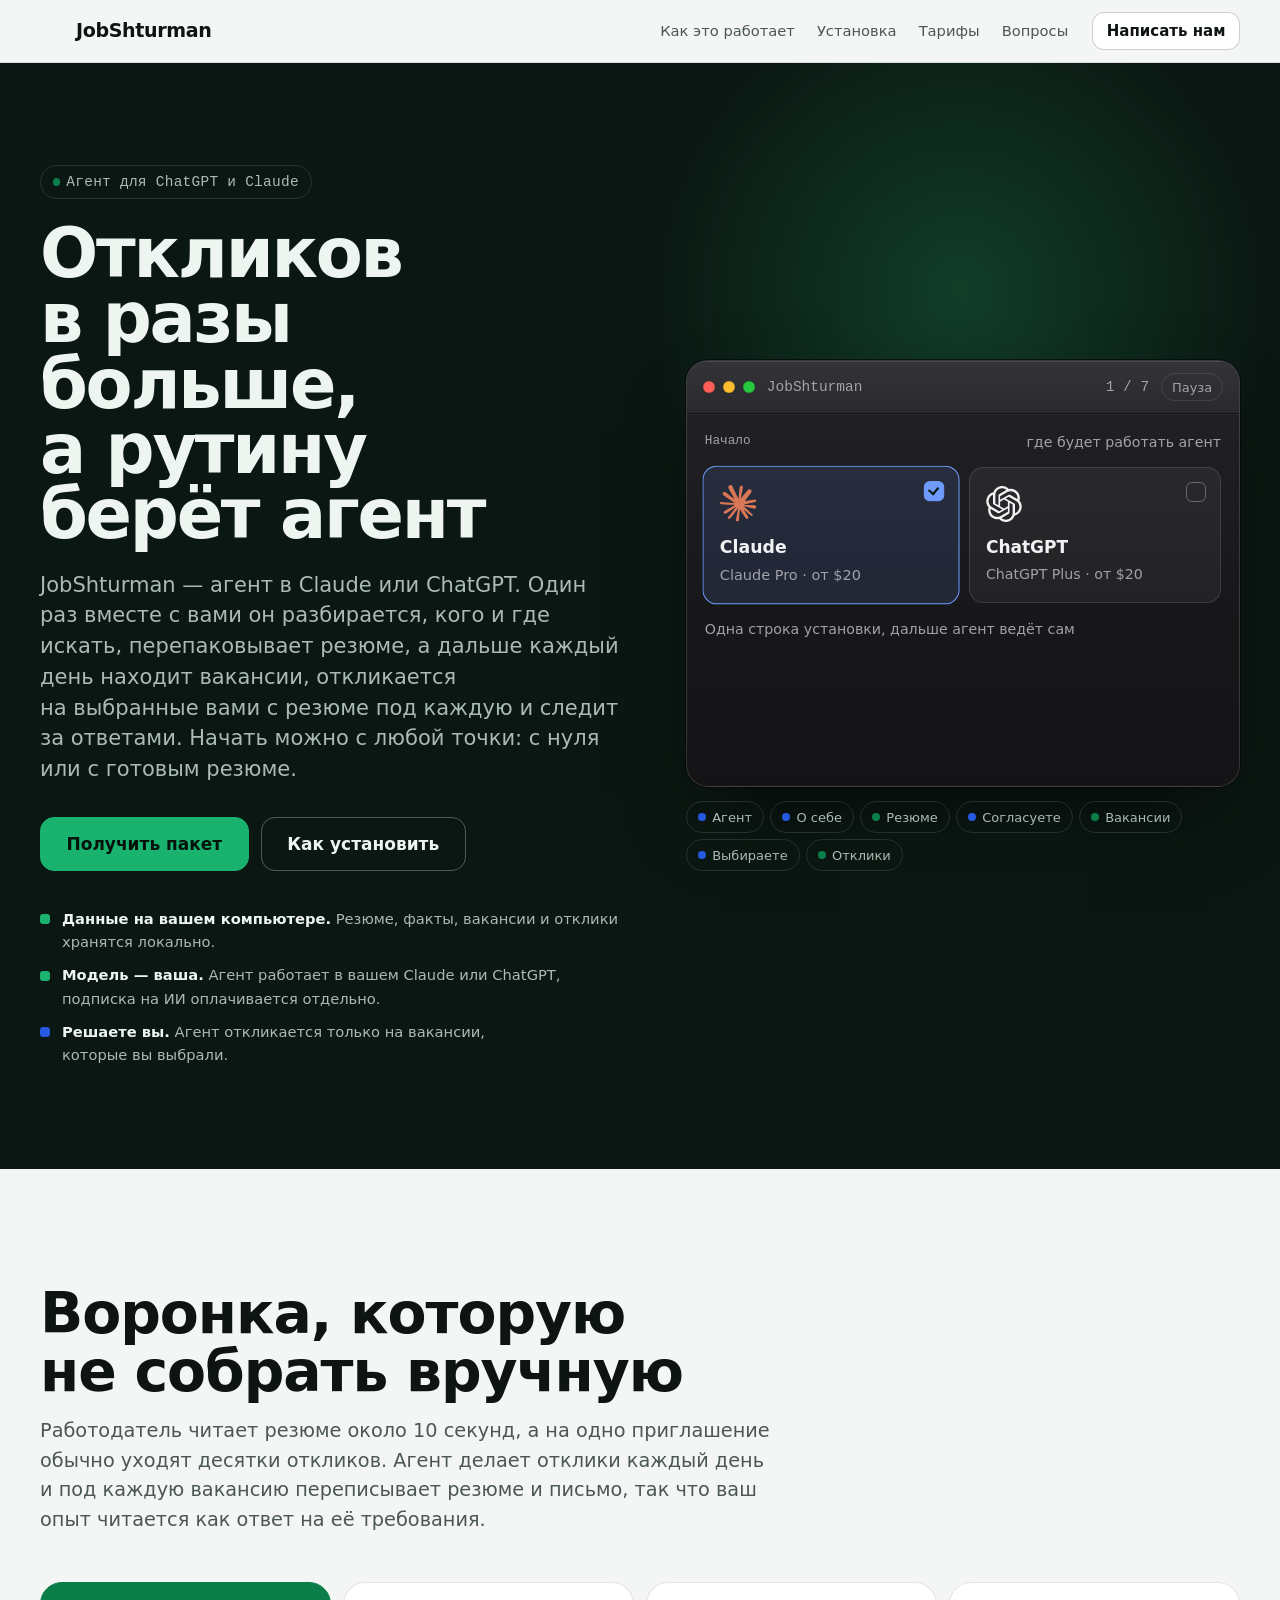
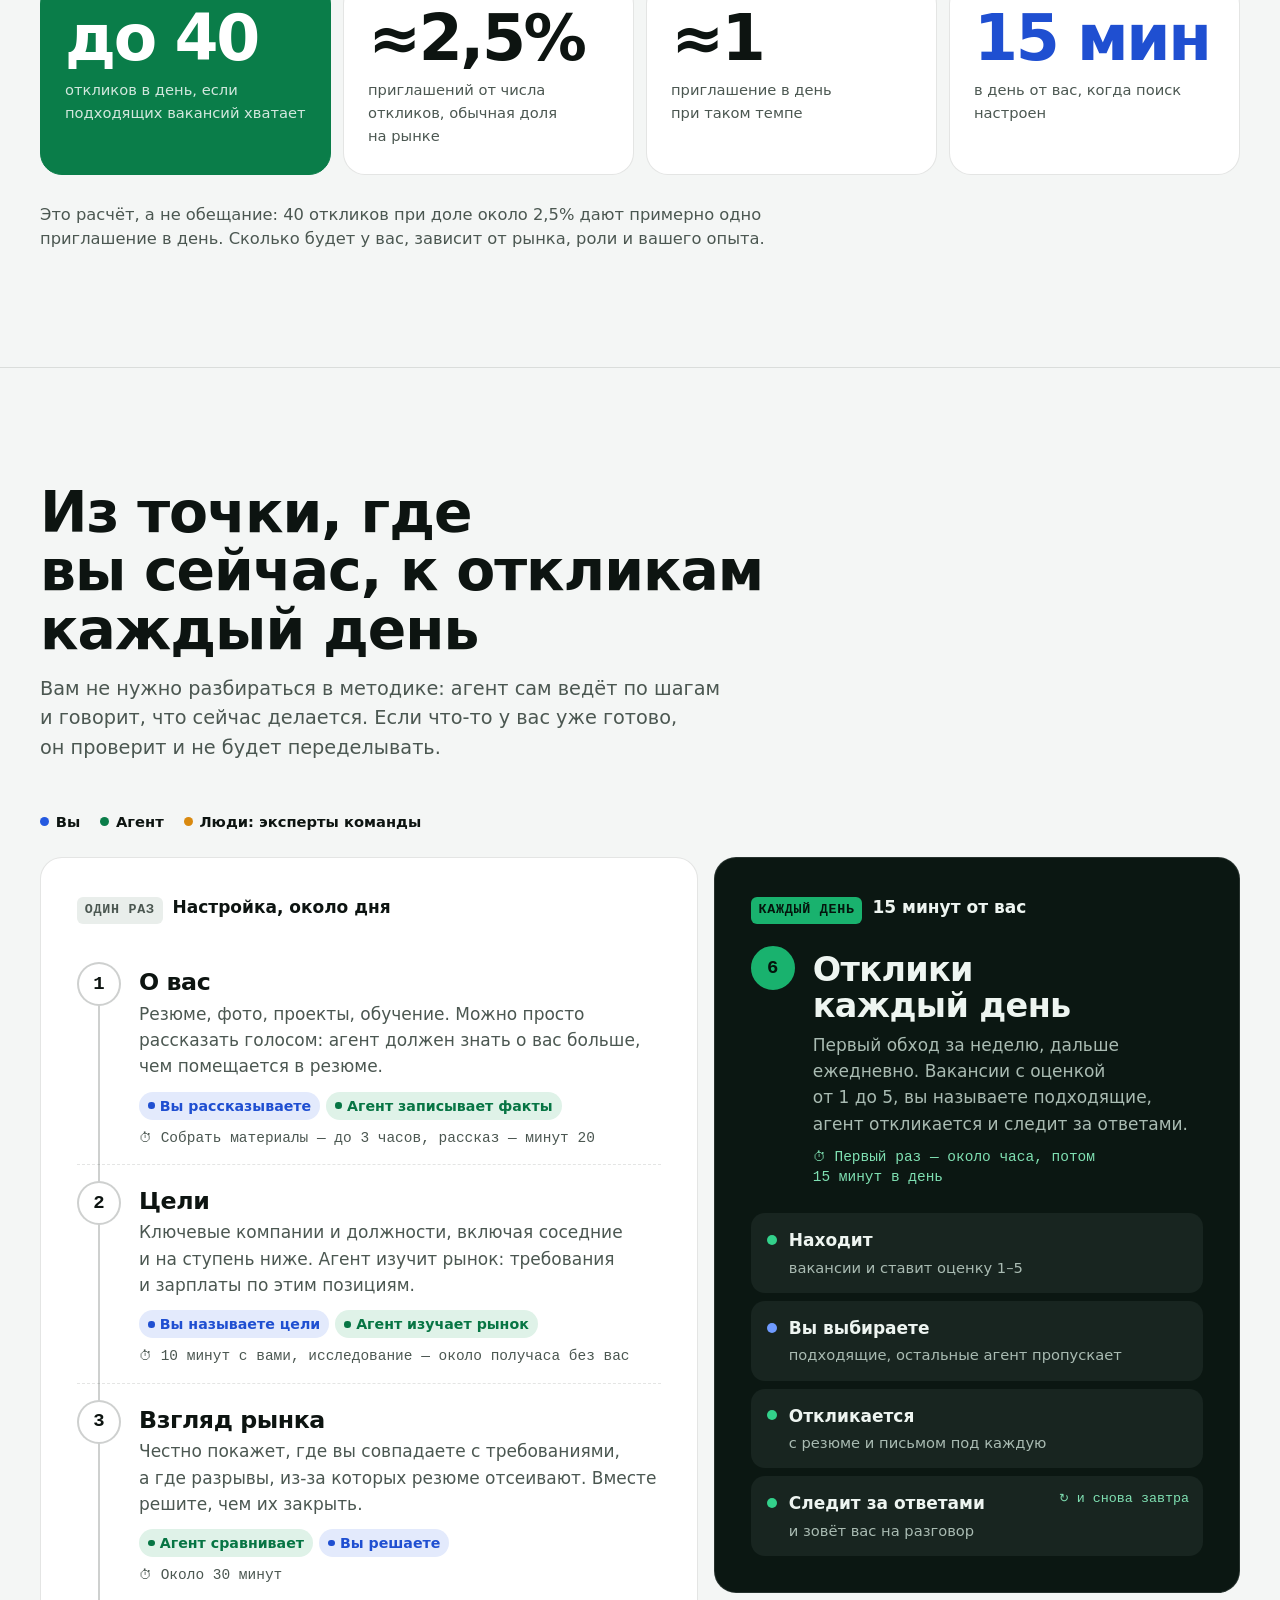
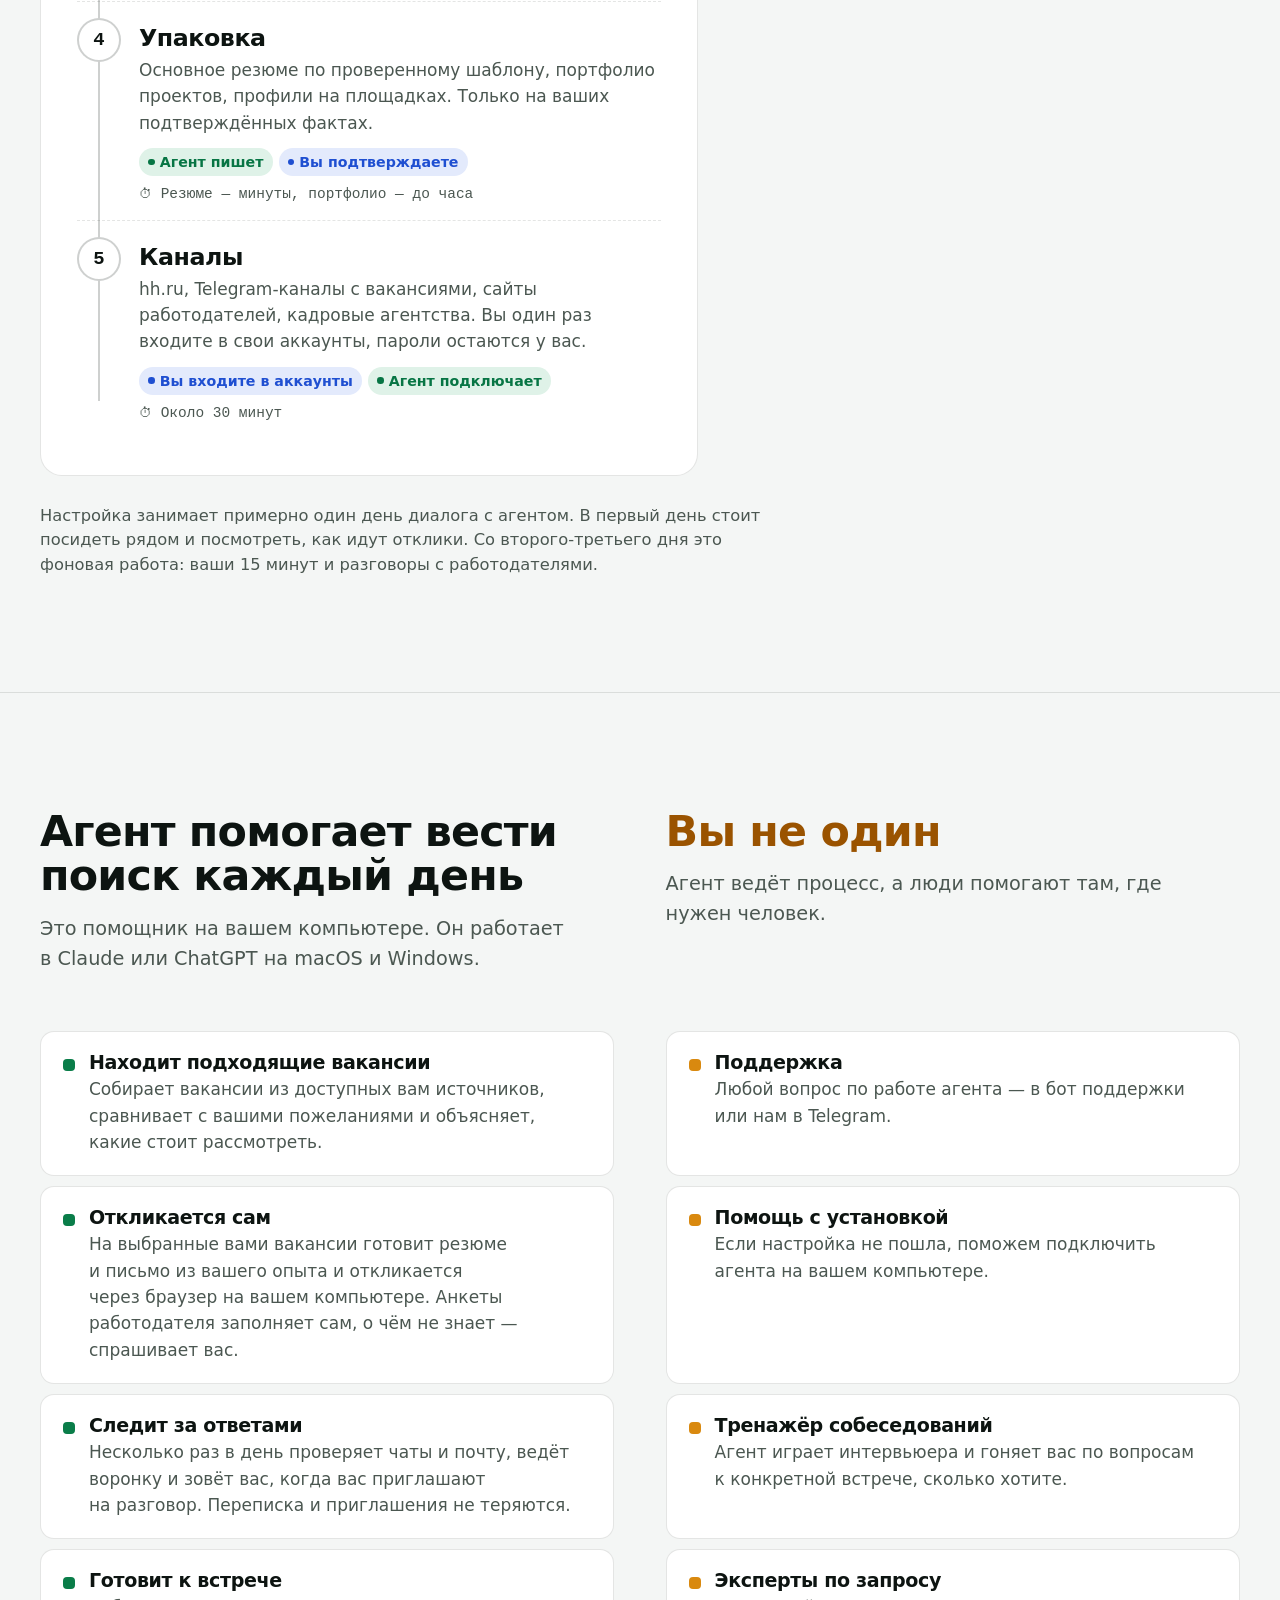
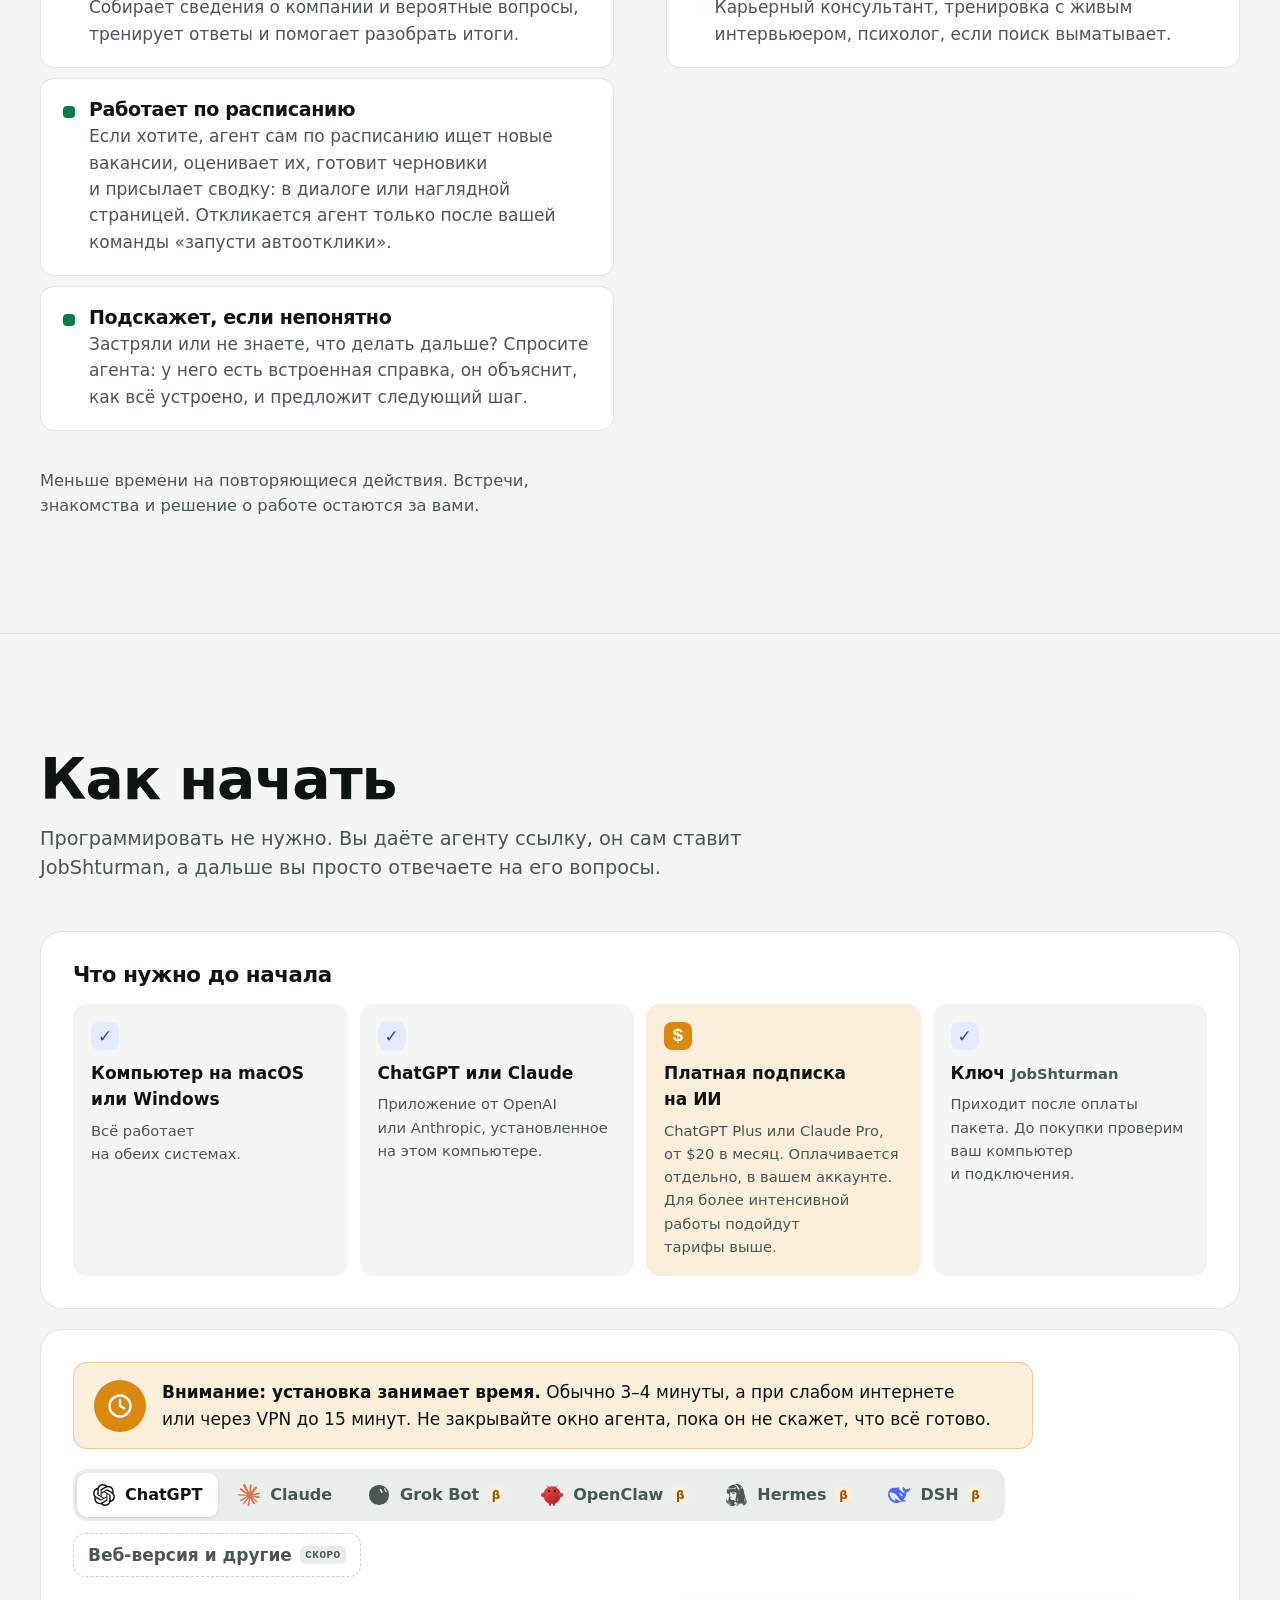
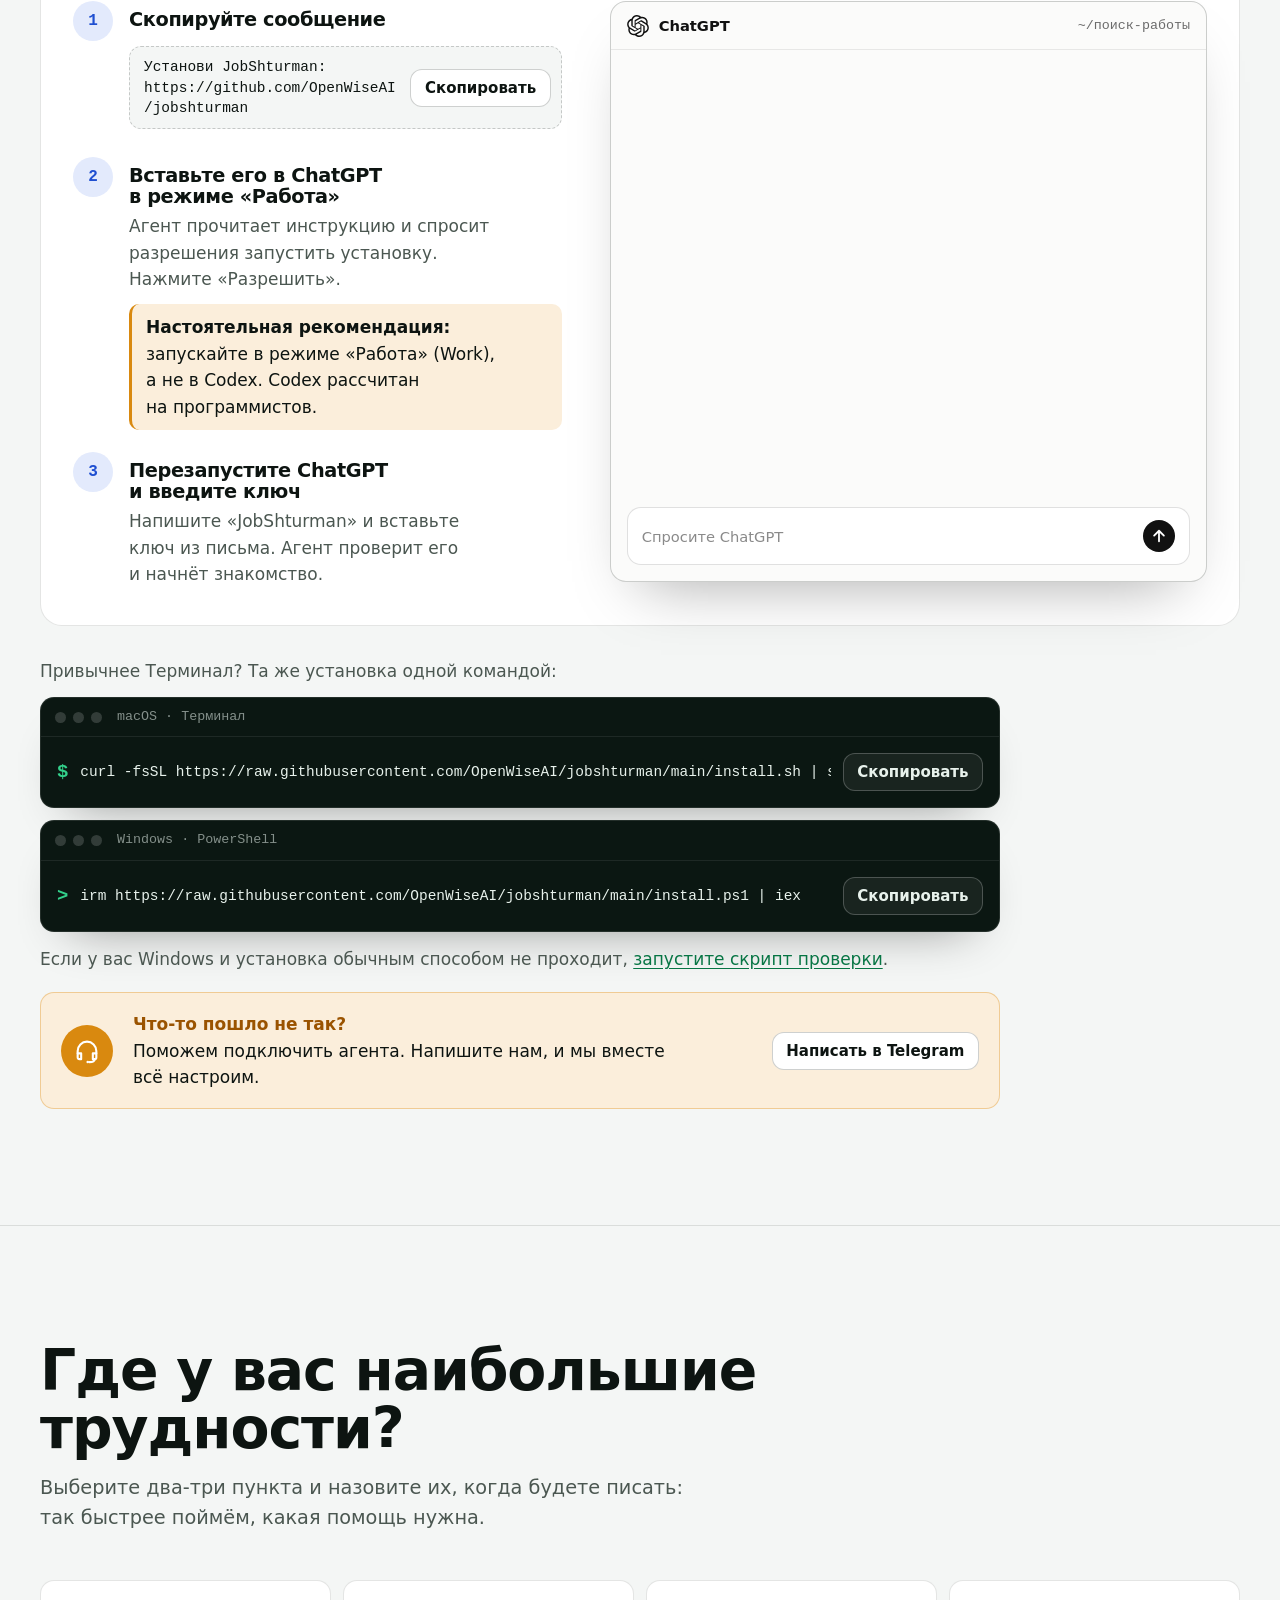
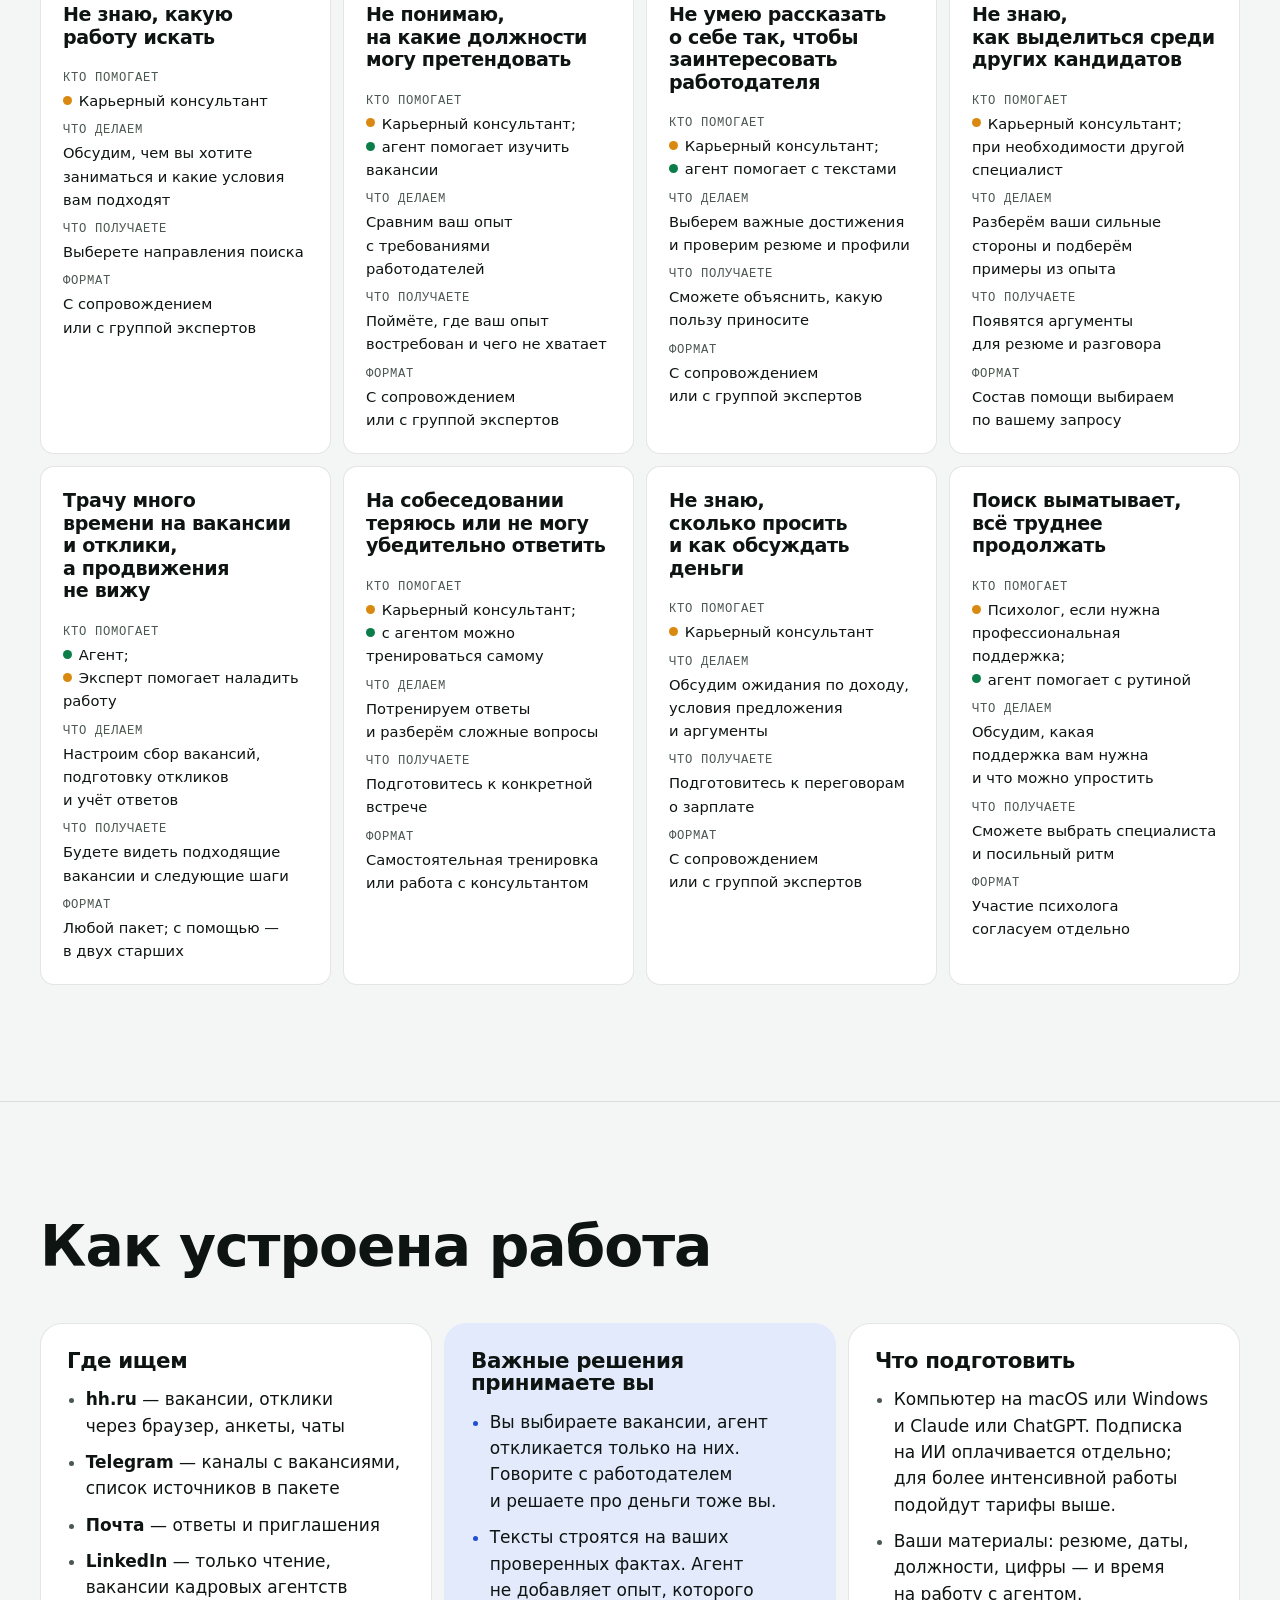
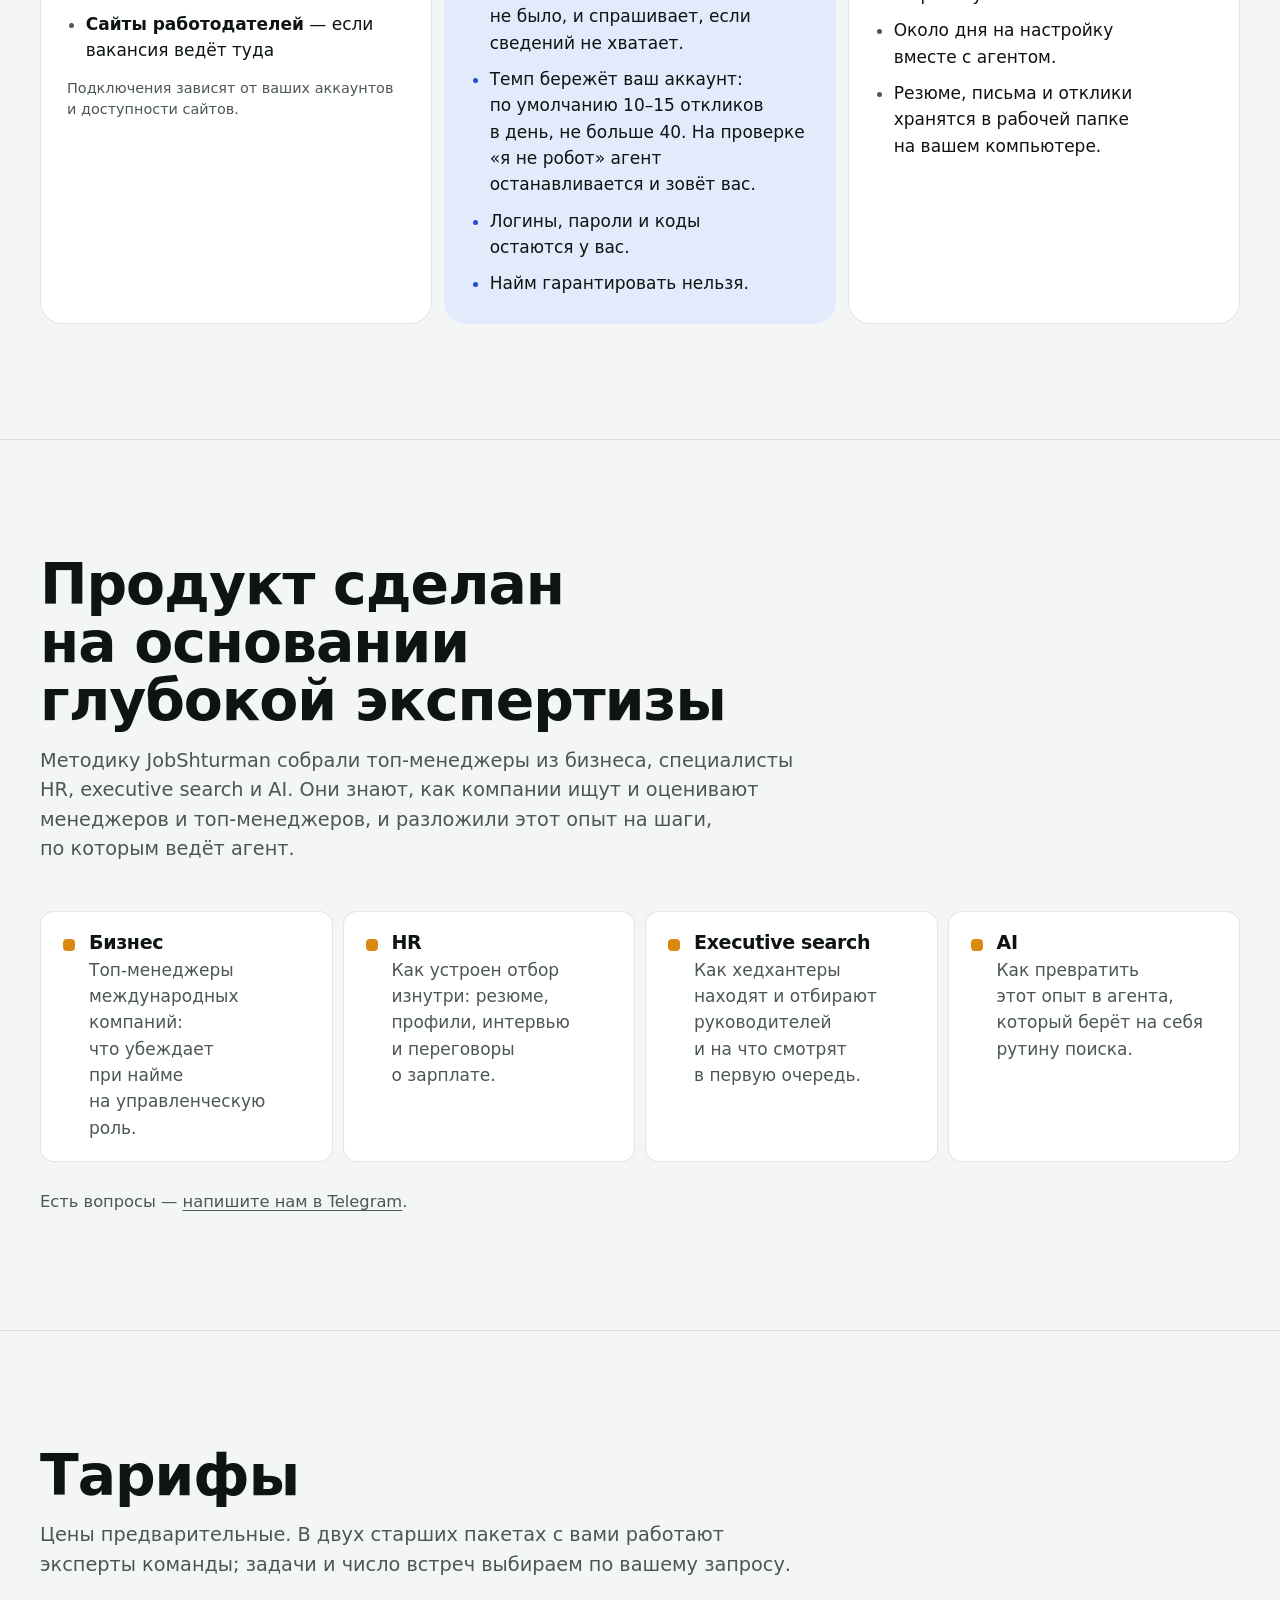
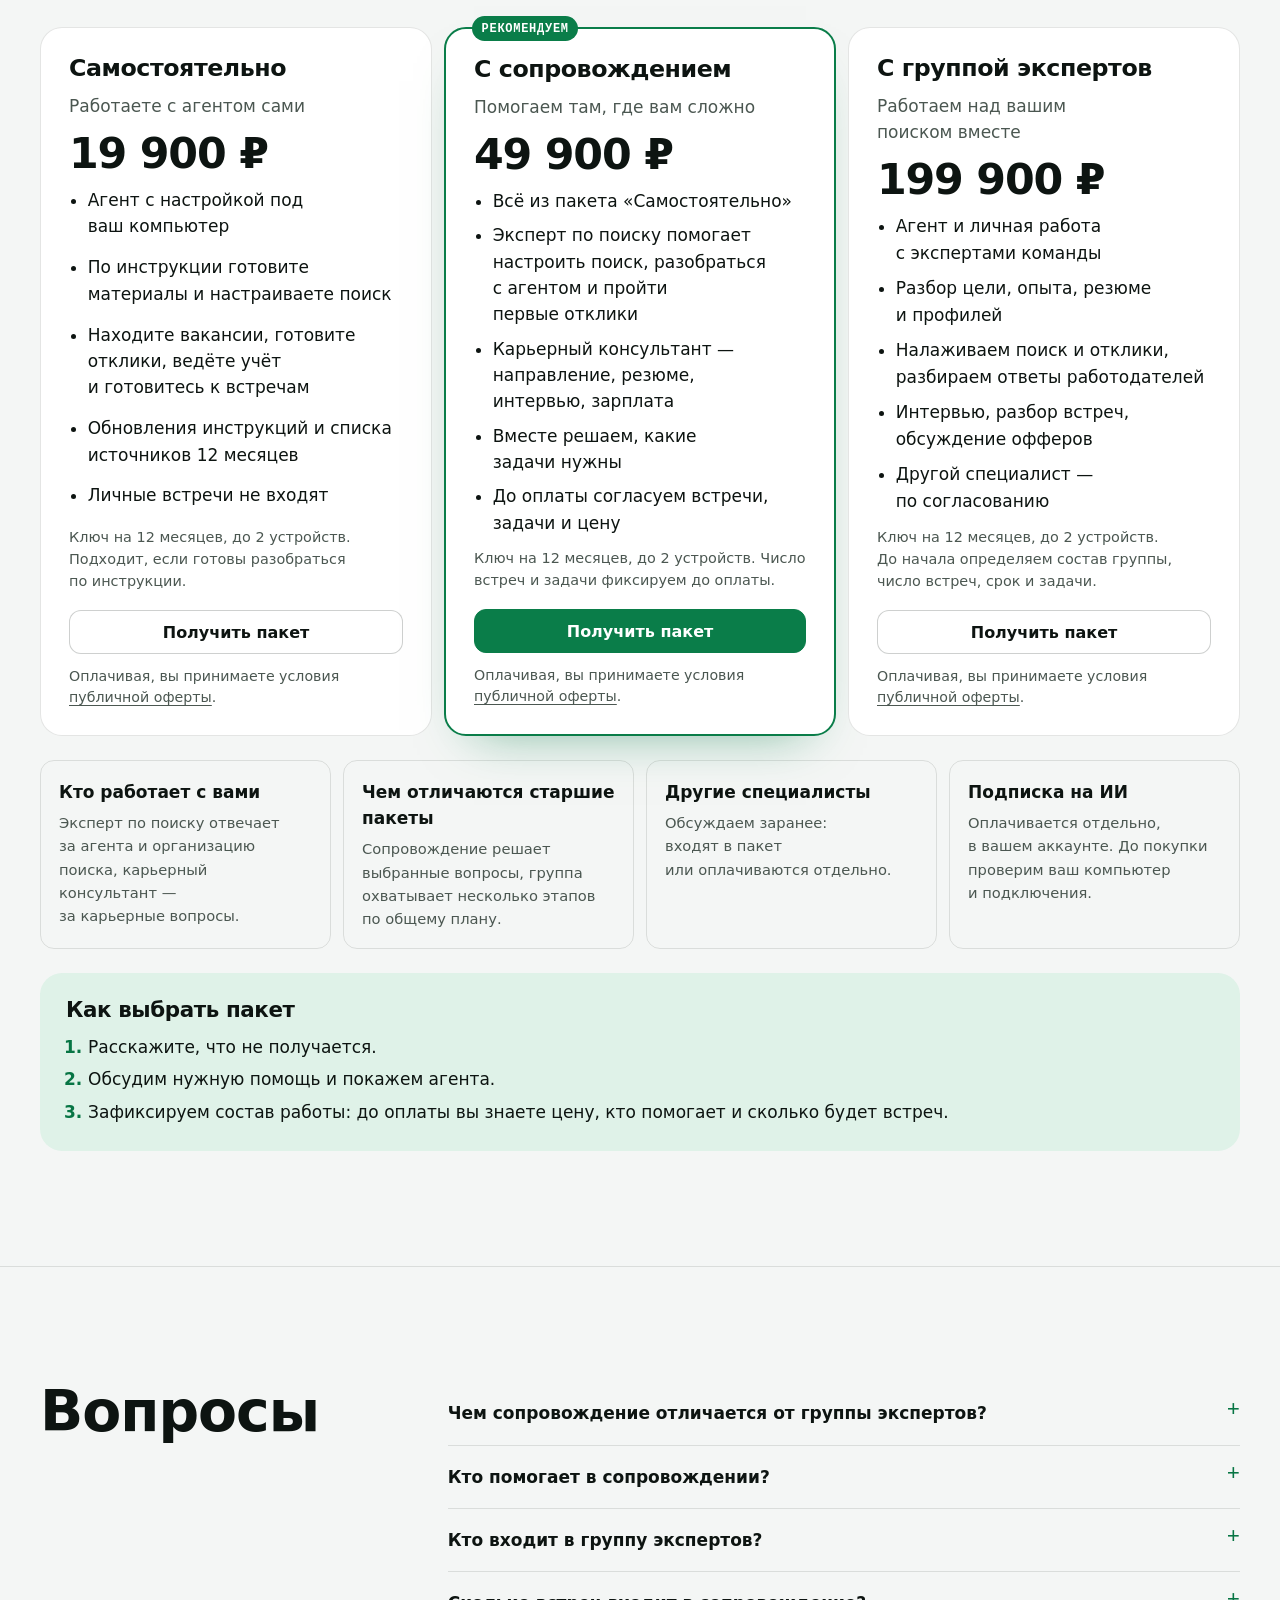
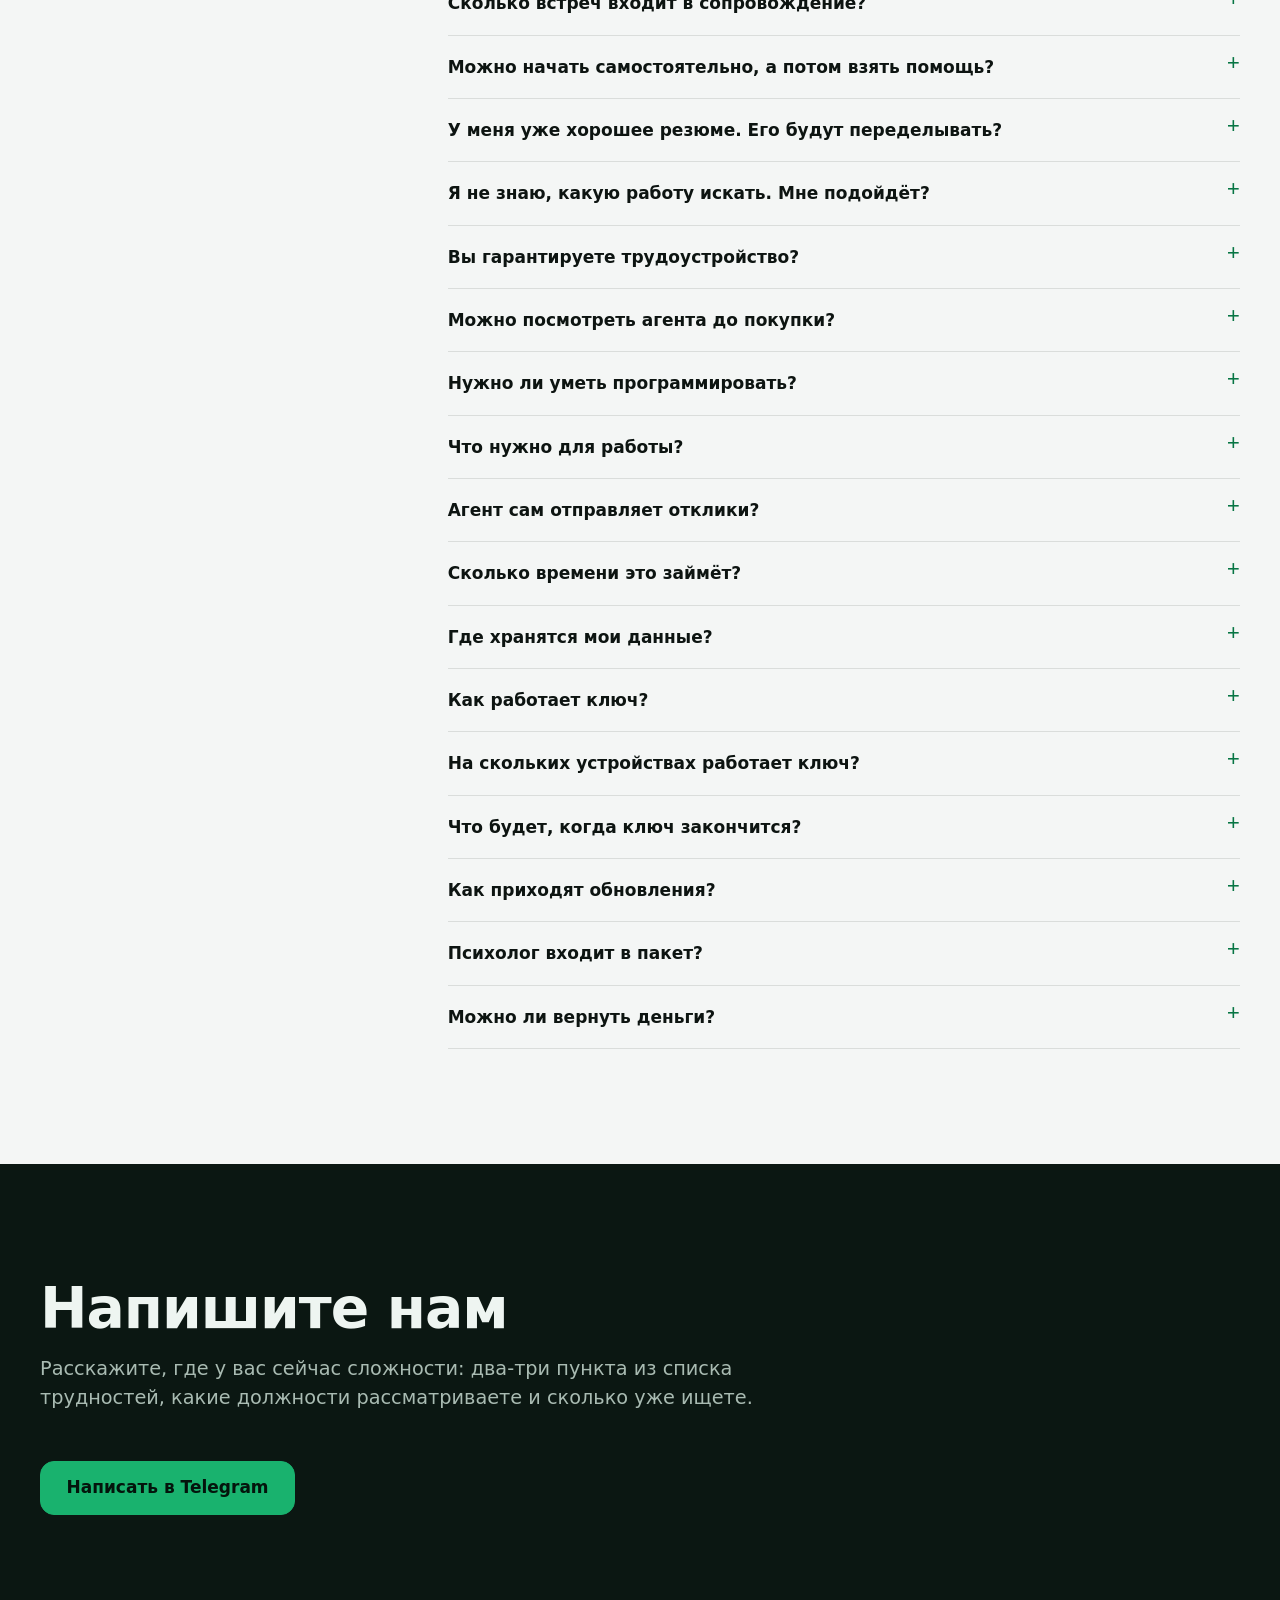
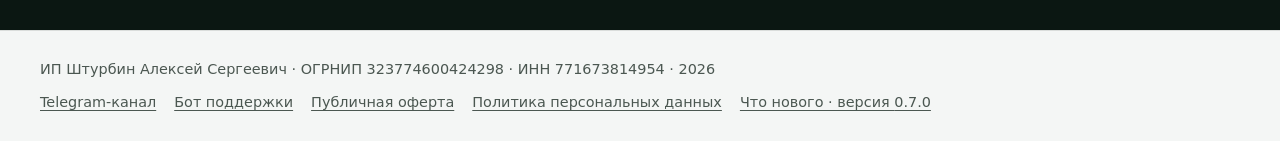
==== commit e59a161b: "Рантайм JobShturman: снимок кода (исходник 5060d79) Открытый код: установщик, jbs/hrs, сборщик, лока" ====
--- a/landing/index.html
+++ b/landing/index.html
@@ -316,7 +316,7 @@
                 <li>
                   <h3>Скопируйте сообщение</h3>
                   <div class="copy">
-                    <code>Установи <span data-brand>JobShturman</span>: https://github.com/ZhdanDesign/jobshturman</code>
+                    <code>Установи <span data-brand>JobShturman</span>: https://github.com/OpenWiseAI/jobshturman</code>
                     <button type="button" class="button small copy-btn">Скопировать</button>
                   </div>
                 </li>
@@ -326,7 +326,7 @@
               <div class="app app-codex" aria-hidden="true">
                 <div class="app-bar"><svg class="logo" aria-hidden="true"><use href="#logo-codex"/></svg><b>ChatGPT</b><span class="app-sub">~/поиск-работы</span></div>
                 <div class="app-body">
-                  <p class="msg you" style="--i:0">Установи <span data-brand>JobShturman</span>: https://github.com/ZhdanDesign/jobshturman</p>
+                  <p class="msg you" style="--i:0">Установи <span data-brand>JobShturman</span>: https://github.com/OpenWiseAI/jobshturman</p>
                   <p class="msg agent" style="--i:1">Читаю инструкцию в репозитории. Нужно выполнить команду установки.</p>
                   <p class="msg run" style="--i:2"><span class="mono">curl -fsSL …/install.sh | sh</span><span class="allow">Разрешить</span></p>
                   <p class="msg ok" style="--i:3"><span class="mono">✓ <span data-brand>JobShturman</span> установлен · ✓ ChatGPT подключён</span></p>
@@ -345,7 +345,7 @@
                 <li>
                   <h3>Скопируйте сообщение</h3>
                   <div class="copy">
-                    <code>Установи <span data-brand>JobShturman</span>: https://github.com/ZhdanDesign/jobshturman</code>
+                    <code>Установи <span data-brand>JobShturman</span>: https://github.com/OpenWiseAI/jobshturman</code>
                     <button type="button" class="button small copy-btn">Скопировать</button>
                   </div>
                 </li>
@@ -355,7 +355,7 @@
               <div class="app app-claude" aria-hidden="true">
                 <div class="app-bar"><svg class="logo" aria-hidden="true"><use href="#logo-claude"/></svg><b>Claude</b><span class="app-sub">~/поиск-работы</span></div>
                 <div class="app-body">
-                  <p class="msg you" style="--i:0">Установи <span data-brand>JobShturman</span>: https://github.com/ZhdanDesign/jobshturman</p>
+                  <p class="msg you" style="--i:0">Установи <span data-brand>JobShturman</span>: https://github.com/OpenWiseAI/jobshturman</p>
                   <p class="msg agent" style="--i:1">Читаю инструкцию в репозитории. Нужно выполнить команду установки.</p>
                   <p class="msg run" style="--i:2"><span class="mono">curl -fsSL …/install.sh | sh</span><span class="allow">Разрешить</span></p>
                   <p class="msg ok" style="--i:3"><span class="mono">✓ <span data-brand>JobShturman</span> установлен · ✓ Claude подключён</span></p>
@@ -373,7 +373,7 @@
                 <li>
                   <h3>Скопируйте сообщение</h3>
                   <div class="copy">
-                    <code>Установи <span data-brand>JobShturman</span>: https://github.com/ZhdanDesign/jobshturman</code>
+                    <code>Установи <span data-brand>JobShturman</span>: https://github.com/OpenWiseAI/jobshturman</code>
                     <button type="button" class="button small copy-btn">Скопировать</button>
                   </div>
                 </li>
@@ -383,7 +383,7 @@
               <div class="app app-grokbot" aria-hidden="true">
                 <div class="app-bar"><svg class="logo" aria-hidden="true"><use href="#logo-grokbot"/></svg><b>Grok Bot</b><span class="app-sub">облачный компьютер</span></div>
                 <div class="app-body">
-                  <p class="msg you" style="--i:0">Установи <span data-brand>JobShturman</span>: https://github.com/ZhdanDesign/jobshturman</p>
+                  <p class="msg you" style="--i:0">Установи <span data-brand>JobShturman</span>: https://github.com/OpenWiseAI/jobshturman</p>
                   <p class="msg agent" style="--i:1">Читаю инструкцию в репозитории. Нужно выполнить команду установки на моём компьютере.</p>
                   <p class="msg run" style="--i:2"><span class="mono">curl -fsSL …/install.sh | sh</span><span class="allow">Разрешить</span></p>
                   <p class="msg ok" style="--i:3"><span class="mono">✓ <span data-brand>JobShturman</span> установлен · Grok Bot: бета</span></p>
@@ -400,7 +400,7 @@
                 <li>
                   <h3>Скопируйте сообщение</h3>
                   <div class="copy">
-                    <code>Установи <span data-brand>JobShturman</span>: https://github.com/ZhdanDesign/jobshturman</code>
+                    <code>Установи <span data-brand>JobShturman</span>: https://github.com/OpenWiseAI/jobshturman</code>
                     <button type="button" class="button small copy-btn">Скопировать</button>
                   </div>
                 </li>
@@ -410,7 +410,7 @@
               <div class="app app-chat app-openclaw" aria-hidden="true">
                 <div class="app-bar"><svg class="logo" aria-hidden="true"><use href="#logo-openclaw"/></svg><b>OpenClaw</b><span class="app-sub">бот в Telegram</span></div>
                 <div class="app-body">
-                  <p class="msg you" style="--i:0">Установи <span data-brand>JobShturman</span>: https://github.com/ZhdanDesign/jobshturman</p>
+                  <p class="msg you" style="--i:0">Установи <span data-brand>JobShturman</span>: https://github.com/OpenWiseAI/jobshturman</p>
                   <p class="msg agent" style="--i:1">Читаю инструкцию в репозитории. Нужно выполнить команду установки.</p>
                   <p class="msg run" style="--i:2"><span class="mono">curl -fsSL …/install.sh | sh</span><span class="allow">Разрешить</span></p>
                   <p class="msg ok" style="--i:3"><span class="mono">✓ <span data-brand>JobShturman</span> установлен · ✓ openclaw mcp set · ✓ навык в ~/.openclaw/skills</span></p>
@@ -428,7 +428,7 @@
                 <li>
                   <h3>Скопируйте сообщение</h3>
                   <div class="copy">
-                    <code>Установи <span data-brand>JobShturman</span>: https://github.com/ZhdanDesign/jobshturman</code>
+                    <code>Установи <span data-brand>JobShturman</span>: https://github.com/OpenWiseAI/jobshturman</code>
                     <button type="button" class="button small copy-btn">Скопировать</button>
                   </div>
                 </li>
@@ -438,7 +438,7 @@
               <div class="app app-term app-hermes" aria-hidden="true">
                 <div class="app-bar"><svg class="logo" aria-hidden="true"><use href="#logo-hermes"/></svg><b>Hermes</b><span class="app-sub">hermes-agent</span></div>
                 <div class="app-body">
-                  <p class="msg you" style="--i:0">Установи <span data-brand>JobShturman</span>: https://github.com/ZhdanDesign/jobshturman</p>
+                  <p class="msg you" style="--i:0">Установи <span data-brand>JobShturman</span>: https://github.com/OpenWiseAI/jobshturman</p>
                   <p class="msg agent" style="--i:1">Читаю инструкцию в репозитории. Нужно выполнить команду установки.</p>
                   <p class="msg run" style="--i:2"><span class="mono">curl -fsSL …/install.sh | sh</span><span class="allow">Разрешить</span></p>
                   <p class="msg ok" style="--i:3"><span class="mono">✓ <span data-brand>JobShturman</span> установлен · ✓ ~/.hermes/config.yaml · ✓ навык в ~/.hermes/skills</span></p>
@@ -456,7 +456,7 @@
                 <li>
                   <h3>Скопируйте сообщение</h3>
                   <div class="copy">
-                    <code>Установи <span data-brand>JobShturman</span>: https://github.com/ZhdanDesign/jobshturman</code>
+                    <code>Установи <span data-brand>JobShturman</span>: https://github.com/OpenWiseAI/jobshturman</code>
                     <button type="button" class="button small copy-btn">Скопировать</button>
                   </div>
                 </li>
@@ -466,7 +466,7 @@
               <div class="app app-dsh" aria-hidden="true">
                 <div class="app-bar"><svg class="logo" aria-hidden="true"><use href="#logo-dsh"/></svg><b>DSH</b><span class="app-sub">~/поиск-работы</span></div>
                 <div class="app-body">
-                  <p class="msg you" style="--i:0">Установи <span data-brand>JobShturman</span>: https://github.com/ZhdanDesign/jobshturman</p>
+                  <p class="msg you" style="--i:0">Установи <span data-brand>JobShturman</span>: https://github.com/OpenWiseAI/jobshturman</p>
                   <p class="msg agent" style="--i:1">Читаю инструкцию в репозитории. Нужно выполнить команду установки.</p>
                   <p class="msg run" style="--i:2"><span class="mono">curl -fsSL …/install.sh | sh</span><span class="allow">Разрешить</span></p>
                   <p class="msg ok" style="--i:3"><span class="mono">✓ <span data-brand>JobShturman</span> установлен · DSH: бета</span></p>
@@ -484,7 +484,7 @@
               <div class="terminal-bar" aria-hidden="true"><i></i><i></i><i></i><span>macOS · Терминал</span></div>
               <div class="terminal-body">
                 <span class="terminal-prompt" aria-hidden="true">$</span>
-                <code>curl -fsSL https://raw.githubusercontent.com/ZhdanDesign/jobshturman/main/install.sh | sh</code>
+                <code>curl -fsSL https://raw.githubusercontent.com/OpenWiseAI/jobshturman/main/install.sh | sh</code>
                 <button type="button" class="button small copy-btn">Скопировать</button>
               </div>
             </div>
@@ -492,7 +492,7 @@
               <div class="terminal-bar" aria-hidden="true"><i></i><i></i><i></i><span>Windows · PowerShell</span></div>
               <div class="terminal-body">
                 <span class="terminal-prompt" aria-hidden="true">&gt;</span>
-                <code>irm https://raw.githubusercontent.com/ZhdanDesign/jobshturman/main/install.ps1 | iex</code>
+                <code>irm https://raw.githubusercontent.com/OpenWiseAI/jobshturman/main/install.ps1 | iex</code>
                 <button type="button" class="button small copy-btn">Скопировать</button>
               </div>
             </div>
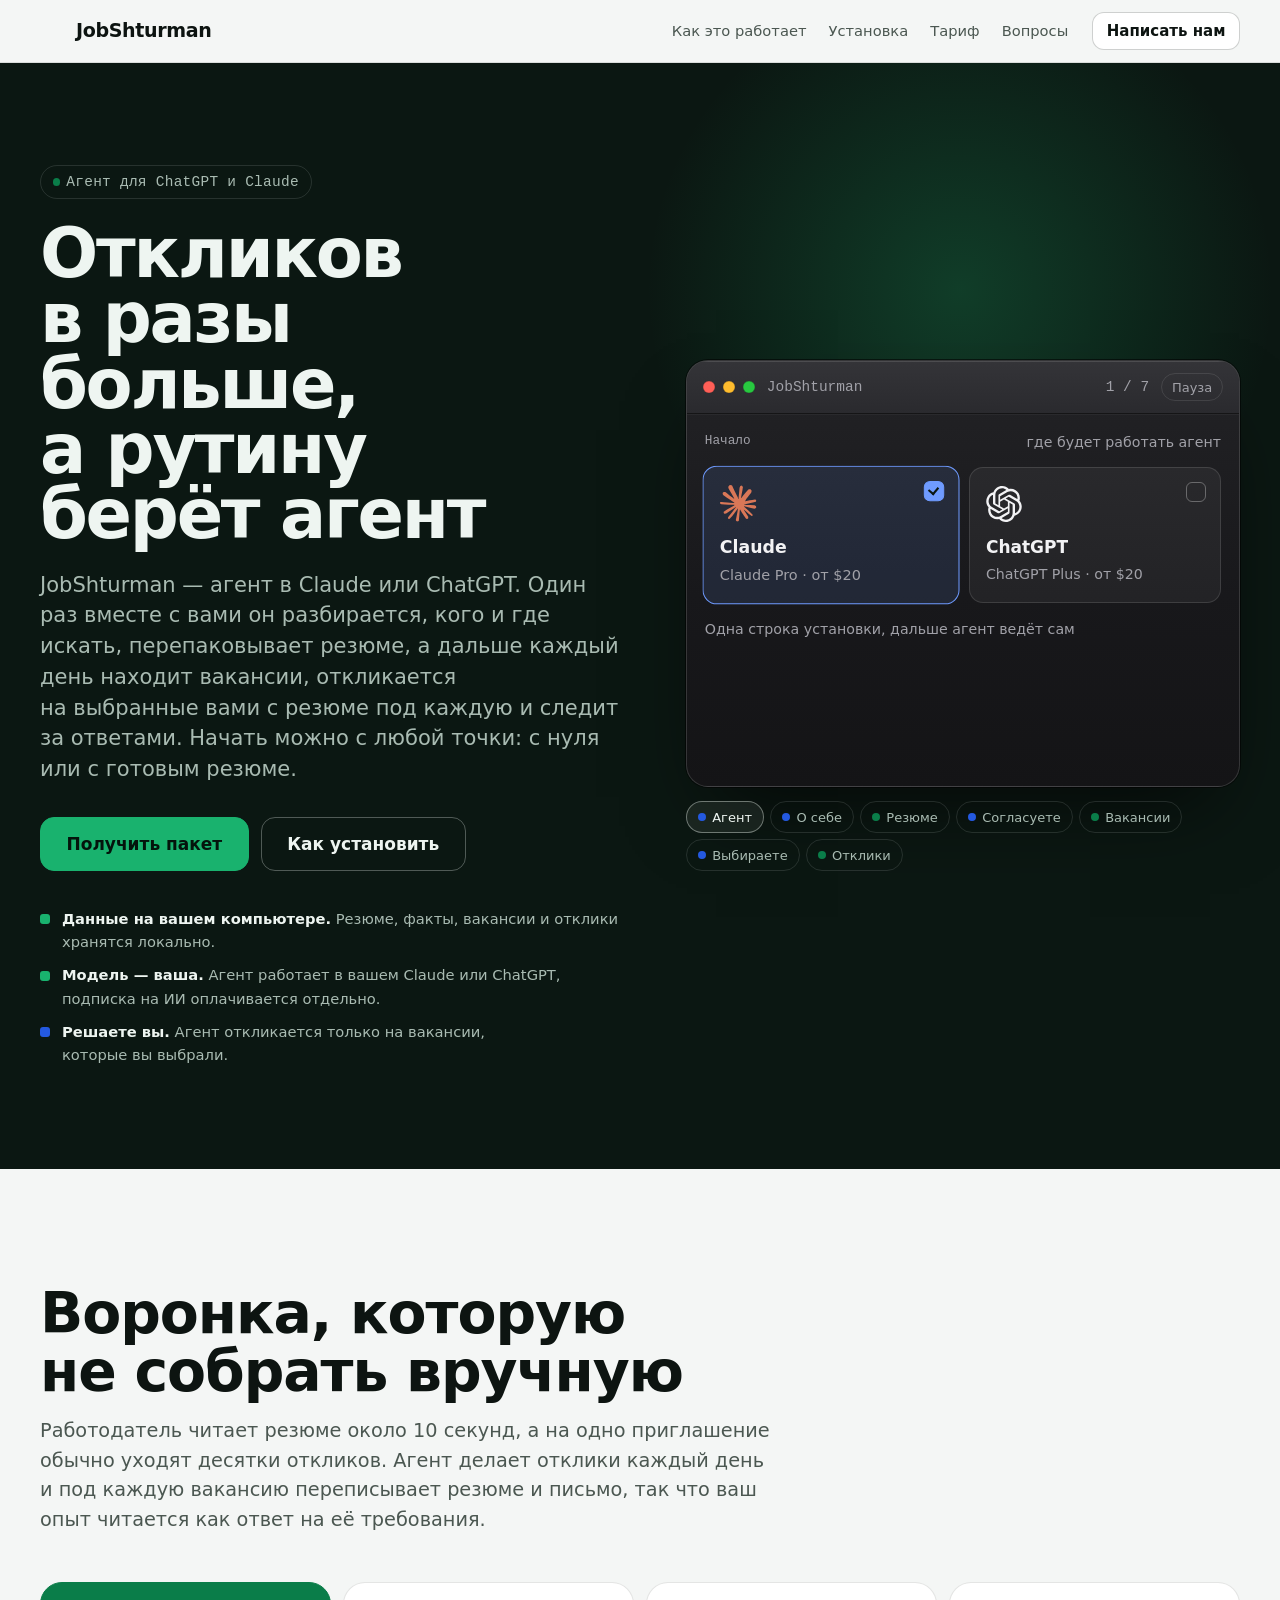
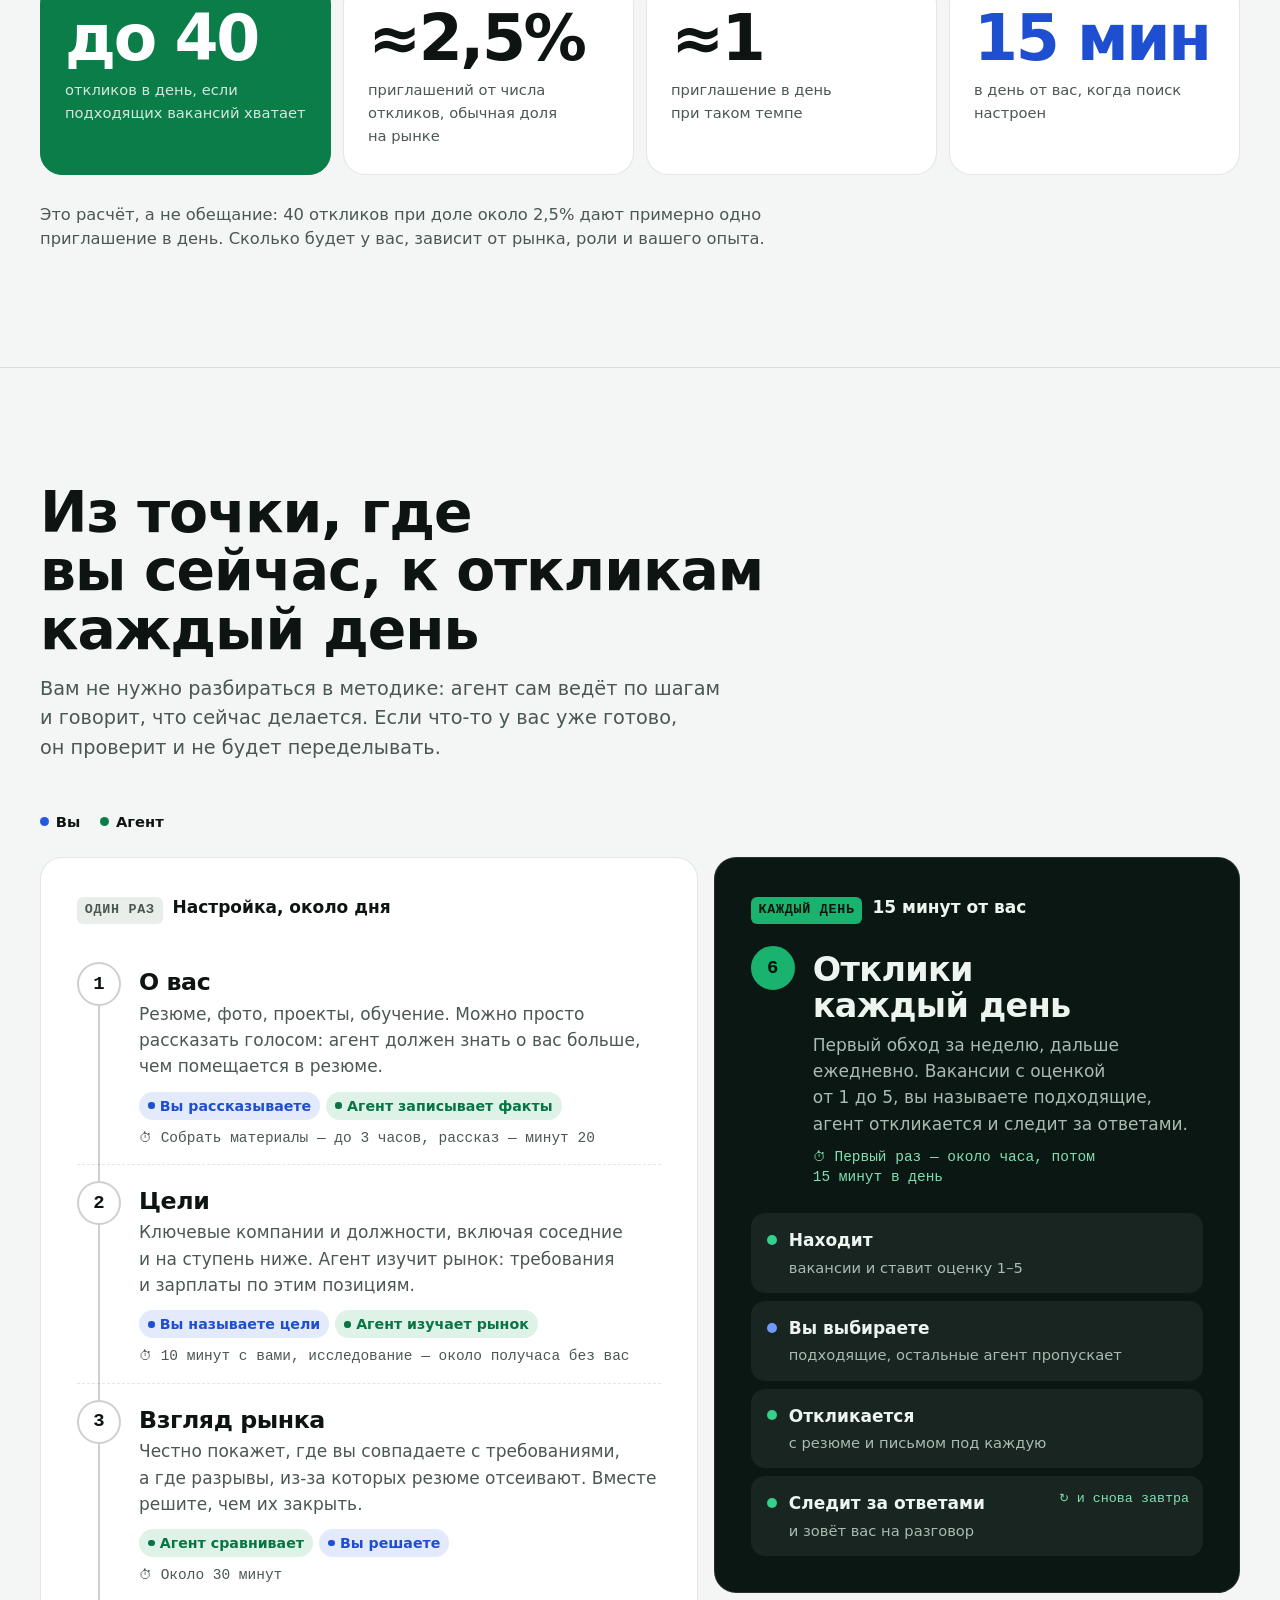
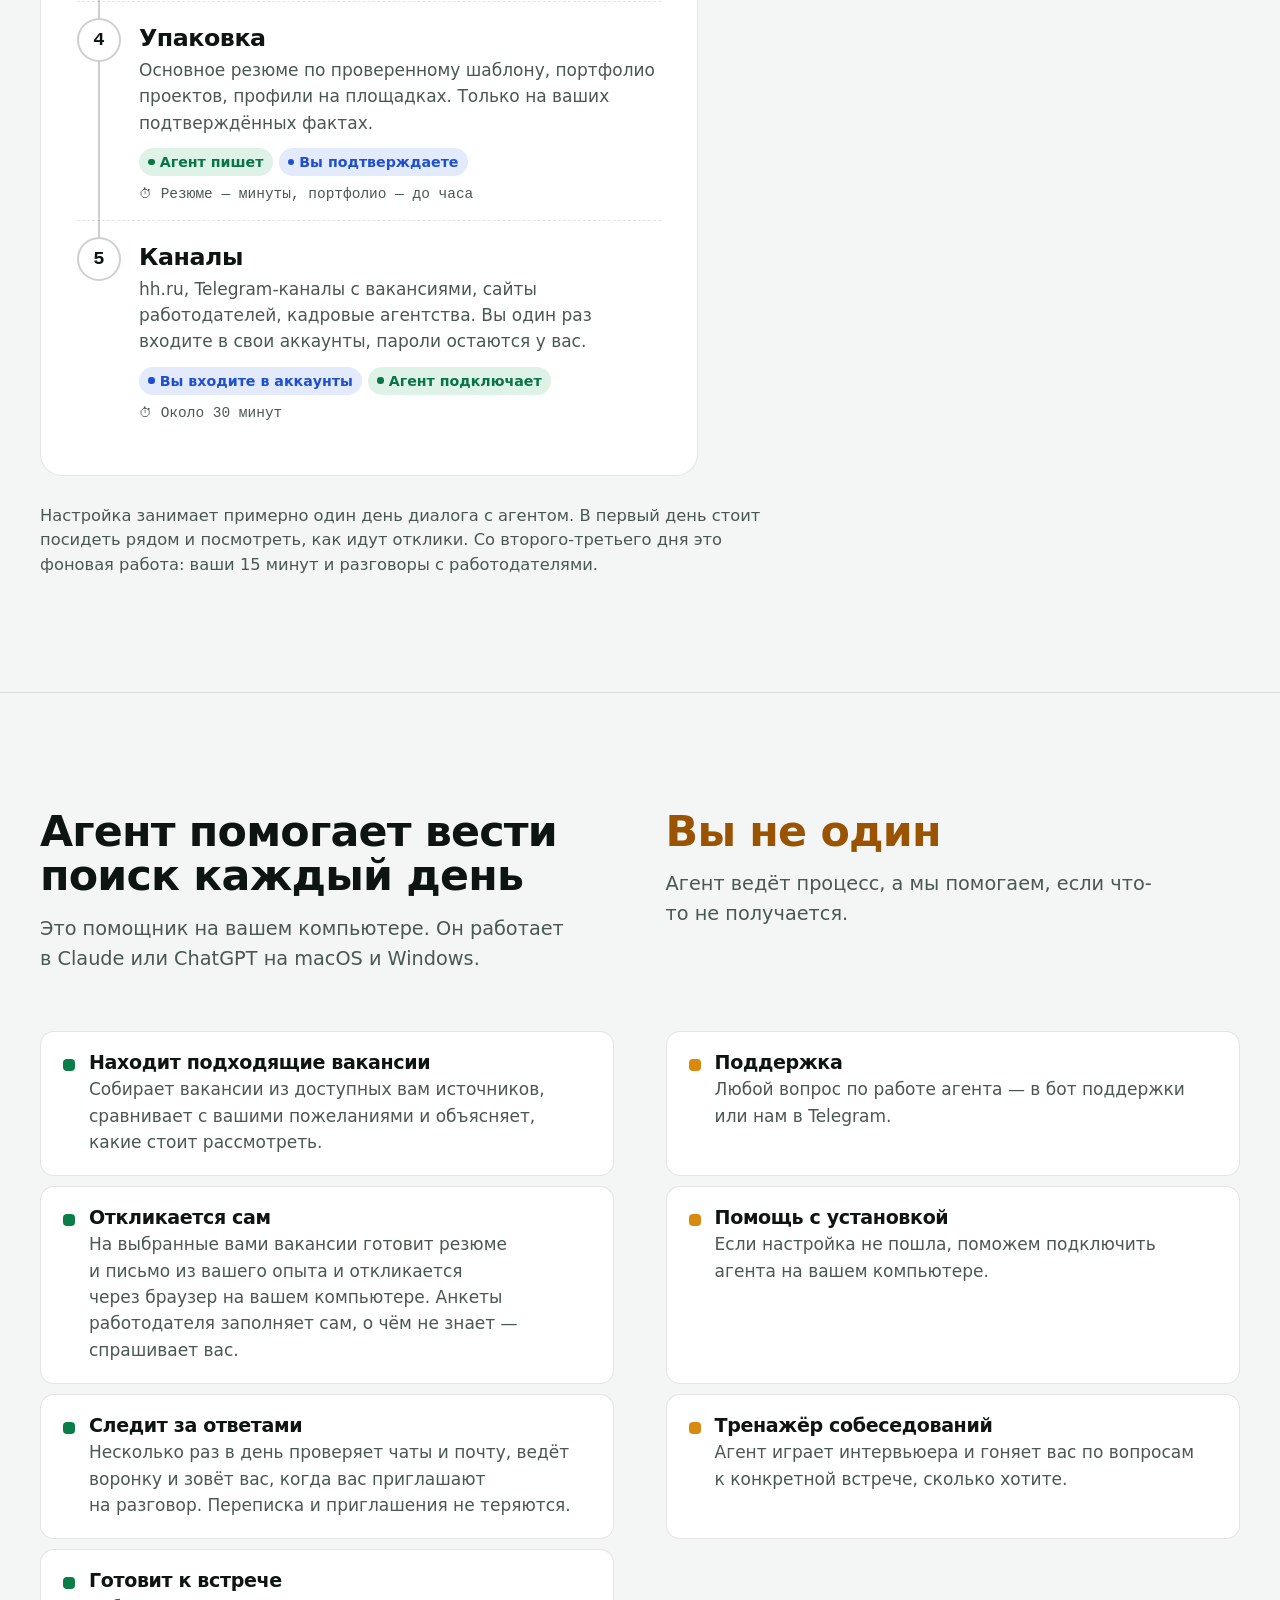
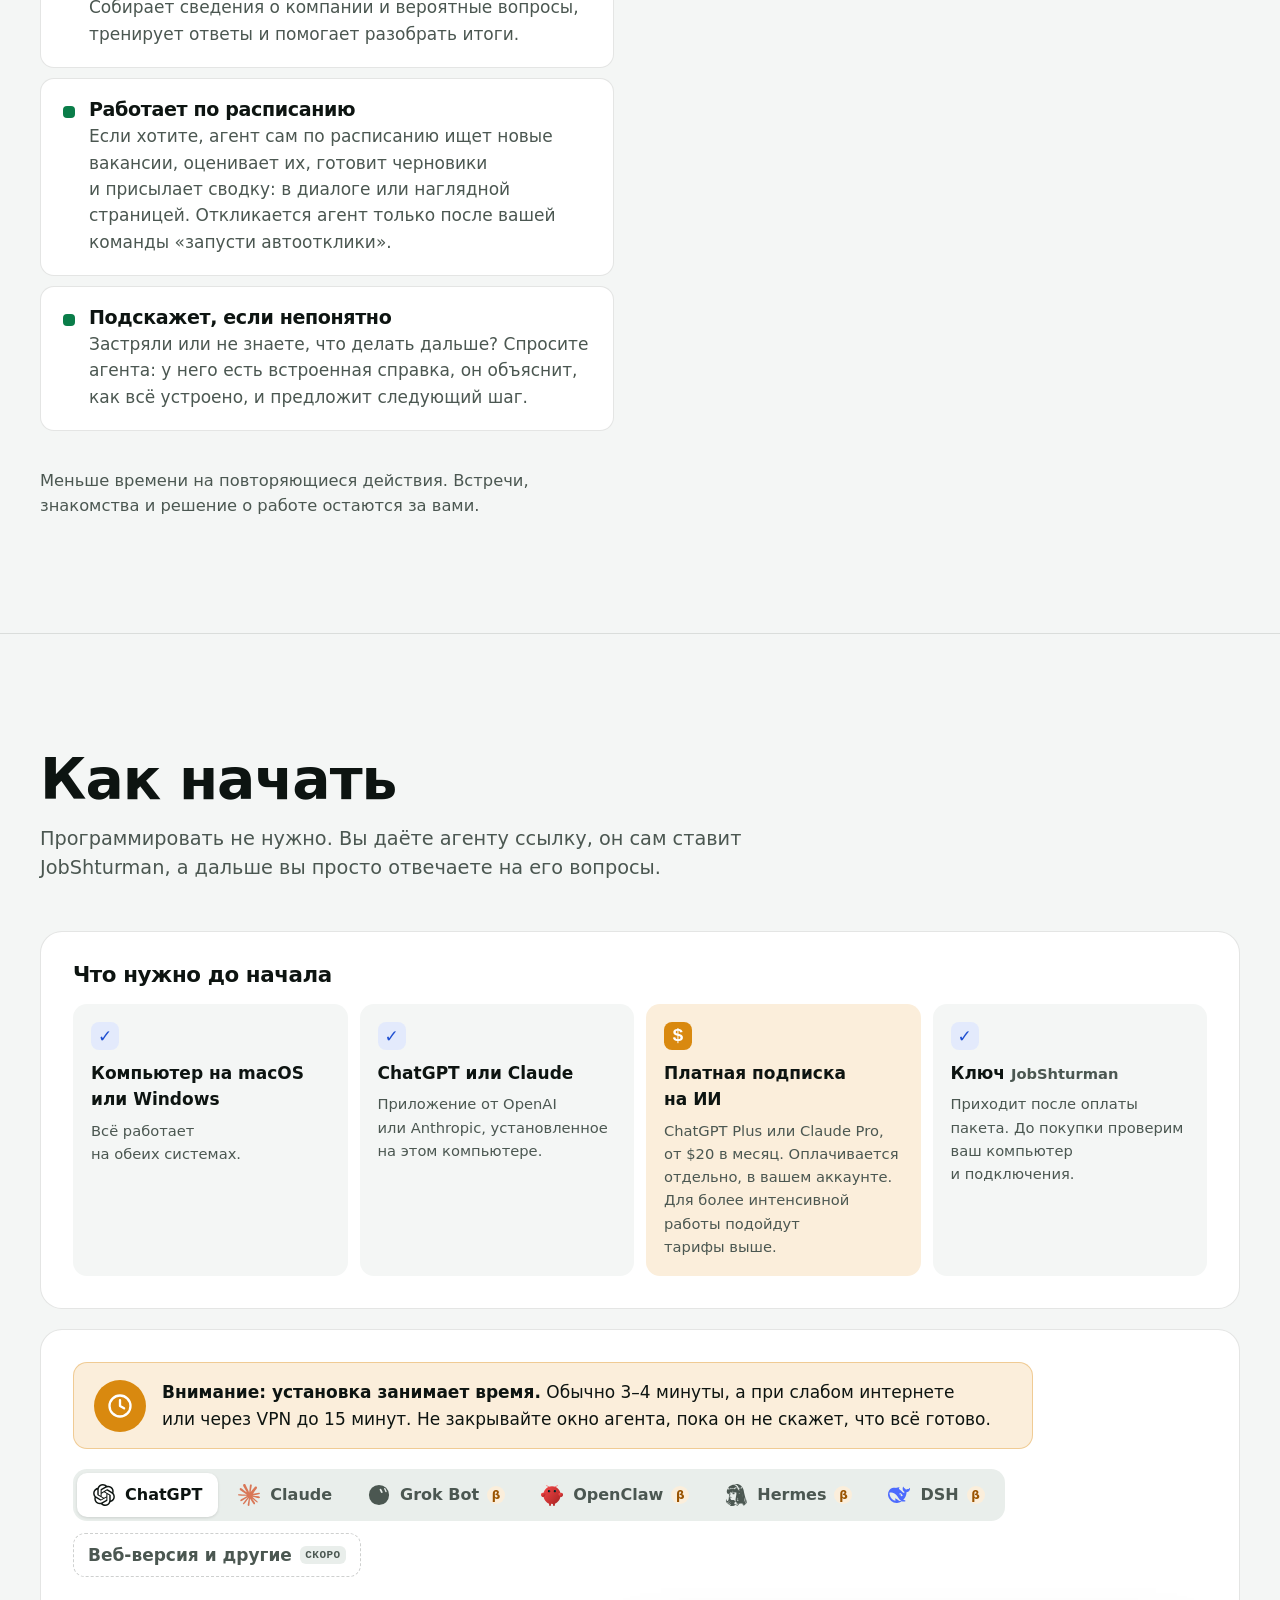
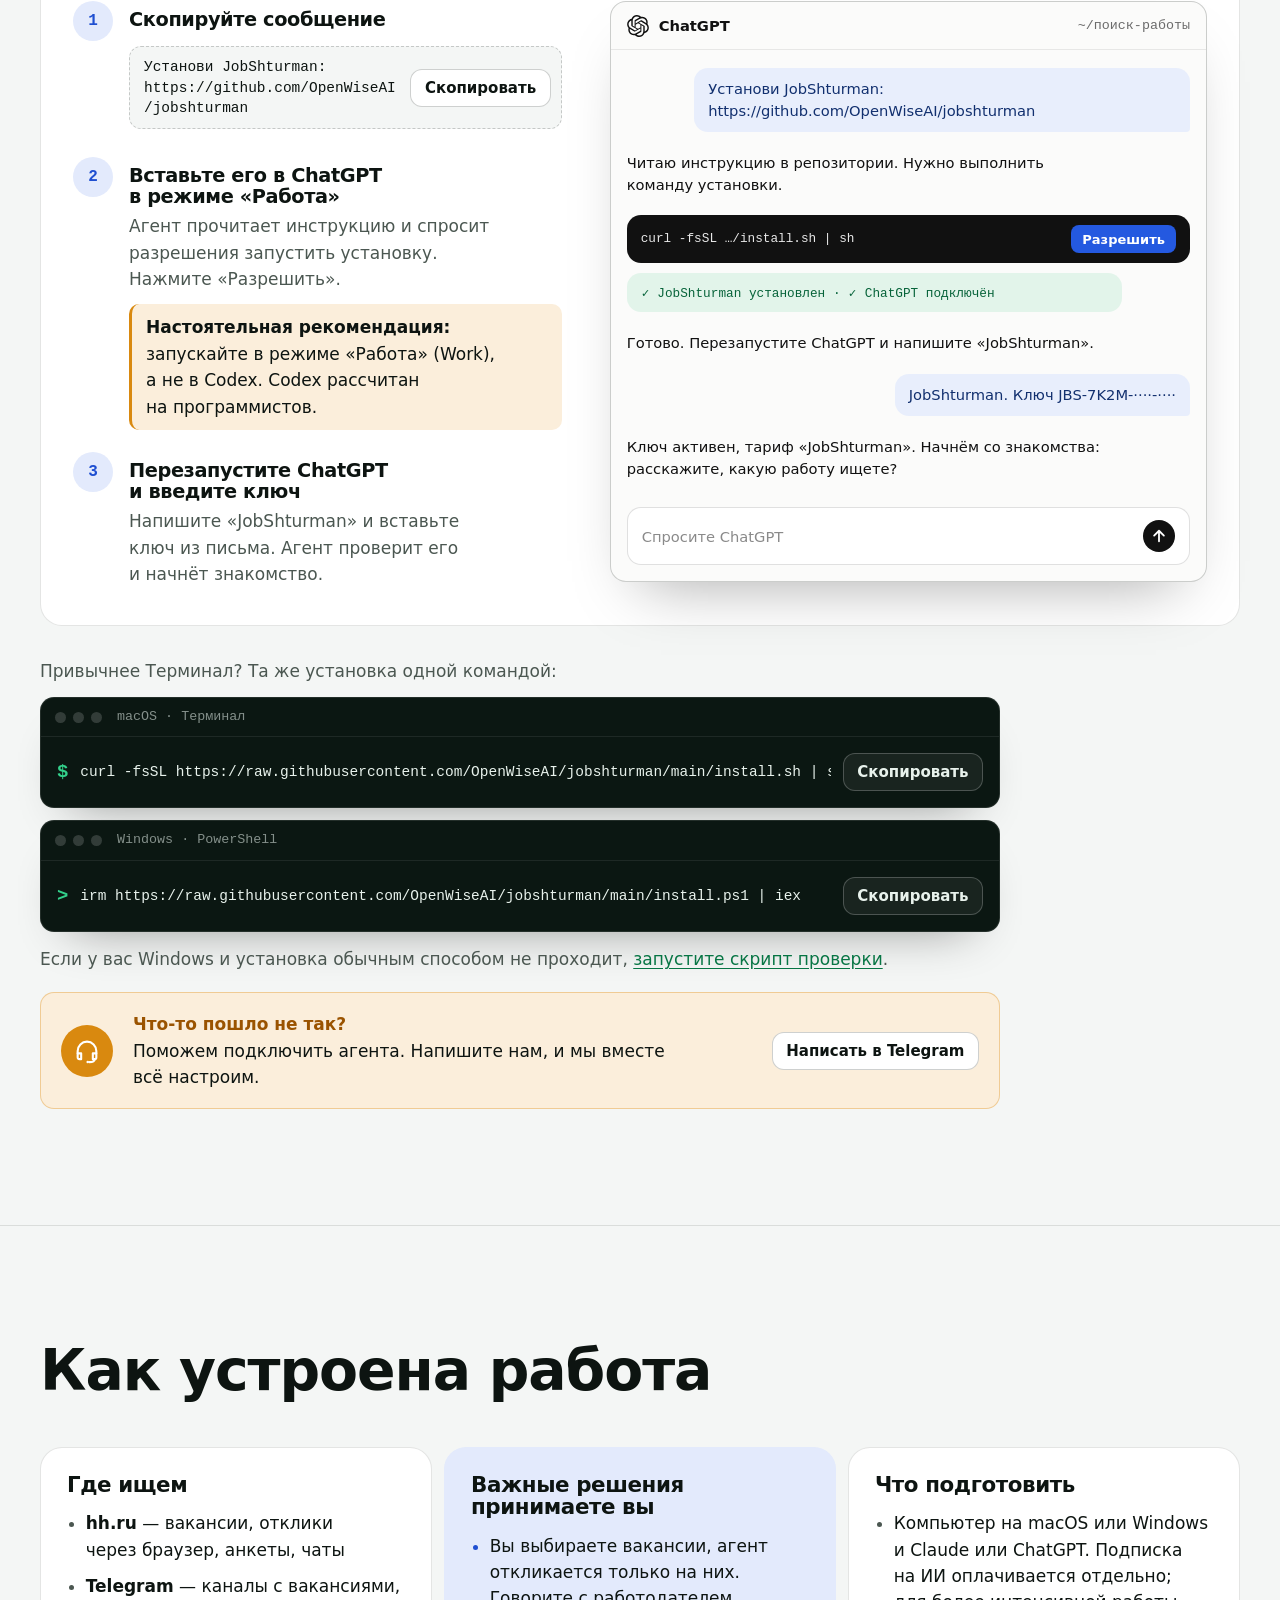
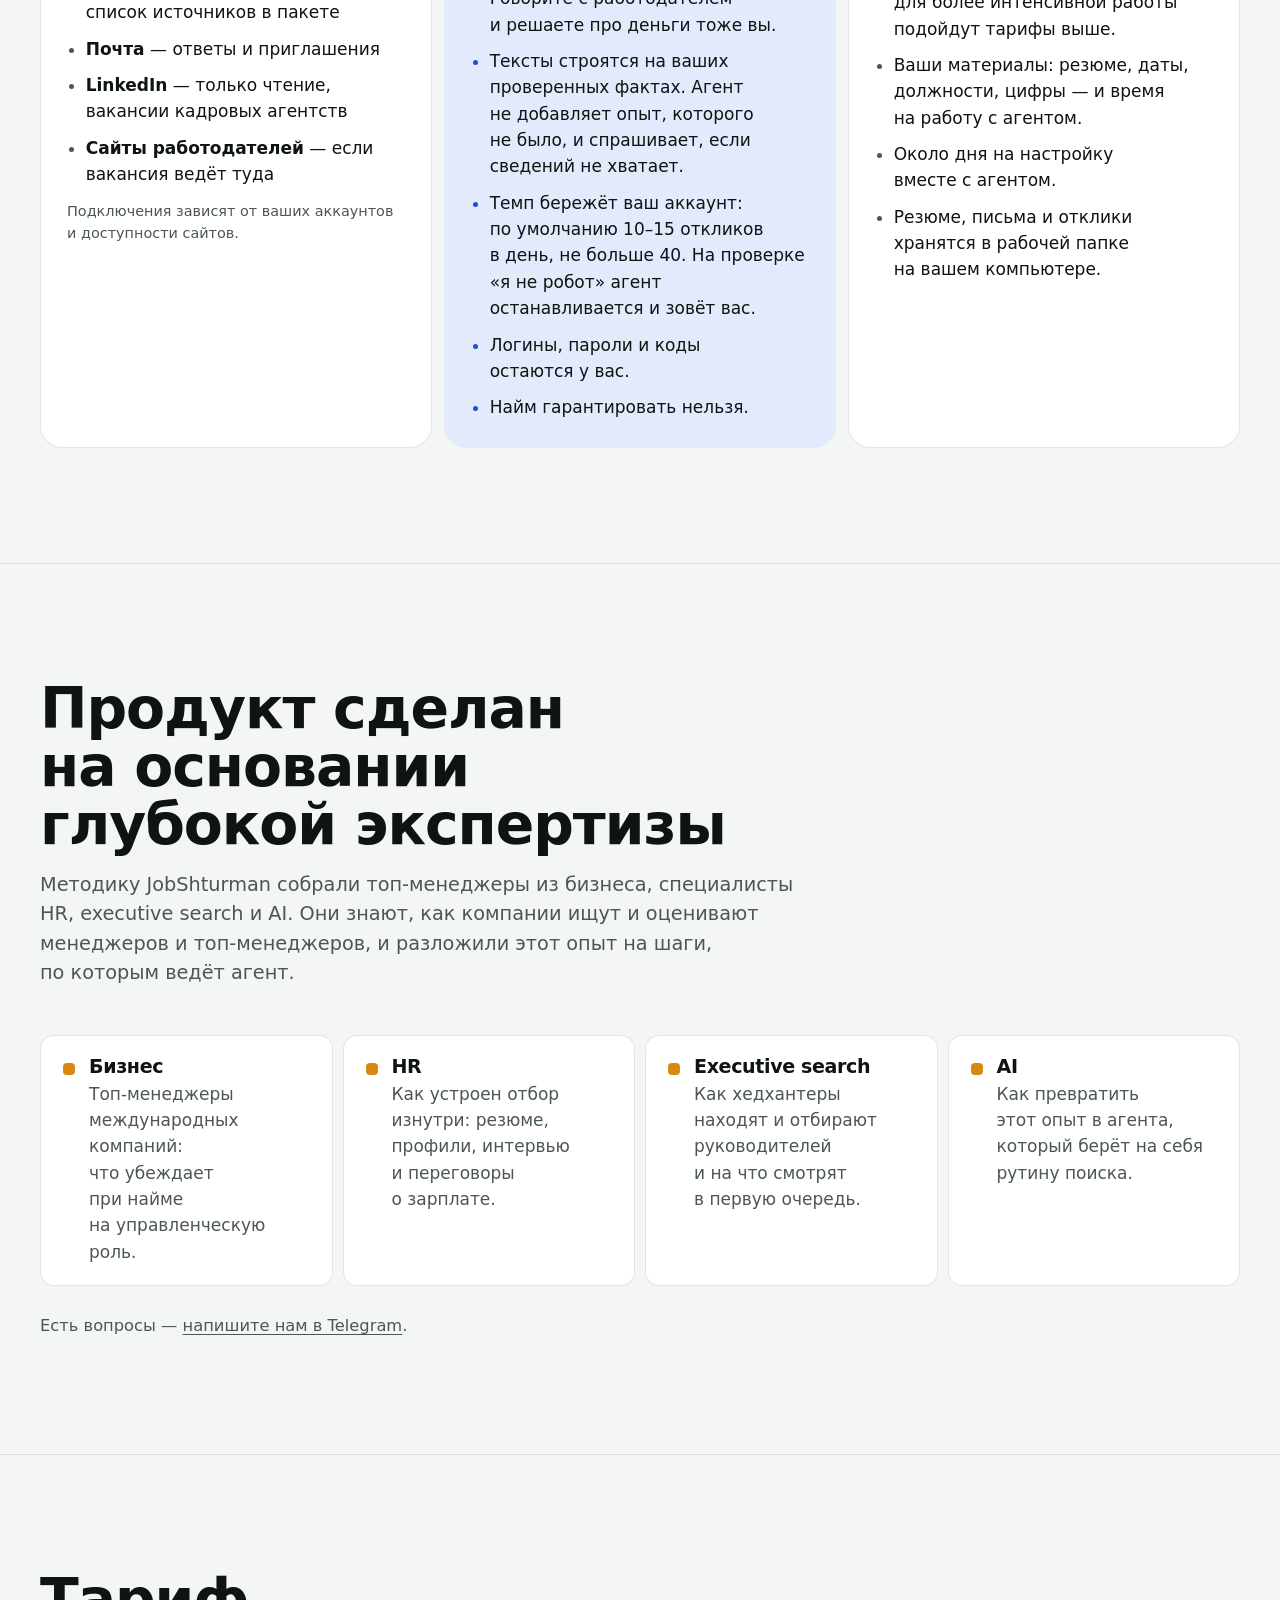
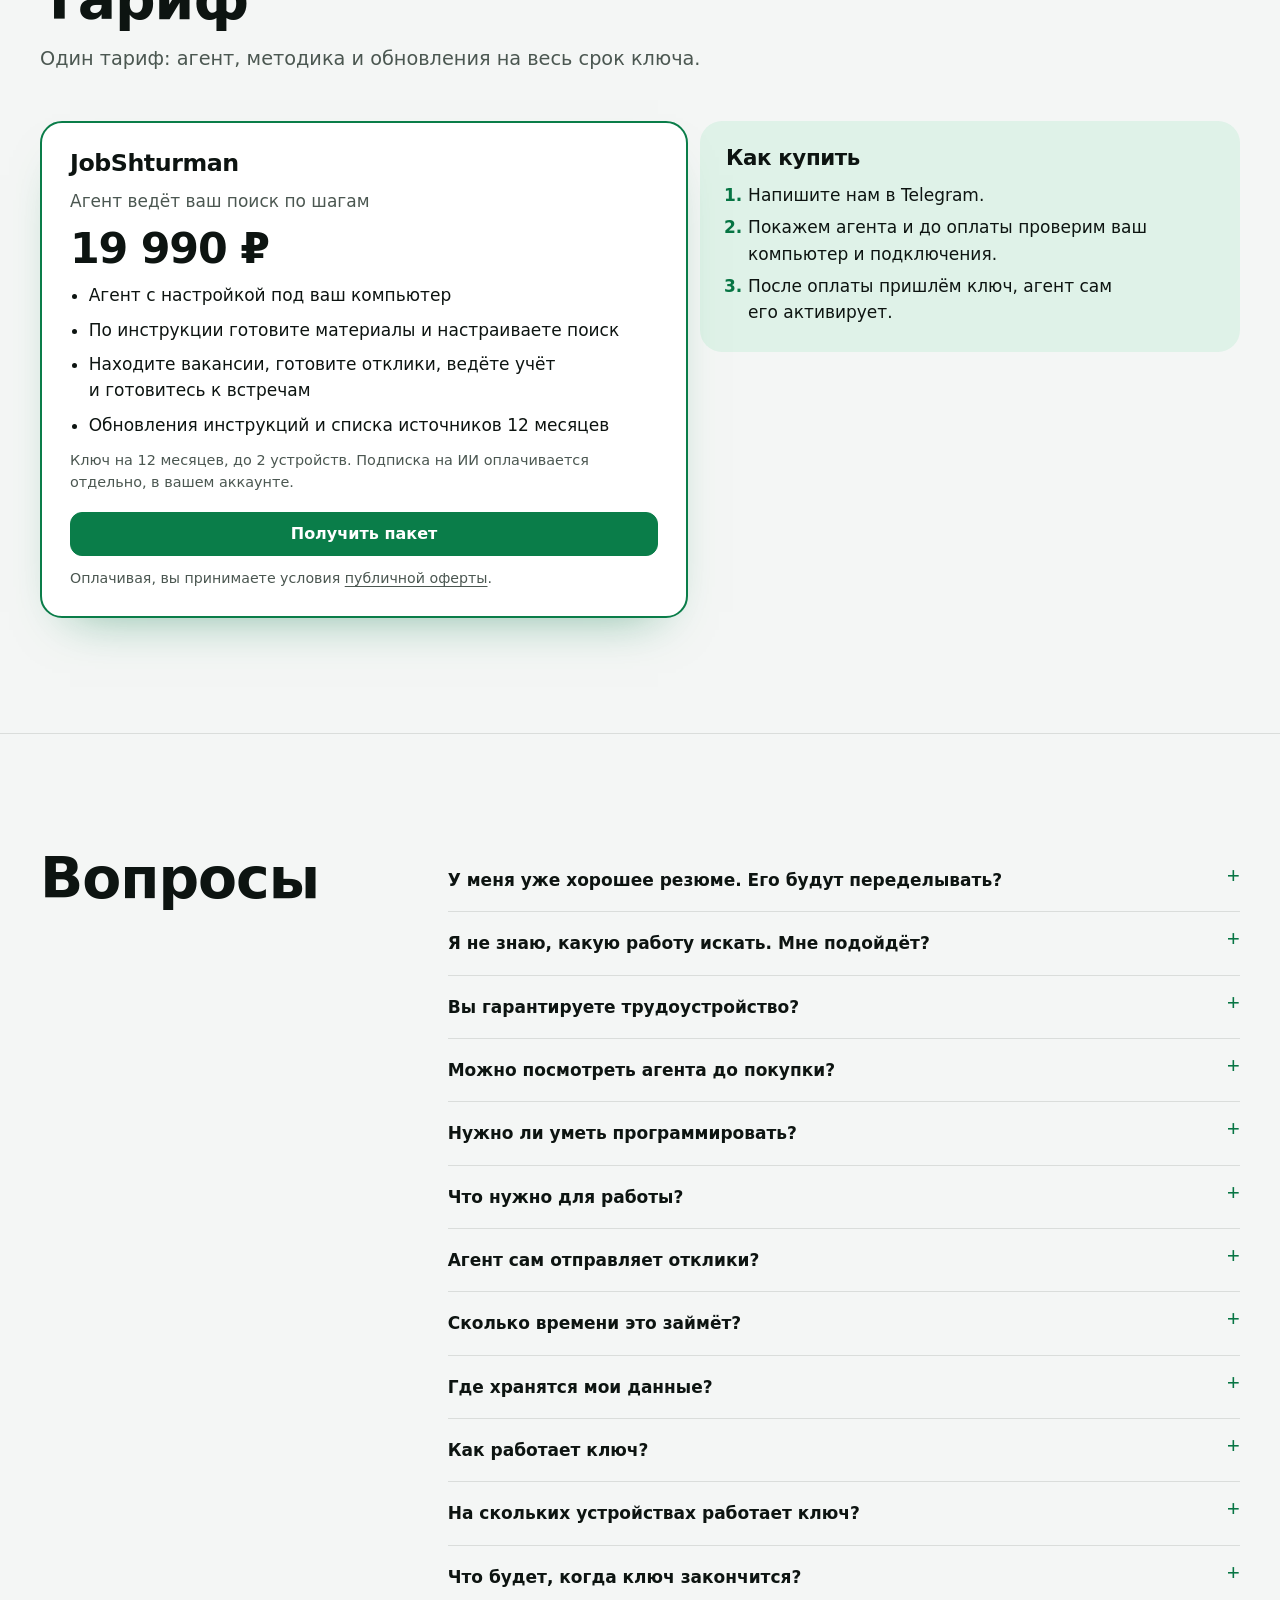
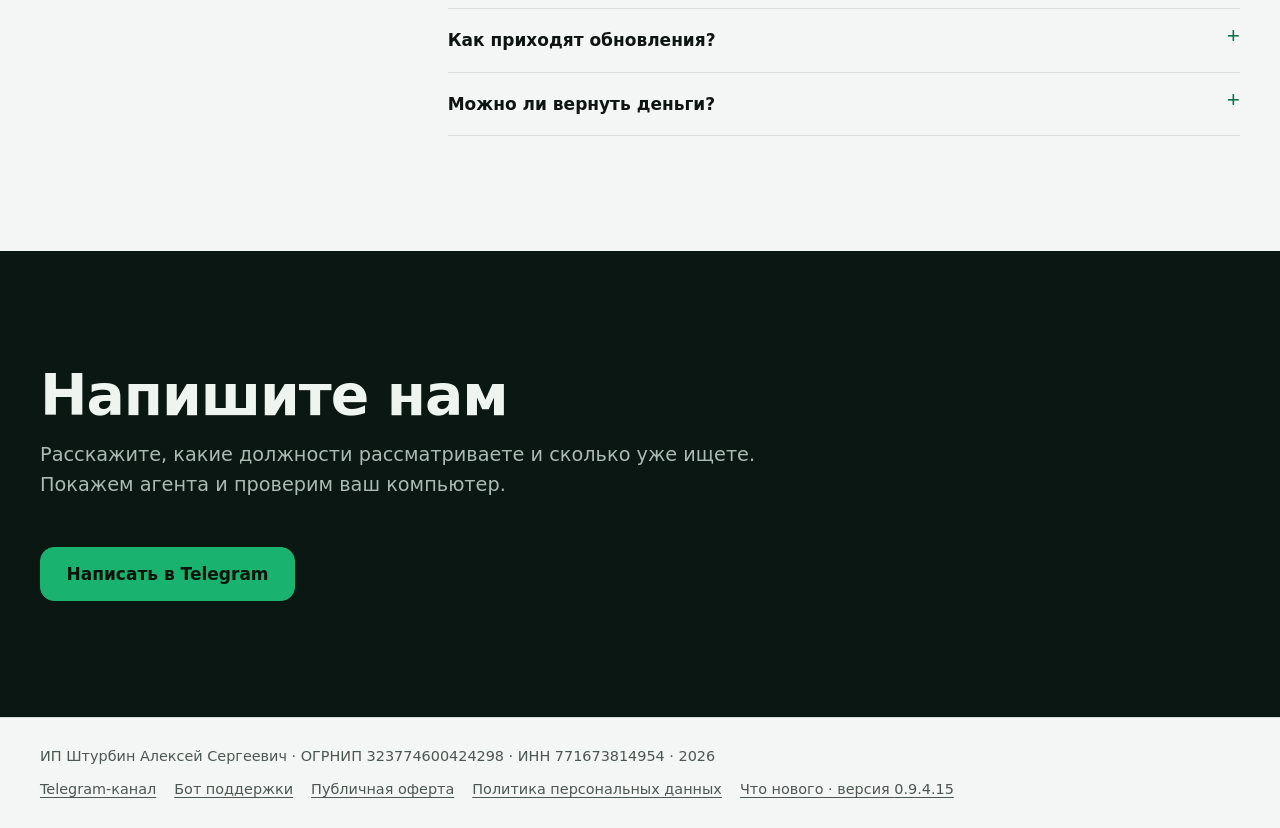
==== commit c0e29dc0: "Рантайм JobShturman: снимок кода (исходник 40ae718) Открытый код: установщик, jbs/hrs, сборщик, лока" ====
--- a/landing/index.html
+++ b/landing/index.html
@@ -11,14 +11,14 @@
     <meta property="og:site_name" content="JobShturman" data-brand-attr="content">
     <meta property="og:title" data-brand-attr="content" content="JobShturman — помощь в поиске работы для руководителей">
     <meta property="og:description" content="Агент откликается на выбранные вами вакансии с резюме под каждую и следит за ответами. Данные остаются на вашем компьютере.">
-    <meta property="og:url" content="https://tools.owai.ru/jobshturman/">
-    <meta property="og:image" content="https://tools.owai.ru/jobshturman/og.png">
+    <meta property="og:url" content="https://jobsh.ru/">
+    <meta property="og:image" content="https://jobsh.ru/og.png">
     <meta property="og:image:width" content="1200">
     <meta property="og:image:height" content="630">
     <meta property="og:image:alt" content="JobShturman: откликов в разы больше, а рутину берёт агент">
     <meta name="twitter:card" content="summary_large_image">
-    <meta name="twitter:image" content="https://tools.owai.ru/jobshturman/og.png">
-    <link rel="canonical" href="https://tools.owai.ru/jobshturman/">
+    <meta name="twitter:image" content="https://jobsh.ru/og.png">
+    <link rel="canonical" href="https://jobsh.ru/">
     <link rel="preload" href="fonts/onest-cyrillic-wght-normal.woff2" as="font" type="font/woff2" crossorigin>
     <link rel="stylesheet" href="styles.css">
     <script>document.documentElement.classList.add("js");</script>
@@ -40,7 +40,7 @@
       <nav id="site-menu" aria-label="Разделы страницы">
         <a href="#path">Как это работает</a>
         <a href="#how">Установка</a>
-        <a href="#tariffs">Тарифы</a>
+        <a href="#tariffs">Тариф</a>
         <a href="#faq">Вопросы</a><a class="button primary nav-cta" href="https://t.me/Aleksei_Shturbin" data-link="author">Написать нам</a>
       </nav>
       <a class="button small header-cta" href="https://t.me/Aleksei_Shturbin" data-link="author" aria-label="Написать нам в Telegram"><svg class="tg-icon" viewBox="0 0 24 24" aria-hidden="true"><path d="M9.04 15.6l-.38 5.3c.54 0 .78-.23 1.06-.51l2.55-2.44 5.28 3.87c.97.53 1.65.25 1.91-.89l3.46-16.2c.31-1.43-.52-1.99-1.46-1.64L1.15 10.9c-1.39.54-1.37 1.32-.24 1.67l5.2 1.62L18.2 6.6c.57-.38 1.09-.17.66.21z"/></svg><span class="header-cta-label">Написать нам</span></a>
@@ -167,7 +167,6 @@
           <ul class="legend" aria-label="Кто что делает">
             <li><span class="dot dot-you" aria-hidden="true"></span>Вы</li>
             <li><span class="dot dot-agent" aria-hidden="true"></span>Агент</li>
-            <li><span class="dot dot-people" aria-hidden="true"></span>Люди: эксперты команды</li>
           </ul>
           <div class="phases">
             <div class="phase phase-setup">
@@ -263,13 +262,12 @@
           <div class="duo-col col-people" id="support">
             <div class="section-head">
               <h2 id="support-title">Вы не один</h2>
-              <p>Агент ведёт процесс, а люди помогают там, где нужен человек.</p>
+              <p>Агент ведёт процесс, а мы помогаем, если что-то не получается.</p>
             </div>
             <ul class="cards">
               <li><h3>Поддержка</h3><p>Любой вопрос по работе агента — в бот поддержки или нам в Telegram.</p></li>
               <li><h3>Помощь с установкой</h3><p>Если настройка не пошла, поможем подключить агента на вашем компьютере.</p></li>
               <li><h3>Тренажёр собеседований</h3><p>Агент играет интервьюера и гоняет вас по вопросам к конкретной встрече, сколько хотите.</p></li>
-              <li><h3>Эксперты по запросу</h3><p>Карьерный консультант, тренировка с живым интервьюером, психолог, если поиск выматывает.</p></li>
             </ul>
           </div>
         </div>
@@ -332,7 +330,7 @@
                   <p class="msg ok" style="--i:3"><span class="mono">✓ <span data-brand>JobShturman</span> установлен · ✓ ChatGPT подключён</span></p>
                   <p class="msg agent" style="--i:4">Готово. Перезапустите ChatGPT и напишите «<span data-brand>JobShturman</span>».</p>
                   <p class="msg you" style="--i:5"><span data-brand>JobShturman</span>. Ключ JBS-7K2M-····-····</p>
-                  <p class="msg agent" style="--i:6">Ключ активен, тариф «Самостоятельно». Начнём со знакомства: расскажите, какую работу ищете?</p>
+                  <p class="msg agent" style="--i:6">Ключ активен, тариф «JobShturman». Начнём со знакомства: расскажите, какую работу ищете?</p>
                 </div>
                 <div class="app-input"><span>Спросите ChatGPT</span><i class="send send-codex"><svg viewBox="0 0 24 24" aria-hidden="true"><path d="M12 19V5M5.5 11.5 12 5l6.5 6.5"/></svg></i></div>
                 <div class="app-tag">Пример</div>
@@ -361,7 +359,7 @@
                   <p class="msg ok" style="--i:3"><span class="mono">✓ <span data-brand>JobShturman</span> установлен · ✓ Claude подключён</span></p>
                   <p class="msg agent" style="--i:4">Готово. Перезапустите Claude и напишите «<span data-brand>JobShturman</span>».</p>
                   <p class="msg you" style="--i:5"><span data-brand>JobShturman</span>. Ключ JBS-7K2M-····-····</p>
-                  <p class="msg agent" style="--i:6">Ключ активен, тариф «Самостоятельно». Начнём со знакомства: расскажите, какую работу ищете?</p>
+                  <p class="msg agent" style="--i:6">Ключ активен, тариф «JobShturman». Начнём со знакомства: расскажите, какую работу ищете?</p>
                 </div>
                 <div class="app-input"><span>Напишите Claude</span><i class="send send-claude"><svg viewBox="0 0 24 24" aria-hidden="true"><path d="M19 5v7a3 3 0 0 1-3 3H5M9.5 10.5 5 15l4.5 4.5"/></svg></i></div>
                 <div class="app-tag">Пример</div>
@@ -416,7 +414,7 @@
                   <p class="msg ok" style="--i:3"><span class="mono">✓ <span data-brand>JobShturman</span> установлен · ✓ openclaw mcp set · ✓ навык в ~/.openclaw/skills</span></p>
                   <p class="msg agent" style="--i:4">Готово. Перезапустите OpenClaw и напишите «<span data-brand>JobShturman</span>».</p>
                   <p class="msg you" style="--i:5"><span data-brand>JobShturman</span>. Ключ JBS-7K2M-····-····</p>
-                  <p class="msg agent" style="--i:6">Ключ активен, тариф «Самостоятельно». Начнём со знакомства: расскажите, какую работу ищете?</p>
+                  <p class="msg agent" style="--i:6">Ключ активен, тариф «JobShturman». Начнём со знакомства: расскажите, какую работу ищете?</p>
                 </div>
                 <div class="app-input"><span>Сообщение</span><i class="send send-openclaw"><svg viewBox="0 0 24 24" aria-hidden="true"><path d="M12 19V5M5.5 11.5 12 5l6.5 6.5"/></svg></i></div>
                 <div class="app-tag">Пример</div>
@@ -444,7 +442,7 @@
                   <p class="msg ok" style="--i:3"><span class="mono">✓ <span data-brand>JobShturman</span> установлен · ✓ ~/.hermes/config.yaml · ✓ навык в ~/.hermes/skills</span></p>
                   <p class="msg agent" style="--i:4">Готово. Перезапустите Hermes и напишите «<span data-brand>JobShturman</span>».</p>
                   <p class="msg you" style="--i:5"><span data-brand>JobShturman</span>. Ключ JBS-7K2M-····-····</p>
-                  <p class="msg agent" style="--i:6">Ключ активен, тариф «Самостоятельно». Начнём со знакомства: расскажите, какую работу ищете?</p>
+                  <p class="msg agent" style="--i:6">Ключ активен, тариф «JobShturman». Начнём со знакомства: расскажите, какую работу ищете?</p>
                 </div>
                 <div class="app-input"><span>❯ Напишите Hermes</span><i class="send send-hermes"><svg viewBox="0 0 24 24" aria-hidden="true"><path d="M12 19V5M5.5 11.5 12 5l6.5 6.5"/></svg></i></div>
                 <div class="app-tag">Пример</div>
@@ -506,89 +504,6 @@
             </div>
             <a class="button small" href="https://t.me/Aleksei_Shturbin" data-link="author">Написать в Telegram</a>
           </div>
-        </div>
-      </section>
-
-      <section id="pains" class="band" aria-labelledby="pains-title">
-        <div class="wrap">
-          <div class="section-head">
-            <h2 id="pains-title">Где у вас наибольшие трудности?</h2>
-            <p>Выберите два-три пункта и назовите их, когда будете писать: так быстрее поймём, какая помощь нужна.</p>
-          </div>
-          <ol class="pains">
-            <li>
-              <h3>Не знаю, какую работу искать</h3>
-              <dl>
-                <dt>Кто помогает</dt><dd><span class="who-line"><span class="nowrap"><span class="dot dot-people"></span>Карьерный</span> консультант</span></dd>
-                <dt>Что делаем</dt><dd>Обсудим, чем вы хотите заниматься и какие условия вам подходят</dd>
-                <dt>Что получаете</dt><dd>Выберете направления поиска</dd>
-                <dt>Формат</dt><dd>С сопровождением или с группой экспертов</dd>
-              </dl>
-            </li>
-            <li>
-              <h3>Не понимаю, на какие должности могу претендовать</h3>
-              <dl>
-                <dt>Кто помогает</dt><dd><span class="who-line"><span class="nowrap"><span class="dot dot-people"></span>Карьерный</span> консультант;</span><span class="who-line"><span class="nowrap"><span class="dot dot-agent"></span>агент</span> помогает изучить вакансии</span></dd>
-                <dt>Что делаем</dt><dd>Сравним ваш опыт с требованиями работодателей</dd>
-                <dt>Что получаете</dt><dd>Поймёте, где ваш опыт востребован и чего не хватает</dd>
-                <dt>Формат</dt><dd>С сопровождением или с группой экспертов</dd>
-              </dl>
-            </li>
-            <li>
-              <h3>Не умею рассказать о себе так, чтобы заинтересовать работодателя</h3>
-              <dl>
-                <dt>Кто помогает</dt><dd><span class="who-line"><span class="nowrap"><span class="dot dot-people"></span>Карьерный</span> консультант;</span><span class="who-line"><span class="nowrap"><span class="dot dot-agent"></span>агент</span> помогает с текстами</span></dd>
-                <dt>Что делаем</dt><dd>Выберем важные достижения и проверим резюме и профили</dd>
-                <dt>Что получаете</dt><dd>Сможете объяснить, какую пользу приносите</dd>
-                <dt>Формат</dt><dd>С сопровождением или с группой экспертов</dd>
-              </dl>
-            </li>
-            <li>
-              <h3>Не знаю, как выделиться среди других кандидатов</h3>
-              <dl>
-                <dt>Кто помогает</dt><dd><span class="who-line"><span class="nowrap"><span class="dot dot-people"></span>Карьерный</span> консультант; при необходимости другой специалист</span></dd>
-                <dt>Что делаем</dt><dd>Разберём ваши сильные стороны и подберём примеры из опыта</dd>
-                <dt>Что получаете</dt><dd>Появятся аргументы для резюме и разговора</dd>
-                <dt>Формат</dt><dd>Состав помощи выбираем по вашему запросу</dd>
-              </dl>
-            </li>
-            <li>
-              <h3>Трачу много времени на вакансии и отклики, а продвижения не вижу</h3>
-              <dl>
-                <dt>Кто помогает</dt><dd><span class="who-line"><span class="nowrap"><span class="dot dot-agent"></span>Агент;</span></span><span class="who-line"><span class="nowrap"><span class="dot dot-people"></span>Эксперт</span> помогает наладить работу</span></dd>
-                <dt>Что делаем</dt><dd>Настроим сбор вакансий, подготовку откликов и учёт ответов</dd>
-                <dt>Что получаете</dt><dd>Будете видеть подходящие вакансии и следующие шаги</dd>
-                <dt>Формат</dt><dd>Любой пакет; с помощью — в двух старших</dd>
-              </dl>
-            </li>
-            <li>
-              <h3>На собеседовании теряюсь или не могу убедительно ответить</h3>
-              <dl>
-                <dt>Кто помогает</dt><dd><span class="who-line"><span class="nowrap"><span class="dot dot-people"></span>Карьерный</span> консультант;</span><span class="who-line"><span class="nowrap"><span class="dot dot-agent"></span>с</span> агентом можно тренироваться самому</span></dd>
-                <dt>Что делаем</dt><dd>Потренируем ответы и разберём сложные вопросы</dd>
-                <dt>Что получаете</dt><dd>Подготовитесь к конкретной встрече</dd>
-                <dt>Формат</dt><dd>Самостоятельная тренировка или работа с консультантом</dd>
-              </dl>
-            </li>
-            <li>
-              <h3>Не знаю, сколько просить и как обсуждать деньги</h3>
-              <dl>
-                <dt>Кто помогает</dt><dd><span class="who-line"><span class="nowrap"><span class="dot dot-people"></span>Карьерный</span> консультант</span></dd>
-                <dt>Что делаем</dt><dd>Обсудим ожидания по доходу, условия предложения и аргументы</dd>
-                <dt>Что получаете</dt><dd>Подготовитесь к переговорам о зарплате</dd>
-                <dt>Формат</dt><dd>С сопровождением или с группой экспертов</dd>
-              </dl>
-            </li>
-            <li>
-              <h3>Поиск выматывает, всё труднее продолжать</h3>
-              <dl>
-                <dt>Кто помогает</dt><dd><span class="who-line"><span class="nowrap"><span class="dot dot-people"></span>Психолог,</span> если нужна профессиональная поддержка;</span><span class="who-line"><span class="nowrap"><span class="dot dot-agent"></span>агент</span> помогает с рутиной</span></dd>
-                <dt>Что делаем</dt><dd>Обсудим, какая поддержка вам нужна и что можно упростить</dd>
-                <dt>Что получаете</dt><dd>Сможете выбрать специалиста и посильный ритм</dd>
-                <dt>Формат</dt><dd>Участие психолога согласуем отдельно</dd>
-              </dl>
-            </li>
-          </ol>
         </div>
       </section>
 
@@ -651,70 +566,32 @@
       <section class="tariffs band" id="tariffs" aria-labelledby="tariffs-title">
         <div class="wrap">
           <div class="section-head">
-            <h2 id="tariffs-title">Тарифы</h2>
-            <p>Цены предварительные. В двух старших пакетах с вами работают эксперты команды; задачи и число встреч выбираем по вашему запросу.</p>
-          </div>
-          <div class="plans">
-            <article class="plan" data-tariff="self">
-              <h3>Самостоятельно</h3>
-              <p class="plan-sub">Работаете с агентом сами</p>
-              <p class="price" data-t="price">19&nbsp;900&nbsp;₽</p>
+            <h2 id="tariffs-title">Тариф</h2>
+            <p>Один тариф: агент, методика и обновления на весь срок ключа.</p>
+          </div>
+          <div class="plans plans-single">
+            <article class="plan featured" data-tariff="self">
+              <h3><span data-brand>JobShturman</span></h3>
+              <p class="plan-sub">Агент ведёт ваш поиск по шагам</p>
+              <p class="price" data-t="price">19 990 ₽</p>
               <ul>
                 <li>Агент с настройкой под ваш компьютер</li>
                 <li>По инструкции готовите материалы и настраиваете поиск</li>
                 <li>Находите вакансии, готовите отклики, ведёте учёт и готовитесь к встречам</li>
                 <li>Обновления инструкций и списка источников <span data-t="term">12 месяцев</span></li>
-                <li>Личные встречи не входят</li>
               </ul>
-              <p class="small muted">Ключ на <span data-t="term">12 месяцев</span>, до <span data-t="devices">2 устройств</span>. Подходит, если готовы разобраться по инструкции.</p>
-              <a class="button" href="https://t.me/Aleksei_Shturbin" data-link="author">Получить пакет</a>
-              <p class="offer-note">Оплачивая, вы принимаете условия <a href="oferta/">публичной оферты</a>.</p>
-            </article>
-            <article class="plan featured" data-tariff="guided">
-              <p class="badge">Рекомендуем</p>
-              <h3>С сопровождением</h3>
-              <p class="plan-sub">Помогаем там, где вам сложно</p>
-              <p class="price" data-t="price">49&nbsp;900&nbsp;₽</p>
-              <ul>
-                <li>Всё из пакета «Самостоятельно»</li>
-                <li>Эксперт по поиску помогает настроить поиск, разобраться с агентом и пройти первые отклики</li>
-                <li>Карьерный консультант — направление, резюме, интервью, зарплата</li>
-                <li>Вместе решаем, какие задачи нужны</li>
-                <li>До оплаты согласуем встречи, задачи и цену</li>
-              </ul>
-              <p class="small muted">Ключ на <span data-t="term">12 месяцев</span>, до <span data-t="devices">2 устройств</span>. Число встреч и задачи фиксируем до оплаты.</p>
+              <p class="small muted">Ключ на <span data-t="term">12 месяцев</span>, до <span data-t="devices">2 устройств</span>. Подписка на ИИ оплачивается отдельно, в вашем аккаунте.</p>
               <a class="button primary" href="https://t.me/Aleksei_Shturbin" data-link="author">Получить пакет</a>
               <p class="offer-note">Оплачивая, вы принимаете условия <a href="oferta/">публичной оферты</a>.</p>
             </article>
-            <article class="plan" data-tariff="experts">
-              <h3>С группой экспертов</h3>
-              <p class="plan-sub">Работаем над вашим поиском вместе</p>
-              <p class="price" data-t="price">199&nbsp;900&nbsp;₽</p>
-              <ul>
-                <li>Агент и личная работа с экспертами команды</li>
-                <li>Разбор цели, опыта, резюме и профилей</li>
-                <li>Налаживаем поиск и отклики, разбираем ответы работодателей</li>
-                <li>Интервью, разбор встреч, обсуждение офферов</li>
-                <li>Другой специалист — по согласованию</li>
-              </ul>
-              <p class="small muted">Ключ на <span data-t="term">12 месяцев</span>, до <span data-t="devices">2 устройств</span>. До начала определяем состав группы, число встреч, срок и задачи.</p>
-              <a class="button" href="https://t.me/Aleksei_Shturbin" data-link="author">Получить пакет</a>
-              <p class="offer-note">Оплачивая, вы принимаете условия <a href="oferta/">публичной оферты</a>.</p>
-            </article>
-          </div>
-          <dl class="terms">
-            <div><dt>Кто работает с вами</dt><dd>Эксперт по поиску отвечает за агента и организацию поиска, карьерный консультант — за карьерные вопросы.</dd></div>
-            <div><dt>Чем отличаются старшие пакеты</dt><dd>Сопровождение решает выбранные вопросы, группа охватывает несколько этапов по общему плану.</dd></div>
-            <div><dt>Другие специалисты</dt><dd>Обсуждаем заранее: входят в пакет или оплачиваются отдельно.</dd></div>
-            <div><dt>Подписка на ИИ</dt><dd>Оплачивается отдельно, в вашем аккаунте. До покупки проверим ваш компьютер и подключения.</dd></div>
-          </dl>
-          <div class="choose">
-            <h3>Как выбрать пакет</h3>
-            <ol>
-              <li>Расскажите, что не получается.</li>
-              <li>Обсудим нужную помощь и покажем агента.</li>
-              <li>Зафиксируем состав работы: до оплаты вы знаете цену, кто помогает и сколько будет встреч.</li>
-            </ol>
+            <div class="choose">
+              <h3>Как купить</h3>
+              <ol>
+                <li>Напишите нам в Telegram.</li>
+                <li>Покажем агента и до оплаты проверим ваш компьютер и подключения.</li>
+                <li>После оплаты пришлём ключ, агент сам его активирует.</li>
+              </ol>
+            </div>
           </div>
         </div>
       </section>
@@ -725,26 +602,20 @@
             <h2 id="faq-title">Вопросы</h2>
           </div>
           <div class="faq-list">
-            <details><summary>Чем сопровождение отличается от группы экспертов?</summary><p>Сопровождение решает выбранные вами вопросы. Группа экспертов охватывает несколько этапов поиска по общему плану.</p></details>
-            <details><summary>Кто помогает в сопровождении?</summary><p>Эксперт по поиску — с агентом, поиском и откликами. Карьерный консультант — с выбором роли, резюме, интервью и зарплатой.</p></details>
-            <details><summary>Кто входит в группу экспертов?</summary><p>Эксперт по поиску и карьерный консультант. Другие специалисты, например из executive search, — по согласованию.</p></details>
-            <details><summary>Сколько встреч входит в сопровождение?</summary><p>Зависит от вашего запроса. Число встреч, участников и задачи согласуем в переписке до оплаты, и эта договорённость становится частью договора.</p></details>
-            <details><summary>Можно начать самостоятельно, а потом взять помощь?</summary><p>Да. Оплаченный пакет учтём.</p></details>
             <details><summary>У меня уже хорошее резюме. Его будут переделывать?</summary><p>Сначала проверим. Если резюме и профили уже готовы, агент пропустит эти шаги, а под каждую вакансию поменяет акценты и сохранит ваши факты.</p></details>
-            <details><summary>Я не знаю, какую работу искать. Мне подойдёт?</summary><p>Да: с этим работает карьерный консультант в сопровождении. Можно начать и с разбора вместе с агентом.</p></details>
+            <details><summary>Я не знаю, какую работу искать. Мне подойдёт?</summary><p>Да. Начните с разбора вместе с агентом: он поможет определить направления поиска.</p></details>
             <details><summary>Вы гарантируете трудоустройство?</summary><p>Нет. Решение о найме принимает работодатель.</p></details>
             <details><summary>Можно посмотреть агента до покупки?</summary><p>Да, покажем его на созвоне.</p></details>
-            <details><summary>Нужно ли уметь программировать?</summary><p>Нет. Установка идёт по инструкции, а в сопровождении поможем.</p></details>
+            <details><summary>Нужно ли уметь программировать?</summary><p>Нет. Установка идёт по инструкции, а если что-то не получится, поможем подключить агента.</p></details>
             <details><summary>Что нужно для работы?</summary><p>Компьютер на macOS или Windows и Claude или ChatGPT. Подписка на ИИ оплачивается отдельно. Для более интенсивной работы подойдут тарифы выше.</p></details>
             <details><summary>Агент сам отправляет отклики?</summary><p>Да, но только на вакансии, которые вы выбрали. Он откликается через браузер на вашем компьютере, в ваших аккаунтах, и прикладывает резюме под вакансию. Темп ограничен, чтобы площадки не приняли вас за робота; на проверке «я не робот» или входе агент останавливается и зовёт вас.</p></details>
             <details><summary>Сколько времени это займёт?</summary><p>Настройка — примерно день диалога с агентом, больше всего уходит на сбор материалов о себе. Потом около 15 минут в день плюс разговоры с работодателями.</p></details>
             <details><summary>Где хранятся мои данные?</summary><p>На вашем компьютере. Резюме, факты, вакансии и отклики не уходят на наш сервер. Сервер ключей знает только ключ, случайный номер установки и номер заказа. Текст обрабатывает модель в вашем Claude или ChatGPT на условиях её поставщика.</p></details>
             <details><summary>Как работает ключ?</summary><p>После оплаты вы получаете ключ. Агент активирует его на вашем компьютере и скачивает методику, а потом раз в сутки проверяет, что ключ действует.</p></details>
-            <details><summary>На скольких устройствах работает ключ?</summary><p>До 2 устройств в любом пакете. Если вы сменили компьютер, напишите, и мы отвяжем старый.</p></details>
+            <details><summary>На скольких устройствах работает ключ?</summary><p>До 2 устройств. Если вы сменили компьютер, напишите, и мы отвяжем старый.</p></details>
             <details><summary>Что будет, когда ключ закончится?</summary><p>Методика хранится на компьютере в зашифрованном виде и перестанет открываться, а ваша работа останется на компьютере: резюме, факты и отклики можно выгрузить. После продления всё продолжится с того же места. За сутки до конца агент предупредит.</p></details>
-            <details><summary>Как приходят обновления?</summary><p>Новые версии методики агент скачивает сам, пока ключ действует. Ключ во всех пакетах действует 12 месяцев.</p></details>
-            <details><summary>Психолог входит в пакет?</summary><p>Нет. Участие психолога согласуем отдельно.</p></details>
-            <details><summary>Можно ли вернуть деньги?</summary><p>Да. Если ключ ещё не активирован ни на одном устройстве, оплата за доступ возвращается полностью; за непроведённые встречи — тоже. Подробно — в разделе 9 <a href="oferta/#s9">публичной оферты</a>.</p></details>
+            <details><summary>Как приходят обновления?</summary><p>Новые версии методики агент скачивает сам, пока ключ действует. Ключ действует 12 месяцев.</p></details>
+            <details><summary>Можно ли вернуть деньги?</summary><p>Да. Если ключ ещё не активирован ни на одном устройстве, оплата возвращается полностью. Подробно — в разделе 9 <a href="oferta/#s9">публичной оферты</a>.</p></details>
           </div>
         </div>
       </section>
@@ -753,7 +624,7 @@
         <div class="wrap">
           <div class="section-head">
             <h2 id="contact-title">Напишите нам</h2>
-            <p>Расскажите, где у вас сейчас сложности: два-три пункта из списка трудностей, какие должности рассматриваете и сколько уже ищете.</p>
+            <p>Расскажите, какие должности рассматриваете и сколько уже ищете. Покажем агента и проверим ваш компьютер.</p>
           </div>
           <div class="actions">
             <a class="button primary large" href="https://t.me/Aleksei_Shturbin" data-link="author">Написать в Telegram</a></div>
@@ -784,7 +655,7 @@
         <div class="terminal-bar" aria-hidden="true"><i></i><i></i><i></i><span>Windows · PowerShell</span></div>
         <div class="terminal-body">
           <span class="terminal-prompt" aria-hidden="true">&gt;</span>
-          <code>$w=New-Object Net.WebClient;<wbr>$w.Encoding=[Text.Encoding]::UTF8;<wbr>iex $w.DownloadString(<wbr>'https://tools.owai.ru/jobshturman/check.ps1')</code>
+          <code>$w=New-Object Net.WebClient;<wbr>$w.Encoding=[Text.Encoding]::UTF8;<wbr>iex $w.DownloadString(<wbr>'https://jobsh.ru/check.ps1')</code>
           <button type="button" class="button small copy-btn">Скопировать</button>
         </div>
       </div>
--- a/landing/styles.css
+++ b/landing/styles.css
@@ -569,6 +569,8 @@
 .price { font-size: 2.5rem; font-weight: 800; letter-spacing: -0.03em; line-height: 1.1; font-variant-numeric: tabular-nums; }
 .plan ul { padding-inline-start: 1.1em; display: grid; gap: 8px; flex: 1; }
 .plan .button { margin-block-start: 6px; }
+.plans-single { grid-template-columns: minmax(0, 1.2fr) minmax(0, 1fr); align-items: start; }
+.plans-single .choose { margin-block-start: 0; }
 .plan.featured { border: 2px solid var(--agent-solid); box-shadow: 0 24px 50px -30px rgb(10 125 73 / 55%); }
 .badge { position: absolute; inset-block-start: -13px; inset-inline-start: 26px; font: 700 .75rem/1 var(--mono); text-transform: uppercase; letter-spacing: .06em; color: #fff; background: var(--agent-solid); padding: .55em .8em; border-radius: 999px; }
 .offer-note { font-size: .8125rem; color: var(--muted); }
